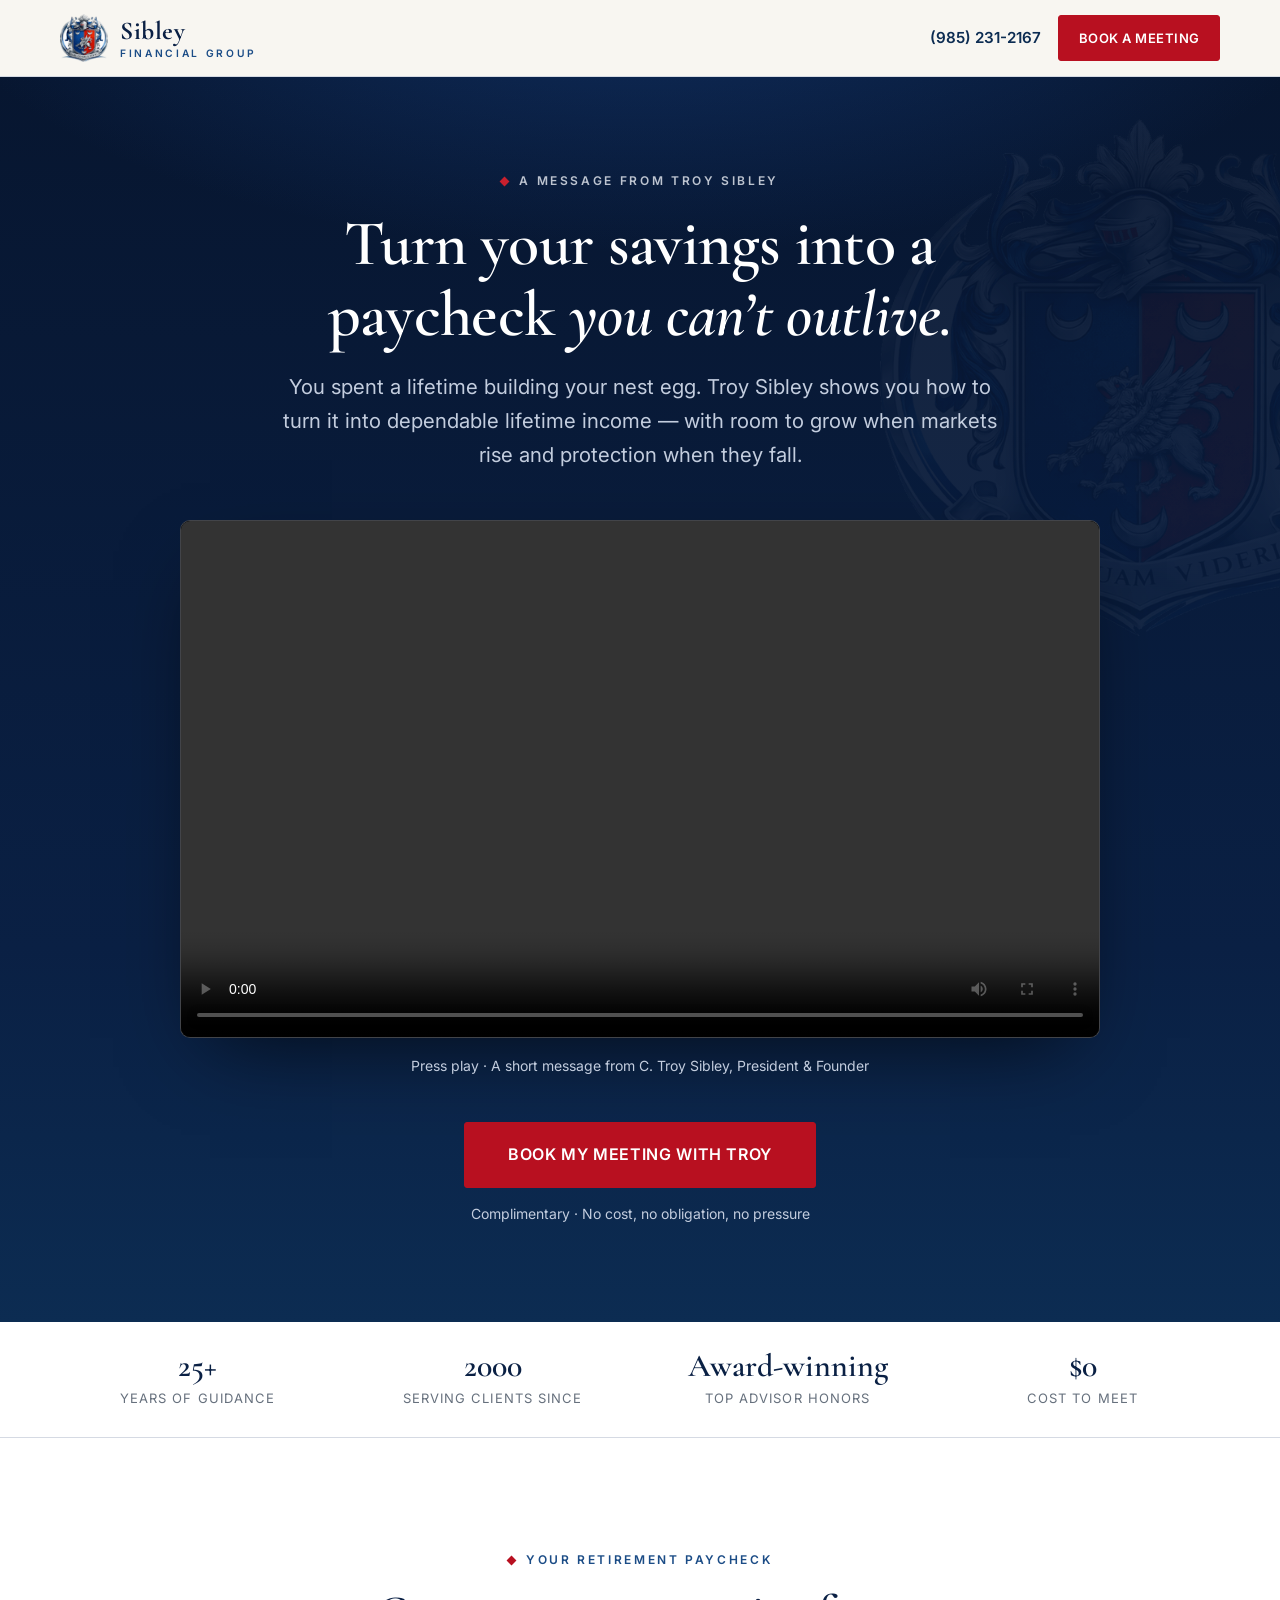
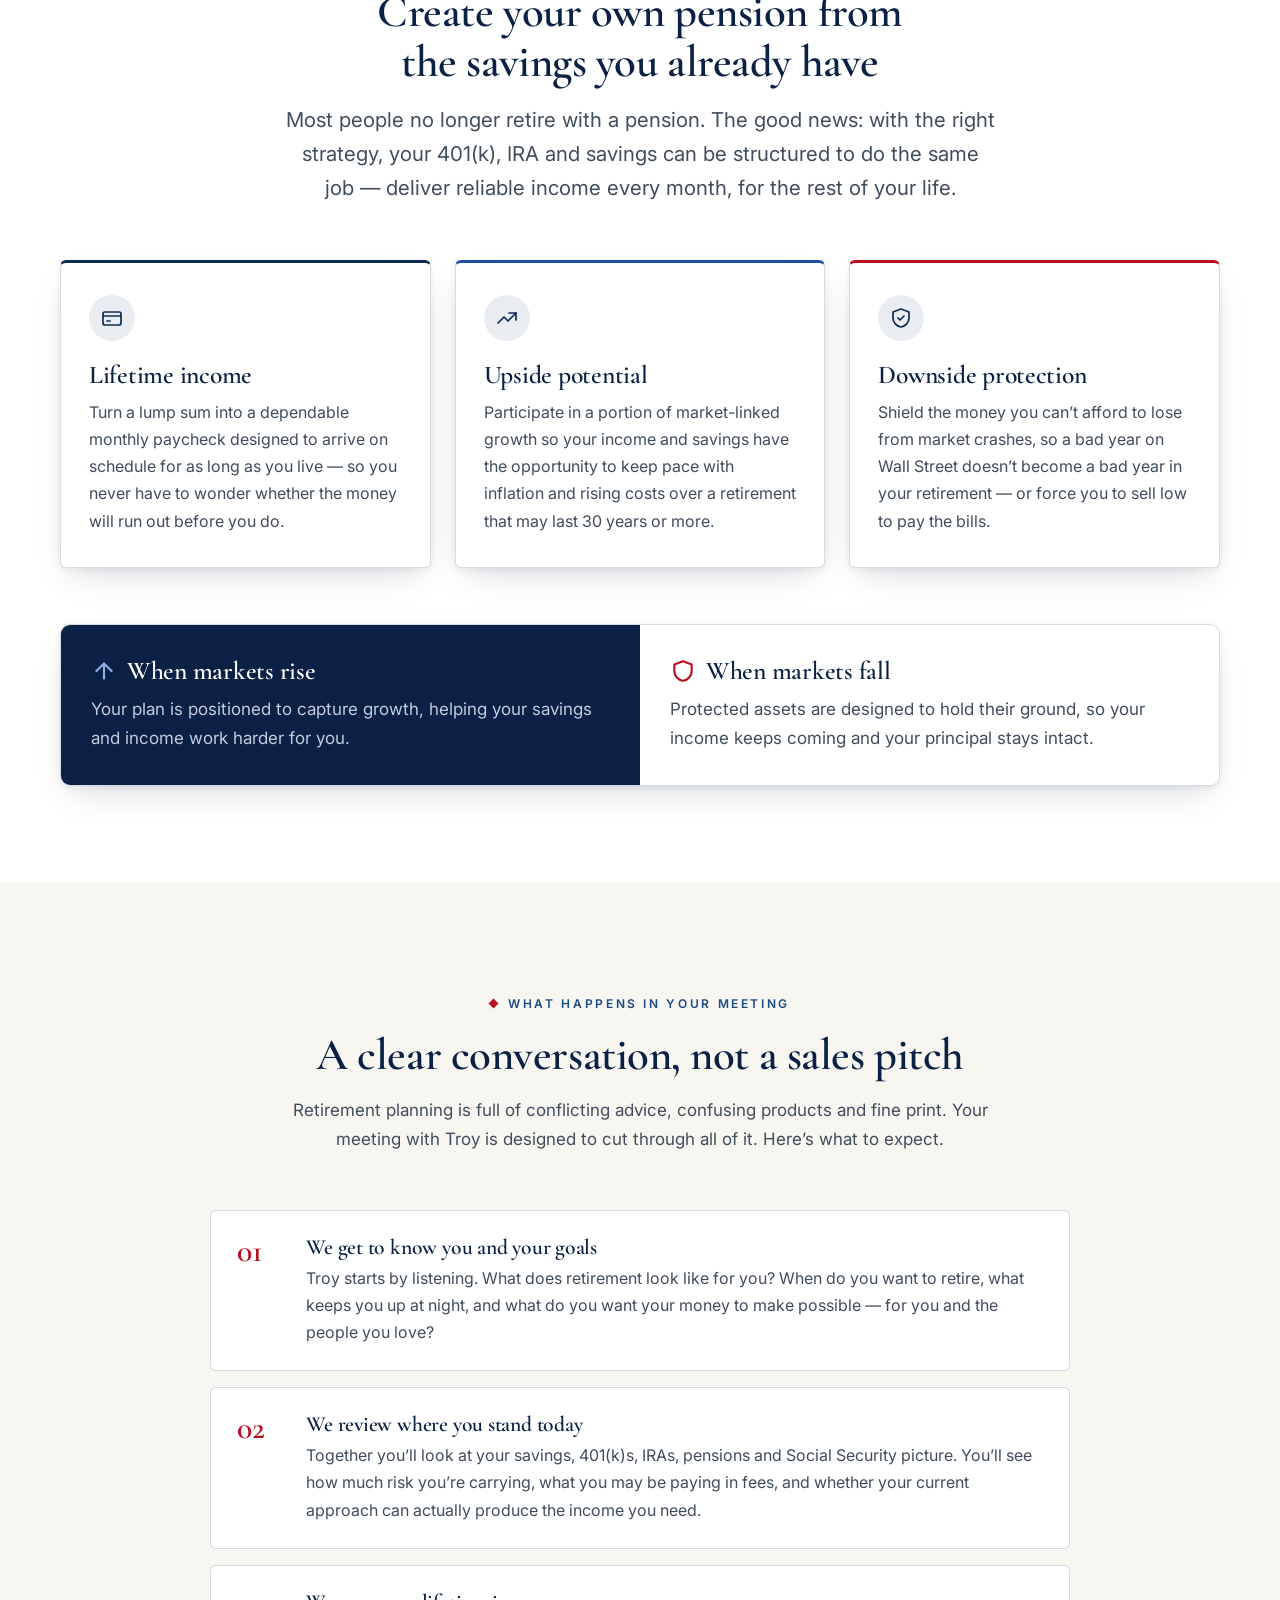
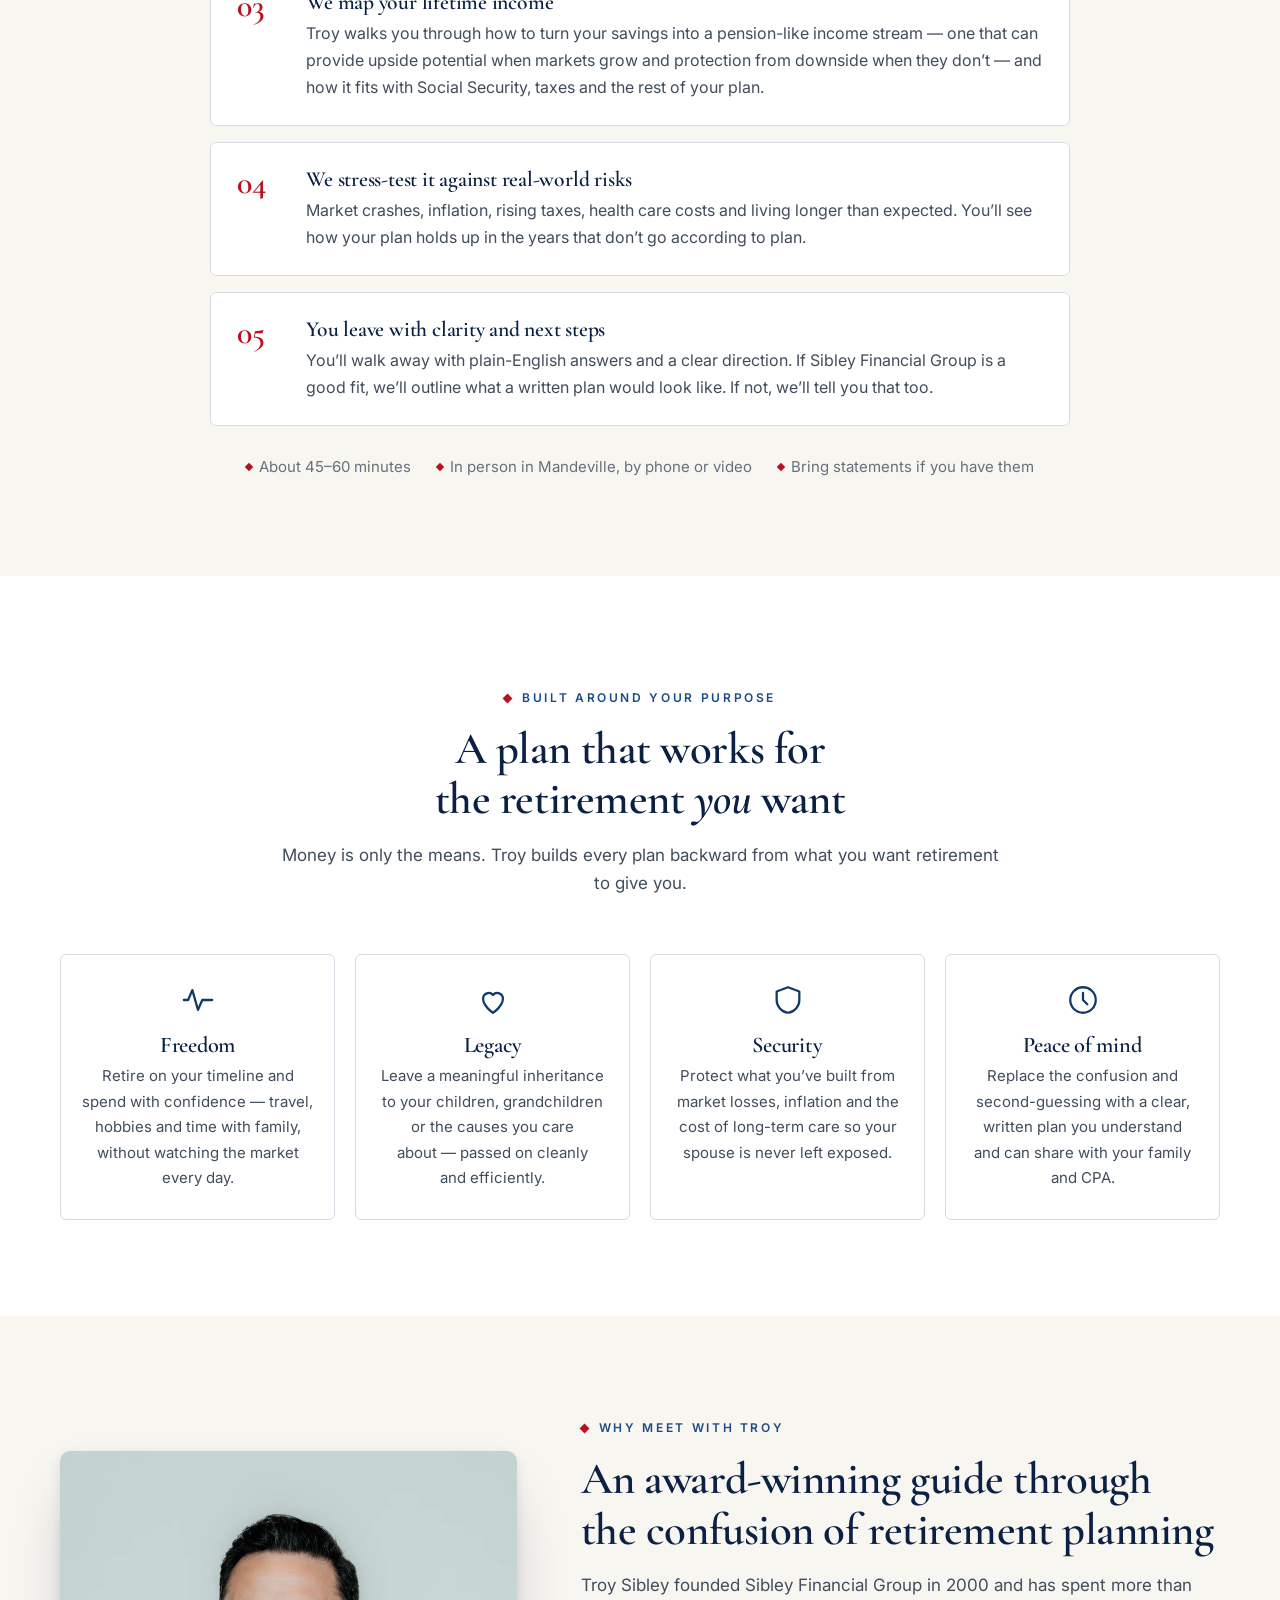
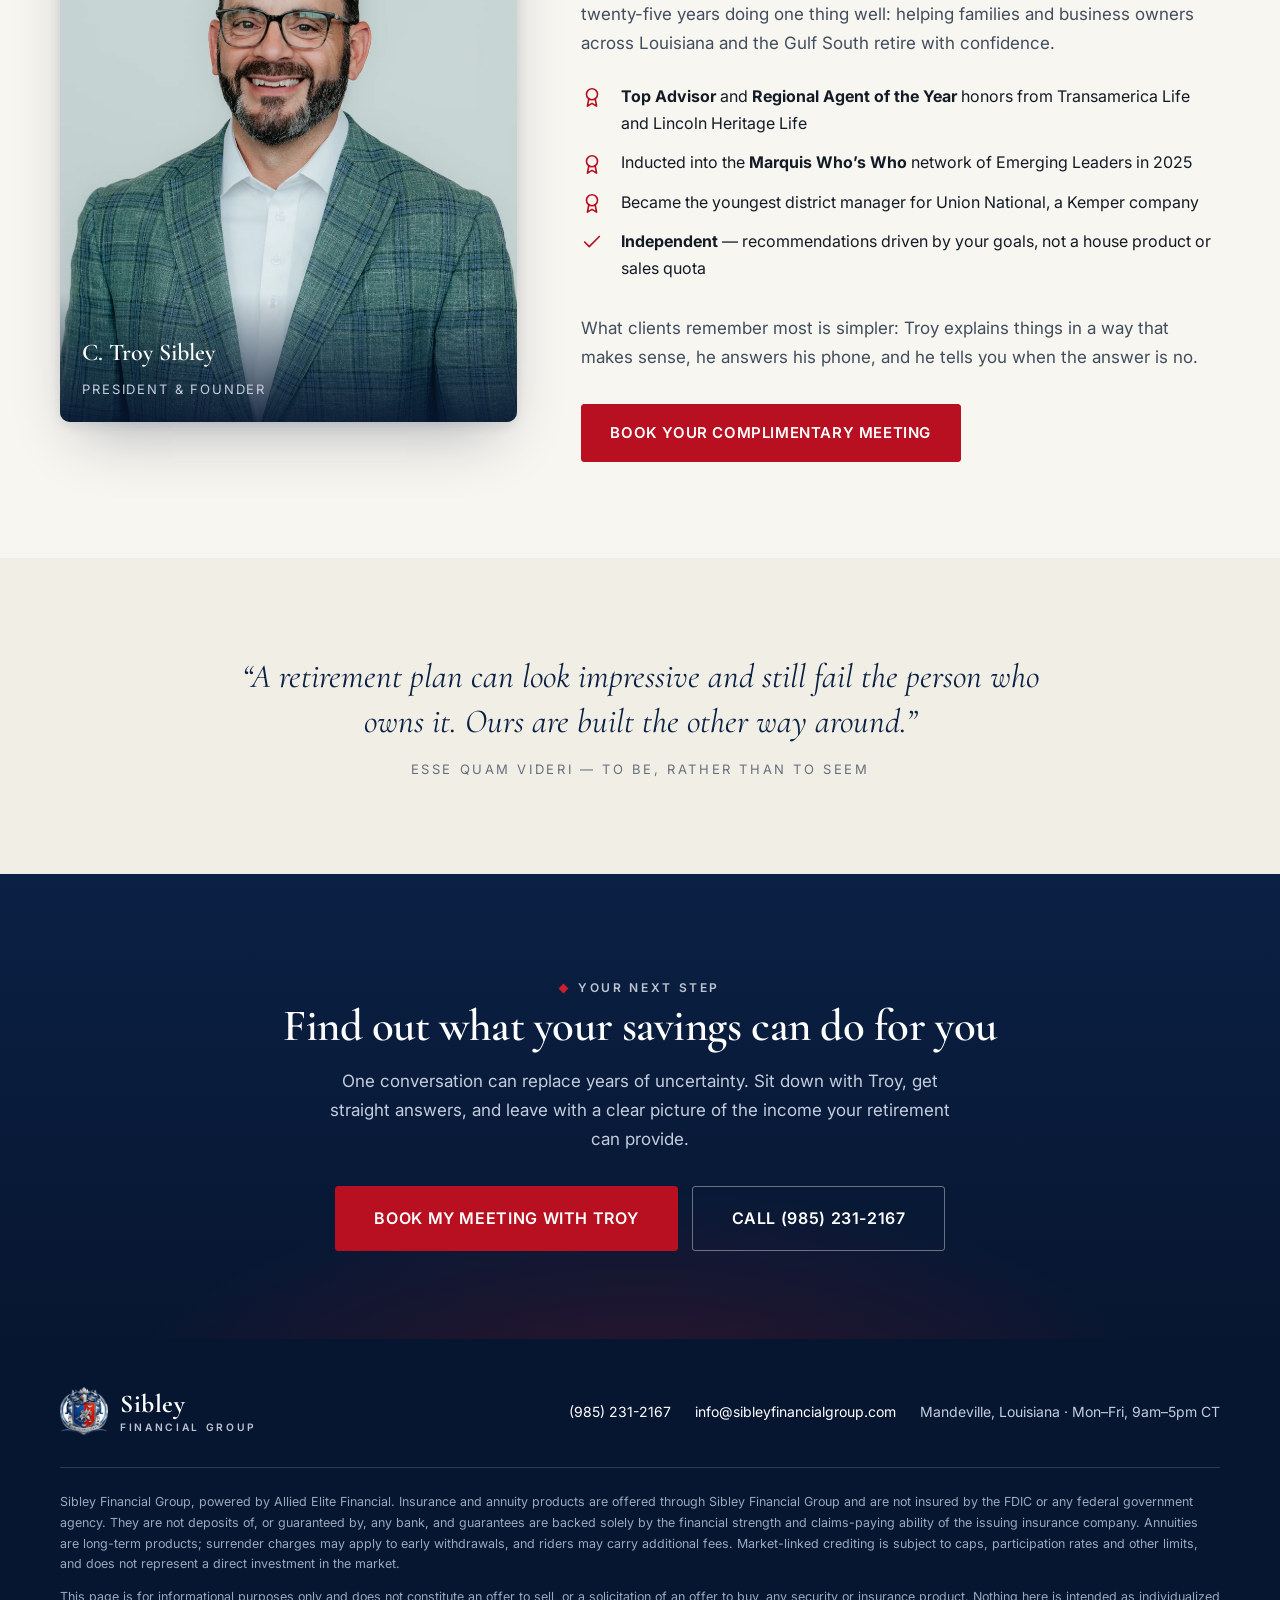
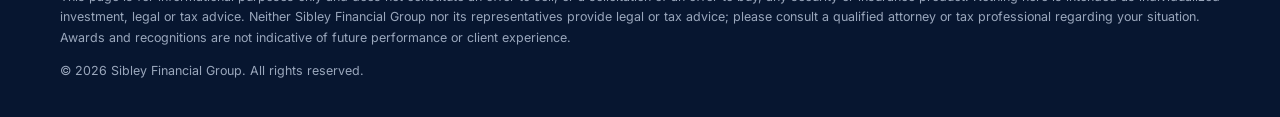
==== index.html @ b709d6d7 "Add Troy Sibley video landing page with booking form Co-Authored-By: Claude Opus 5.5 <noreply@anthro" ====
<!doctype html>
<html lang="en">
<head>
<meta charset="utf-8">
<meta name="viewport" content="width=device-width, initial-scale=1">
<title>Turn Your Savings Into Lifetime Income | Meet Troy Sibley | Sibley Financial Group</title>
<meta name="description" content="Watch Troy Sibley explain how to turn retirement savings into a pension-like lifetime income with upside potential and downside protection. Book a complimentary meeting with an award-winning retirement income specialist.">
<meta name="theme-color" content="#0A2044">

<meta property="og:type" content="website">
<meta property="og:title" content="Turn Your Savings Into Income You Can't Outlive — Meet Troy Sibley">
<meta property="og:description" content="A complimentary, no-obligation meeting with award-winning retirement planner Troy Sibley of Sibley Financial Group.">
<meta property="og:image" content="assets/img/troy-sibley-headshot.jpg">

<link rel="icon" type="image/png" sizes="32x32" href="assets/img/icon-32.png">
<link rel="apple-touch-icon" href="assets/img/icon-180.png">

<link rel="preconnect" href="https://fonts.googleapis.com">
<link rel="preconnect" href="https://fonts.gstatic.com" crossorigin>
<link rel="stylesheet" href="https://fonts.googleapis.com/css2?family=Cormorant+Garamond:ital,wght@0,500;0,600;0,700;1,500;1,600&amp;family=Inter:wght@400;500;600;700&amp;display=swap">
<link rel="stylesheet" href="assets/css/landing.css">
</head>
<body>

<header class="site-header">
  <div class="shell">
    <a class="brand" href="https://www.sibleyfinancialgroup.com" aria-label="Sibley Financial Group home">
      <img src="assets/img/crest-sm.png" alt="Sibley Financial Group crest" class="brand__mark" width="48" height="48">
      <span class="brand__text">
        <span class="brand__name">Sibley</span>
        <span class="brand__sub">Financial Group</span>
      </span>
    </a>
    <div class="header-actions">
      <a class="header-phone" href="tel:+19852312167">(985) 231-2167</a>
      <a class="btn btn--crimson" href="book.html">Book a Meeting</a>
    </div>
  </div>
</header>

<main>

  <!-- ============================================================ HERO -->
  <section class="hero" aria-labelledby="hero-title">
    <div class="shell center">
      <p class="eyebrow eyebrow--invert">A message from Troy Sibley</p>
      <h1 id="hero-title">Turn your savings into a paycheck <em>you can&rsquo;t outlive.</em></h1>
      <p class="lede">You spent a lifetime building your nest egg. Troy Sibley shows you how to turn it into dependable lifetime income&nbsp;&mdash; with room to grow when markets rise and protection when they fall.</p>

      <div class="video-frame" id="video-frame">
        <!--
          Video sources, tried in order:
          1. A local MP4 in assets/video/ (recommended — fastest, plays everywhere).
          2. The original .mov streamed straight from Dropbox.
          To switch fully to a local file, export the video as H.264 MP4,
          save it as assets/video/troy-sibley-promo.mp4, and you're done.
        -->
        <video id="promo" controls playsinline preload="metadata">
          <source src="assets/video/troy-sibley-promo.mp4" type="video/mp4">
          <source src="https://www.dropbox.com/scl/fi/6zywh6109q8tns0opj50p/IMG_8980.mov?rlkey=fy4plbswgu524y6ew5y5ojv3n&amp;raw=1">
          Your browser can&rsquo;t play this video. <a href="book.html">Book your meeting with Troy</a> instead.
        </video>
      </div>
      <p class="video-caption">Press play &middot; A short message from C. Troy Sibley, President &amp; Founder</p>

      <div class="hero-cta">
        <a class="btn btn--crimson btn--lg" href="book.html">Book My Meeting With Troy</a>
        <p class="btn-note btn-note--invert">Complimentary &middot; No cost, no obligation, no pressure</p>
      </div>
    </div>
  </section>

  <!-- ====================================================== TRUST BAND -->
  <section class="trust" aria-label="At a glance">
    <div class="shell">
      <ul>
        <li><strong>25+</strong><span>Years of guidance</span></li>
        <li><strong>2000</strong><span>Serving clients since</span></li>
        <li><strong>Award&#8209;winning</strong><span>Top Advisor honors</span></li>
        <li><strong>$0</strong><span>Cost to meet</span></li>
      </ul>
    </div>
  </section>

  <!-- ================================================ LIFETIME INCOME -->
  <section class="section section--paper" aria-labelledby="income-title">
    <div class="shell">
      <div class="section-head reveal">
        <p class="eyebrow">Your retirement paycheck</p>
        <h2 id="income-title">Create your own pension from the savings you already have</h2>
        <p class="lede">Most people no longer retire with a pension. The good news: with the right strategy, your 401(k), IRA and savings can be structured to do the same job&nbsp;&mdash; deliver reliable income every month, for the rest of your life.</p>
      </div>

      <div class="pillars">
        <article class="pillar reveal">
          <div class="pillar__icon" aria-hidden="true">
            <svg viewBox="0 0 24 24" fill="none" stroke="currentColor" stroke-width="1.7" stroke-linecap="round" stroke-linejoin="round"><rect x="3" y="6" width="18" height="13" rx="2"/><path d="M3 10h18M7 15h3"/></svg>
          </div>
          <h3>Lifetime income</h3>
          <p>Turn a lump sum into a dependable monthly paycheck designed to arrive on schedule for as long as you live&nbsp;&mdash; so you never have to wonder whether the money will run out before you do.</p>
        </article>
        <article class="pillar reveal">
          <div class="pillar__icon" aria-hidden="true">
            <svg viewBox="0 0 24 24" fill="none" stroke="currentColor" stroke-width="1.7" stroke-linecap="round" stroke-linejoin="round"><path d="M3 17l6-6 4 4 8-8"/><path d="M14 7h7v7"/></svg>
          </div>
          <h3>Upside potential</h3>
          <p>Participate in a portion of market-linked growth so your income and savings have the opportunity to keep pace with inflation and rising costs over a retirement that may last 30 years or more.</p>
        </article>
        <article class="pillar reveal">
          <div class="pillar__icon" aria-hidden="true">
            <svg viewBox="0 0 24 24" fill="none" stroke="currentColor" stroke-width="1.7" stroke-linecap="round" stroke-linejoin="round"><path d="M12 3l8 3v6c0 4.5-3.4 8.3-8 9-4.6-.7-8-4.5-8-9V6l8-3z"/><path d="M9 12l2 2 4-4"/></svg>
          </div>
          <h3>Downside protection</h3>
          <p>Shield the money you can&rsquo;t afford to lose from market crashes, so a bad year on Wall Street doesn&rsquo;t become a bad year in your retirement&nbsp;&mdash; or force you to sell low to pay the bills.</p>
        </article>
      </div>

      <div class="balance reveal">
        <div class="balance__up">
          <h3><svg viewBox="0 0 24 24" fill="none" stroke="currentColor" stroke-width="2" stroke-linecap="round" stroke-linejoin="round" aria-hidden="true"><path d="M12 19V5M5 12l7-7 7 7"/></svg>When markets rise</h3>
          <p>Your plan is positioned to capture growth, helping your savings and income work harder for you.</p>
        </div>
        <div class="balance__down">
          <h3><svg viewBox="0 0 24 24" fill="none" stroke="currentColor" stroke-width="2" stroke-linecap="round" stroke-linejoin="round" aria-hidden="true"><path d="M12 3l8 3v6c0 4.5-3.4 8.3-8 9-4.6-.7-8-4.5-8-9V6l8-3z"/></svg>When markets fall</h3>
          <p>Protected assets are designed to hold their ground, so your income keeps coming and your principal stays intact.</p>
        </div>
      </div>
    </div>
  </section>

  <!-- ===================================================== THE MEETING -->
  <section class="section" aria-labelledby="meeting-title">
    <div class="shell--narrow">
      <div class="section-head reveal">
        <p class="eyebrow">What happens in your meeting</p>
        <h2 id="meeting-title">A clear conversation, not a sales pitch</h2>
        <p>Retirement planning is full of conflicting advice, confusing products and fine print. Your meeting with Troy is designed to cut through all of it. Here&rsquo;s what to expect.</p>
      </div>

      <ol class="agenda">
        <li class="reveal">
          <div>
            <h3>We get to know you and your goals</h3>
            <p>Troy starts by listening. What does retirement look like for you? When do you want to retire, what keeps you up at night, and what do you want your money to make possible&nbsp;&mdash; for you and the people you love?</p>
          </div>
        </li>
        <li class="reveal">
          <div>
            <h3>We review where you stand today</h3>
            <p>Together you&rsquo;ll look at your savings, 401(k)s, IRAs, pensions and Social Security picture. You&rsquo;ll see how much risk you&rsquo;re carrying, what you may be paying in fees, and whether your current approach can actually produce the income you need.</p>
          </div>
        </li>
        <li class="reveal">
          <div>
            <h3>We map your lifetime income</h3>
            <p>Troy walks you through how to turn your savings into a pension-like income stream&nbsp;&mdash; one that can provide upside potential when markets grow and protection from downside when they don&rsquo;t&nbsp;&mdash; and how it fits with Social Security, taxes and the rest of your plan.</p>
          </div>
        </li>
        <li class="reveal">
          <div>
            <h3>We stress-test it against real-world risks</h3>
            <p>Market crashes, inflation, rising taxes, health care costs and living longer than expected. You&rsquo;ll see how your plan holds up in the years that don&rsquo;t go according to plan.</p>
          </div>
        </li>
        <li class="reveal">
          <div>
            <h3>You leave with clarity and next steps</h3>
            <p>You&rsquo;ll walk away with plain-English answers and a clear direction. If Sibley Financial Group is a good fit, we&rsquo;ll outline what a written plan would look like. If not, we&rsquo;ll tell you that too.</p>
          </div>
        </li>
      </ol>

      <div class="agenda-foot">
        <span>About 45&ndash;60 minutes</span>
        <span>In person in Mandeville, by phone or video</span>
        <span>Bring statements if you have them</span>
      </div>
    </div>
  </section>

  <!-- =========================================================== GOALS -->
  <section class="section section--paper" aria-labelledby="goals-title">
    <div class="shell">
      <div class="section-head reveal">
        <p class="eyebrow">Built around your purpose</p>
        <h2 id="goals-title">A plan that works for the retirement <em>you</em> want</h2>
        <p>Money is only the means. Troy builds every plan backward from what you want retirement to give you.</p>
      </div>
      <div class="goals">
        <div class="goal reveal">
          <svg viewBox="0 0 24 24" fill="none" stroke="currentColor" stroke-width="1.6" stroke-linecap="round" stroke-linejoin="round" aria-hidden="true"><path d="M2 12h3l3-7 4 14 3-7h7"/></svg>
          <h3>Freedom</h3>
          <p>Retire on your timeline and spend with confidence&nbsp;&mdash; travel, hobbies and time with family, without watching the market every day.</p>
        </div>
        <div class="goal reveal">
          <svg viewBox="0 0 24 24" fill="none" stroke="currentColor" stroke-width="1.6" stroke-linecap="round" stroke-linejoin="round" aria-hidden="true"><path d="M12 21s-7-4.5-7-10a4 4 0 0 1 7-2.6A4 4 0 0 1 19 11c0 5.5-7 10-7 10z"/></svg>
          <h3>Legacy</h3>
          <p>Leave a meaningful inheritance to your children, grandchildren or the causes you care about&nbsp;&mdash; passed on cleanly and efficiently.</p>
        </div>
        <div class="goal reveal">
          <svg viewBox="0 0 24 24" fill="none" stroke="currentColor" stroke-width="1.6" stroke-linecap="round" stroke-linejoin="round" aria-hidden="true"><path d="M12 3l8 3v6c0 4.5-3.4 8.3-8 9-4.6-.7-8-4.5-8-9V6l8-3z"/></svg>
          <h3>Security</h3>
          <p>Protect what you&rsquo;ve built from market losses, inflation and the cost of long-term care so your spouse is never left exposed.</p>
        </div>
        <div class="goal reveal">
          <svg viewBox="0 0 24 24" fill="none" stroke="currentColor" stroke-width="1.6" stroke-linecap="round" stroke-linejoin="round" aria-hidden="true"><circle cx="12" cy="12" r="9"/><path d="M12 7v5l3 3"/></svg>
          <h3>Peace of mind</h3>
          <p>Replace the confusion and second-guessing with a clear, written plan you understand and can share with your family and CPA.</p>
        </div>
      </div>
    </div>
  </section>

  <!-- ========================================================= ADVISOR -->
  <section class="section" aria-labelledby="advisor-title">
    <div class="shell advisor">
      <figure class="advisor__photo reveal">
        <img src="assets/img/troy-sibley-headshot.jpg" alt="C. Troy Sibley, President and Founder of Sibley Financial Group" width="900" height="1125" loading="lazy">
        <figcaption><strong>C. Troy Sibley</strong><span>President &amp; Founder</span></figcaption>
      </figure>
      <div class="reveal">
        <p class="eyebrow">Why meet with Troy</p>
        <h2 id="advisor-title">An award-winning guide through the confusion of retirement planning</h2>
        <p>Troy Sibley founded Sibley Financial Group in 2000 and has spent more than twenty-five years doing one thing well: helping families and business owners across Louisiana and the Gulf South retire with confidence.</p>
        <ul class="honors">
          <li><svg viewBox="0 0 24 24" fill="none" stroke="currentColor" stroke-width="1.8" stroke-linecap="round" stroke-linejoin="round" aria-hidden="true"><circle cx="12" cy="9" r="6"/><path d="M8.5 14L7 22l5-3 5 3-1.5-8"/></svg><span><strong>Top Advisor</strong> and <strong>Regional Agent of the Year</strong> honors from Transamerica Life and Lincoln Heritage Life</span></li>
          <li><svg viewBox="0 0 24 24" fill="none" stroke="currentColor" stroke-width="1.8" stroke-linecap="round" stroke-linejoin="round" aria-hidden="true"><circle cx="12" cy="9" r="6"/><path d="M8.5 14L7 22l5-3 5 3-1.5-8"/></svg><span>Inducted into the <strong>Marquis Who&rsquo;s Who</strong> network of Emerging Leaders in 2025</span></li>
          <li><svg viewBox="0 0 24 24" fill="none" stroke="currentColor" stroke-width="1.8" stroke-linecap="round" stroke-linejoin="round" aria-hidden="true"><circle cx="12" cy="9" r="6"/><path d="M8.5 14L7 22l5-3 5 3-1.5-8"/></svg><span>Became the youngest district manager for Union National, a Kemper company</span></li>
          <li><svg viewBox="0 0 24 24" fill="none" stroke="currentColor" stroke-width="1.8" stroke-linecap="round" stroke-linejoin="round" aria-hidden="true"><path d="M20 6L9 17l-5-5"/></svg><span><strong>Independent</strong> &mdash; recommendations driven by your goals, not a house product or sales quota</span></li>
        </ul>
        <p>What clients remember most is simpler: Troy explains things in a way that makes sense, he answers his phone, and he tells you when the answer is no.</p>
        <div style="margin-top:2rem">
          <a class="btn btn--crimson" href="book.html">Book Your Complimentary Meeting</a>
        </div>
      </div>
    </div>
  </section>

  <!-- =========================================================== MOTTO -->
  <section class="section section--deep" aria-label="Our standard">
    <div class="shell--narrow reveal">
      <blockquote class="motto">
        &ldquo;A retirement plan can look impressive and still fail the person who owns it. Ours are built the other way around.&rdquo;
        <cite>Esse Quam Videri &mdash; To be, rather than to seem</cite>
      </blockquote>
    </div>
  </section>

  <!-- ===================================================== FINAL CTA -->
  <section class="cta-band" aria-labelledby="cta-title">
    <div class="shell--narrow">
      <p class="eyebrow eyebrow--invert">Your next step</p>
      <h2 id="cta-title">Find out what your savings can do for you</h2>
      <p>One conversation can replace years of uncertainty. Sit down with Troy, get straight answers, and leave with a clear picture of the income your retirement can provide.</p>
      <div class="btn-row">
        <a class="btn btn--crimson btn--lg" href="book.html">Book My Meeting With Troy</a>
        <a class="btn btn--ghost-invert btn--lg" href="tel:+19852312167">Call (985) 231-2167</a>
      </div>
    </div>
  </section>

</main>

<footer class="site-footer">
  <div class="shell">
    <div class="footer-top">
      <a class="brand" href="https://www.sibleyfinancialgroup.com">
        <img src="assets/img/crest-sm.png" alt="" class="brand__mark" width="48" height="48" loading="lazy">
        <span class="brand__text"><span class="brand__name">Sibley</span><span class="brand__sub">Financial Group</span></span>
      </a>
      <div class="footer-contact">
        <a href="tel:+19852312167">(985) 231-2167</a>
        <a href="mailto:info@sibleyfinancialgroup.com">info@sibleyfinancialgroup.com</a>
        <span>Mandeville, Louisiana &middot; Mon&ndash;Fri, 9am&ndash;5pm CT</span>
      </div>
    </div>
    <div class="disclosure">
      <p>Sibley Financial Group, powered by Allied Elite Financial. Insurance and annuity products are offered through Sibley Financial Group and are not insured by the FDIC or any federal government agency. They are not deposits of, or guaranteed by, any bank, and guarantees are backed solely by the financial strength and claims-paying ability of the issuing insurance company. Annuities are long-term products; surrender charges may apply to early withdrawals, and riders may carry additional fees. Market-linked crediting is subject to caps, participation rates and other limits, and does not represent a direct investment in the market.</p>
      <p>This page is for informational purposes only and does not constitute an offer to sell, or a solicitation of an offer to buy, any security or insurance product. Nothing here is intended as individualized investment, legal or tax advice. Neither Sibley Financial Group nor its representatives provide legal or tax advice; please consult a qualified attorney or tax professional regarding your situation. Awards and recognitions are not indicative of future performance or client experience.</p>
      <p>&copy; 2026 Sibley Financial Group. All rights reserved.</p>
    </div>
  </div>
</footer>

<script src="assets/js/landing.js" defer></script>
</body>
</html>
---- assets/css/landing.css ----
/* ==========================================================================
   Sibley Financial Group — retirement income landing page
   Tokens mirror the brand stylesheet on sibleyfinancialgroup.com
   (heraldic navy, royal blue, crimson, silver, ivory; Cormorant + Inter).
   ========================================================================== */

:root {
  --navy-900: #071630;
  --navy-800: #0A2044;
  --navy-700: #0C2C52;
  --navy-600: #123A69;
  --navy-500: #1B4C86;
  --royal-500: #1B4FA0;
  --crimson-700: #9C0D18;
  --crimson-600: #B81020;
  --crimson-500: #C8202E;
  --silver-100: #E9ECF1;
  --silver-200: #D5DAE3;
  --silver-300: #BDC4D0;
  --ivory: #F8F6F1;
  --ivory-deep: #F1EEE6;
  --paper: #FFFFFF;
  --ink: #131B26;
  --ink-soft: #414D5C;
  --ink-mute: #66707D;
  --ink-invert: #F6F7FA;
  --ink-invert-soft: #C3CDDE;

  --font-display: 'Cormorant Garamond', 'Hoefler Text', 'Times New Roman', Georgia, serif;
  --font-body: 'Inter', -apple-system, BlinkMacSystemFont, 'Segoe UI', Roboto, Helvetica, Arial, sans-serif;

  --shell: 1160px;
  --narrow: 860px;
  --gutter: clamp(1rem, 5vw, 3rem);
  --radius-sm: 3px;
  --radius: 6px;
  --radius-lg: 10px;
  --shadow: 0 2px 6px rgba(7,22,48,.07), 0 14px 34px -12px rgba(7,22,48,.18);
  --shadow-lg: 0 4px 12px rgba(7,22,48,.09), 0 28px 60px -20px rgba(7,22,48,.30);
  --ease: cubic-bezier(.22,.61,.36,1);
}

*, *::before, *::after { box-sizing: border-box; }
* { margin: 0; }
html { -webkit-text-size-adjust: 100%; scroll-behavior: smooth; }
body {
  font-family: var(--font-body);
  font-size: 1.0625rem;
  line-height: 1.7;
  color: var(--ink-soft);
  background: var(--ivory);
  -webkit-font-smoothing: antialiased;
  overflow-x: hidden;
}
img, video, svg { display: block; max-width: 100%; height: auto; }
button, input, select, textarea { font: inherit; color: inherit; }
a { color: var(--navy-600); text-underline-offset: 3px; }
a:hover { color: var(--crimson-600); }
:focus-visible { outline: 2px solid var(--royal-500); outline-offset: 3px; border-radius: 2px; }

h1, h2, h3 {
  font-family: var(--font-display);
  color: var(--navy-800);
  font-weight: 600;
  line-height: 1.12;
  letter-spacing: -.01em;
  text-wrap: balance;
}
h1 { font-size: clamp(2.4rem, 6vw, 4rem); }
h2 { font-size: clamp(1.9rem, 4.2vw, 2.8rem); }
h3 { font-size: clamp(1.3rem, 2.2vw, 1.6rem); }
p { text-wrap: pretty; }
p + p { margin-top: 1em; }

.shell { width: min(100% - 2 * var(--gutter), var(--shell)); margin-inline: auto; }
.shell--narrow { width: min(100% - 2 * var(--gutter), var(--narrow)); margin-inline: auto; }
.center { text-align: center; }

.eyebrow {
  display: inline-flex; align-items: center; gap: .7rem;
  font-size: .75rem; font-weight: 600; letter-spacing: .22em; text-transform: uppercase;
  color: var(--navy-500); margin-bottom: 1rem;
}
.eyebrow::before {
  content: ""; width: 7px; height: 7px; flex: none;
  background: var(--crimson-600); transform: rotate(45deg);
}
.eyebrow--invert { color: var(--silver-300); }
.eyebrow--invert::before { background: var(--crimson-500); }

.lede { font-size: clamp(1.1rem, 1.7vw, 1.28rem); line-height: 1.65; }

/* ------------------------------------------------------------- buttons - */
.btn {
  --btn-bg: var(--navy-700); --btn-fg: #fff; --btn-bd: var(--navy-700);
  display: inline-flex; align-items: center; justify-content: center; gap: .6rem;
  padding: .95rem 1.8rem;
  font-size: .9375rem; font-weight: 600; letter-spacing: .04em; text-transform: uppercase;
  text-decoration: none; text-align: center;
  color: var(--btn-fg); background: var(--btn-bg);
  border: 1px solid var(--btn-bd); border-radius: var(--radius-sm);
  cursor: pointer;
  transition: transform .2s var(--ease), box-shadow .25s var(--ease), background-color .2s var(--ease);
}
.btn:hover { color: var(--btn-fg); transform: translateY(-2px); box-shadow: 0 10px 22px -10px rgba(7,22,48,.55); }
.btn:active { transform: none; }
.btn--crimson { --btn-bg: var(--crimson-600); --btn-bd: var(--crimson-600); }
.btn--crimson:hover { --btn-bg: var(--crimson-700); --btn-bd: var(--crimson-700); }
.btn--ghost-invert { --btn-bg: transparent; --btn-bd: rgba(233,236,241,.42); }
.btn--ghost-invert:hover { --btn-bd: #fff; --btn-bg: rgba(255,255,255,.08); }
.btn--lg { padding: 1.15rem 2.4rem; font-size: 1rem; }
.btn--block { width: 100%; }
.btn-note { margin-top: .9rem; font-size: .875rem; color: var(--ink-mute); }
.btn-note--invert { color: var(--ink-invert-soft); }

/* -------------------------------------------------------------- header - */
.site-header {
  position: sticky; top: 0; z-index: 50;
  background: rgba(248,246,241,.94);
  backdrop-filter: saturate(1.2) blur(8px);
  border-bottom: 1px solid var(--silver-200);
}
.site-header .shell {
  display: flex; align-items: center; justify-content: space-between; gap: 1rem;
  min-height: 76px;
}
.brand { display: inline-flex; align-items: center; gap: .75rem; text-decoration: none; }
.brand__mark { width: 48px; height: 48px; }
.brand__text { display: flex; flex-direction: column; line-height: 1; }
.brand__name {
  font-family: var(--font-display); font-weight: 700; font-size: 1.6rem;
  color: var(--navy-800); letter-spacing: .02em;
}
.brand__sub {
  font-size: .64rem; font-weight: 600; letter-spacing: .26em; text-transform: uppercase;
  color: var(--navy-500); margin-top: .3rem;
}
.header-actions { display: flex; align-items: center; gap: 1.1rem; }
.header-phone {
  font-weight: 600; font-size: .95rem; color: var(--navy-700); text-decoration: none; white-space: nowrap;
}
.header-actions .btn { padding: .68rem 1.2rem; font-size: .8125rem; }
@media (max-width: 640px) {
  .header-phone { display: none; }
  .brand__mark { width: 40px; height: 40px; }
  .brand__name { font-size: 1.35rem; }
  .header-actions .btn { padding: .6rem .9rem; font-size: .75rem; letter-spacing: .02em; }
}

/* ---------------------------------------------------------------- hero - */
.hero {
  position: relative; isolation: isolate;
  background:
    radial-gradient(1200px 500px at 50% -10%, rgba(27,79,160,.45), transparent 60%),
    linear-gradient(180deg, var(--navy-900), var(--navy-800) 70%, var(--navy-700));
  color: var(--ink-invert);
  padding: clamp(3rem, 7vw, 5.5rem) 0 clamp(3.5rem, 8vw, 6rem);
  overflow: hidden;
}
.hero::after {
  content: ""; position: absolute; z-index: -1;
  right: -120px; top: 40px; width: 520px; height: 520px;
  background: url("../img/crest.png") center / contain no-repeat;
  opacity: .05; pointer-events: none;
}
.hero h1 { color: #fff; }
.hero .lede { color: var(--ink-invert-soft); max-width: 46rem; margin: 1.2rem auto 0; }
.hero h1 em { font-style: italic; color: #fff; }

.video-frame {
  margin: clamp(2rem, 5vw, 3rem) auto 0;
  max-width: 920px;
  background: #000;
  border-radius: var(--radius-lg);
  border: 1px solid rgba(189,196,208,.35);
  box-shadow: 0 30px 80px -30px rgba(0,0,0,.7);
  overflow: hidden;
}
.video-frame video {
  width: 100%;
  max-height: 78vh;
  aspect-ratio: 16 / 9;
  object-fit: contain;
  background: #000;
}
.video-frame.is-portrait { max-width: 440px; }
.video-frame.is-portrait video { aspect-ratio: 9 / 16; }
.video-caption {
  margin-top: 1rem; font-size: .875rem; color: var(--ink-invert-soft);
}

.hero-cta { margin-top: clamp(2rem, 4vw, 2.75rem); }
.hero-cta .btn { min-width: min(100%, 22rem); }

/* -------------------------------------------------------- trust band - */
.trust {
  background: var(--paper);
  border-bottom: 1px solid var(--silver-200);
}
.trust ul {
  list-style: none; padding: 1.6rem 0;
  display: grid; grid-template-columns: repeat(4, 1fr); gap: 1.25rem;
  text-align: center;
}
.trust strong {
  display: block; font-family: var(--font-display); font-size: 2rem; font-weight: 600;
  color: var(--navy-800); line-height: 1.1;
}
.trust span { font-size: .8125rem; letter-spacing: .08em; text-transform: uppercase; color: var(--ink-mute); }
@media (max-width: 720px) { .trust ul { grid-template-columns: repeat(2, 1fr); } }

/* ------------------------------------------------------------ sections - */
.section { padding: clamp(3.5rem, 8vw, 6rem) 0; }
.section--paper { background: var(--paper); }
.section--deep { background: var(--ivory-deep); }
.section-head { max-width: 46rem; margin: 0 auto clamp(2.25rem, 5vw, 3.5rem); text-align: center; }
.section-head p { margin-top: 1rem; }

/* Income pillars */
.pillars { display: grid; grid-template-columns: repeat(3, 1fr); gap: 1.5rem; }
.pillar {
  background: var(--paper);
  border: 1px solid var(--silver-200);
  border-top: 3px solid var(--navy-700);
  border-radius: var(--radius);
  padding: 2rem 1.75rem;
  box-shadow: var(--shadow);
}
.pillar:nth-child(2) { border-top-color: var(--royal-500); }
.pillar:nth-child(3) { border-top-color: var(--crimson-600); }
.pillar__icon {
  width: 46px; height: 46px; border-radius: 50%;
  display: grid; place-items: center;
  background: var(--silver-100); color: var(--navy-700);
  margin-bottom: 1.2rem;
}
.pillar__icon svg { width: 24px; height: 24px; }
.pillar h3 { margin-bottom: .6rem; }
.pillar p { font-size: 1rem; }
@media (max-width: 900px) { .pillars { grid-template-columns: 1fr; } }

/* Upside / downside illustration */
.balance {
  margin-top: clamp(2.5rem, 5vw, 3.5rem);
  display: grid; grid-template-columns: 1fr 1fr; gap: 0;
  border-radius: var(--radius-lg); overflow: hidden;
  border: 1px solid var(--silver-200);
  box-shadow: var(--shadow);
}
.balance > div { padding: 2rem 1.9rem; }
.balance__up { background: var(--navy-800); color: var(--ink-invert-soft); }
.balance__up h3 { color: #fff; }
.balance__down { background: var(--paper); }
.balance h3 { display: flex; align-items: center; gap: .6rem; margin-bottom: .6rem; }
.balance h3 svg { width: 26px; height: 26px; flex: none; }
.balance__up svg { color: #8FB0E6; }
.balance__down svg { color: var(--crimson-600); }
@media (max-width: 720px) { .balance { grid-template-columns: 1fr; } }

/* Meeting agenda */
.agenda { list-style: none; padding: 0; counter-reset: step; display: grid; gap: 1rem; }
.agenda li {
  counter-increment: step;
  display: grid; grid-template-columns: 3.25rem 1fr; gap: 1.1rem; align-items: start;
  background: var(--paper);
  border: 1px solid var(--silver-200);
  border-radius: var(--radius);
  padding: 1.5rem 1.6rem;
}
.agenda li::before {
  content: counter(step, decimal-leading-zero);
  font-family: var(--font-display); font-size: 2rem; font-weight: 600; line-height: 1;
  color: var(--crimson-600);
}
.agenda h3 { font-size: 1.35rem; margin-bottom: .35rem; }
.agenda p { font-size: 1rem; }
.agenda-foot {
  margin-top: 1.75rem; display: flex; flex-wrap: wrap; gap: .6rem 1.6rem; justify-content: center;
  font-size: .9375rem; color: var(--ink-mute);
}
.agenda-foot span { display: inline-flex; align-items: center; gap: .45rem; }
.agenda-foot span::before {
  content: ""; width: 6px; height: 6px; background: var(--crimson-600); transform: rotate(45deg);
}

/* Goals */
.goals { display: grid; grid-template-columns: repeat(4, 1fr); gap: 1.25rem; }
.goal {
  text-align: center; padding: 1.75rem 1.25rem;
  border: 1px solid var(--silver-200); border-radius: var(--radius); background: var(--paper);
}
.goal svg { width: 34px; height: 34px; margin: 0 auto .9rem; color: var(--navy-600); }
.goal h3 { font-size: 1.4rem; margin-bottom: .4rem; }
.goal p { font-size: .9375rem; }
@media (max-width: 900px) { .goals { grid-template-columns: repeat(2, 1fr); } }
@media (max-width: 520px) { .goals { grid-template-columns: 1fr; } }

/* Advisor */
.advisor { display: grid; grid-template-columns: minmax(0, 5fr) minmax(0, 7fr); gap: clamp(2rem, 5vw, 4rem); align-items: center; }
.advisor__photo {
  position: relative; border-radius: var(--radius-lg); overflow: hidden; box-shadow: var(--shadow-lg);
}
.advisor__photo img { width: 100%; aspect-ratio: 4 / 5; object-fit: cover; }
.advisor__photo figcaption {
  position: absolute; left: 0; right: 0; bottom: 0;
  padding: 2.5rem 1.4rem 1.2rem;
  background: linear-gradient(transparent, rgba(7,22,48,.88));
  color: #fff;
}
.advisor__photo figcaption strong { display: block; font-family: var(--font-display); font-size: 1.5rem; font-weight: 600; }
.advisor__photo figcaption span { font-size: .8125rem; letter-spacing: .14em; text-transform: uppercase; color: var(--ink-invert-soft); }
.honors { list-style: none; padding: 0; margin: 1.6rem 0 2rem; display: grid; gap: .75rem; }
.honors li {
  display: grid; grid-template-columns: 28px 1fr; gap: .8rem; align-items: start;
  font-size: 1rem; color: var(--ink);
}
.honors svg { width: 22px; height: 22px; color: var(--crimson-600); margin-top: .2rem; }
@media (max-width: 860px) {
  .advisor { grid-template-columns: 1fr; }
  .advisor__photo { max-width: 420px; margin-inline: auto; }
}

/* Quote / motto */
.motto {
  text-align: center;
  font-family: var(--font-display);
  font-size: clamp(1.5rem, 3vw, 2.1rem);
  font-style: italic; color: var(--navy-800); line-height: 1.35;
}
.motto cite { display: block; margin-top: 1rem; font-family: var(--font-body); font-style: normal; font-size: .8125rem; letter-spacing: .2em; text-transform: uppercase; color: var(--ink-mute); }

/* Final CTA */
.cta-band {
  background:
    radial-gradient(900px 400px at 50% 120%, rgba(184,16,32,.25), transparent 60%),
    linear-gradient(180deg, var(--navy-800), var(--navy-900));
  color: var(--ink-invert-soft);
  text-align: center;
  padding: clamp(3.5rem, 8vw, 5.5rem) 0;
}
.cta-band h2 { color: #fff; }
.cta-band p { max-width: 40rem; margin: 1rem auto 0; }
.cta-band .btn-row { display: flex; flex-wrap: wrap; justify-content: center; gap: .9rem; margin-top: 2rem; }

/* ---------------------------------------------------------------- form - */
.book-hero {
  background: linear-gradient(180deg, var(--navy-900), var(--navy-800));
  color: var(--ink-invert-soft);
  padding: clamp(2.75rem, 6vw, 4rem) 0 clamp(6rem, 12vw, 8rem);
  text-align: center;
}
.book-hero h1 { color: #fff; font-size: clamp(2.1rem, 5vw, 3.3rem); }
.book-hero p { max-width: 38rem; margin: 1rem auto 0; }
.book-layout {
  display: grid; grid-template-columns: minmax(0, 7fr) minmax(0, 4fr); gap: 2rem;
  margin-top: clamp(-5rem, -9vw, -4rem);
  padding-bottom: clamp(3.5rem, 8vw, 5.5rem);
  align-items: start;
}
@media (max-width: 900px) { .book-layout { grid-template-columns: 1fr; } }

.form-card {
  background: var(--paper);
  border: 1px solid var(--silver-200);
  border-radius: var(--radius-lg);
  box-shadow: var(--shadow-lg);
  padding: clamp(1.5rem, 4vw, 2.5rem);
}
.form-card h2 { font-size: 1.8rem; }
.form-card > p { margin-top: .4rem; font-size: .9375rem; }
.fieldset { border: 0; padding: 0; margin: 1.75rem 0 0; }
.fieldset legend {
  font-size: .75rem; font-weight: 600; letter-spacing: .18em; text-transform: uppercase;
  color: var(--navy-500); margin-bottom: 1rem; padding: 0;
}
.grid { display: grid; grid-template-columns: 1fr 1fr; gap: 1.1rem 1.25rem; }
.field--full { grid-column: 1 / -1; }
@media (max-width: 600px) { .grid { grid-template-columns: 1fr; } }

.field label { display: block; font-size: .875rem; font-weight: 600; color: var(--ink); margin-bottom: .4rem; }
.req { color: var(--crimson-600); }
.field input, .field select, .field textarea {
  width: 100%;
  padding: .8rem .95rem;
  font-size: 1rem;
  background: var(--paper);
  border: 1px solid var(--silver-300);
  border-radius: var(--radius-sm);
  transition: border-color .2s var(--ease), box-shadow .2s var(--ease);
}
.field select { appearance: none; background-image: url("data:image/svg+xml,%3Csvg xmlns='http://www.w3.org/2000/svg' width='12' height='8' viewBox='0 0 12 8'%3E%3Cpath d='M1 1l5 5 5-5' fill='none' stroke='%23414D5C' stroke-width='1.6'/%3E%3C/svg%3E"); background-repeat: no-repeat; background-position: right .95rem center; padding-right: 2.4rem; }
.field input:focus, .field select:focus, .field textarea:focus {
  outline: none; border-color: var(--royal-500); box-shadow: 0 0 0 3px rgba(27,79,160,.15);
}
.field [aria-invalid="true"] { border-color: var(--crimson-600); }
.field__hint { font-size: .8125rem; color: var(--ink-mute); margin-top: .4rem; }
.field__error { font-size: .8125rem; color: var(--crimson-600); margin-top: .35rem; min-height: 0; }
.field__error:empty { display: none; }

.choices { display: flex; flex-wrap: wrap; gap: .6rem; }
.choice { position: relative; }
.choice input { position: absolute; opacity: 0; inset: 0; cursor: pointer; }
.choice span {
  display: inline-block; padding: .55rem 1rem;
  border: 1px solid var(--silver-300); border-radius: 999px;
  font-size: .9rem; color: var(--ink-soft); background: var(--paper);
  transition: all .15s var(--ease);
}
.choice input:checked + span { background: var(--navy-700); border-color: var(--navy-700); color: #fff; }
.choice input:focus-visible + span { outline: 2px solid var(--royal-500); outline-offset: 2px; }

.consent { display: grid; grid-template-columns: 20px 1fr; gap: .75rem; font-size: .875rem; color: var(--ink-soft); cursor: pointer; }
.consent input { width: 18px; height: 18px; margin-top: .2rem; accent-color: var(--navy-700); }

.visually-hidden {
  position: absolute !important; width: 1px; height: 1px; padding: 0; margin: -1px;
  overflow: hidden; clip: rect(0 0 0 0); white-space: nowrap; border: 0;
}

.aside-card {
  background: var(--paper);
  border: 1px solid var(--silver-200);
  border-radius: var(--radius-lg);
  box-shadow: var(--shadow);
  overflow: hidden;
}
.aside-card img { width: 100%; aspect-ratio: 1 / 1; object-fit: cover; object-position: top; }
.aside-card__body { padding: 1.5rem 1.5rem 1.75rem; }
.aside-card h3 { font-size: 1.5rem; }
.aside-card .role { font-size: .75rem; letter-spacing: .16em; text-transform: uppercase; color: var(--ink-mute); }
.aside-card ul { list-style: none; padding: 0; margin-top: 1.1rem; display: grid; gap: .6rem; font-size: .9375rem; }
.aside-card li { display: grid; grid-template-columns: 18px 1fr; gap: .6rem; }
.aside-card li::before { content: ""; width: 7px; height: 7px; margin-top: .6rem; background: var(--crimson-600); transform: rotate(45deg); }
.aside-call { margin-top: 1.25rem; padding-top: 1.25rem; border-top: 1px solid var(--silver-200); font-size: .9375rem; }
.aside-call a { font-weight: 600; font-size: 1.15rem; text-decoration: none; display: block; color: var(--navy-700); }

/* Thank-you */
.thanks { text-align: center; padding: clamp(4rem, 10vw, 7rem) 0; }
.thanks img { width: 120px; margin: 0 auto 1.5rem; }
.thanks p { max-width: 36rem; margin: 1rem auto 0; }
.thanks .btn { margin-top: 2rem; }

/* -------------------------------------------------------------- footer - */
.site-footer {
  background: var(--navy-900); color: var(--ink-invert-soft);
  padding: 3rem 0 2.25rem; font-size: .875rem;
}
.site-footer .brand__name { color: #fff; }
.site-footer .brand__sub { color: var(--silver-300); }
.footer-top { display: flex; flex-wrap: wrap; justify-content: space-between; gap: 1.5rem; align-items: center; }
.footer-contact { display: flex; flex-wrap: wrap; gap: .4rem 1.5rem; }
.footer-contact a { color: #fff; text-decoration: none; }
.footer-contact a:hover { color: var(--silver-300); }
.disclosure {
  margin-top: 2rem; padding-top: 1.5rem; border-top: 1px solid rgba(189,196,208,.2);
  font-size: .78rem; line-height: 1.65; color: #9AA7BC;
}
.disclosure p + p { margin-top: .75rem; }

/* ----------------------------------------------------------- reveal - */
@media (prefers-reduced-motion: no-preference) {
  .reveal { opacity: 0; transform: translateY(14px); transition: opacity .7s var(--ease), transform .7s var(--ease); }
  .reveal.is-visible { opacity: 1; transform: none; }
}
@media (prefers-reduced-motion: reduce) {
  html { scroll-behavior: auto; }
  .btn { transition: none; }
}

/* Choice pills and consent rows live inside .field; keep their own layout */
.field .choice { display: inline-block; margin: 0; font-weight: 400; }
.field .consent { display: grid; font-weight: 400; margin: 0; }
.advisor h2 { margin-bottom: 1rem; }
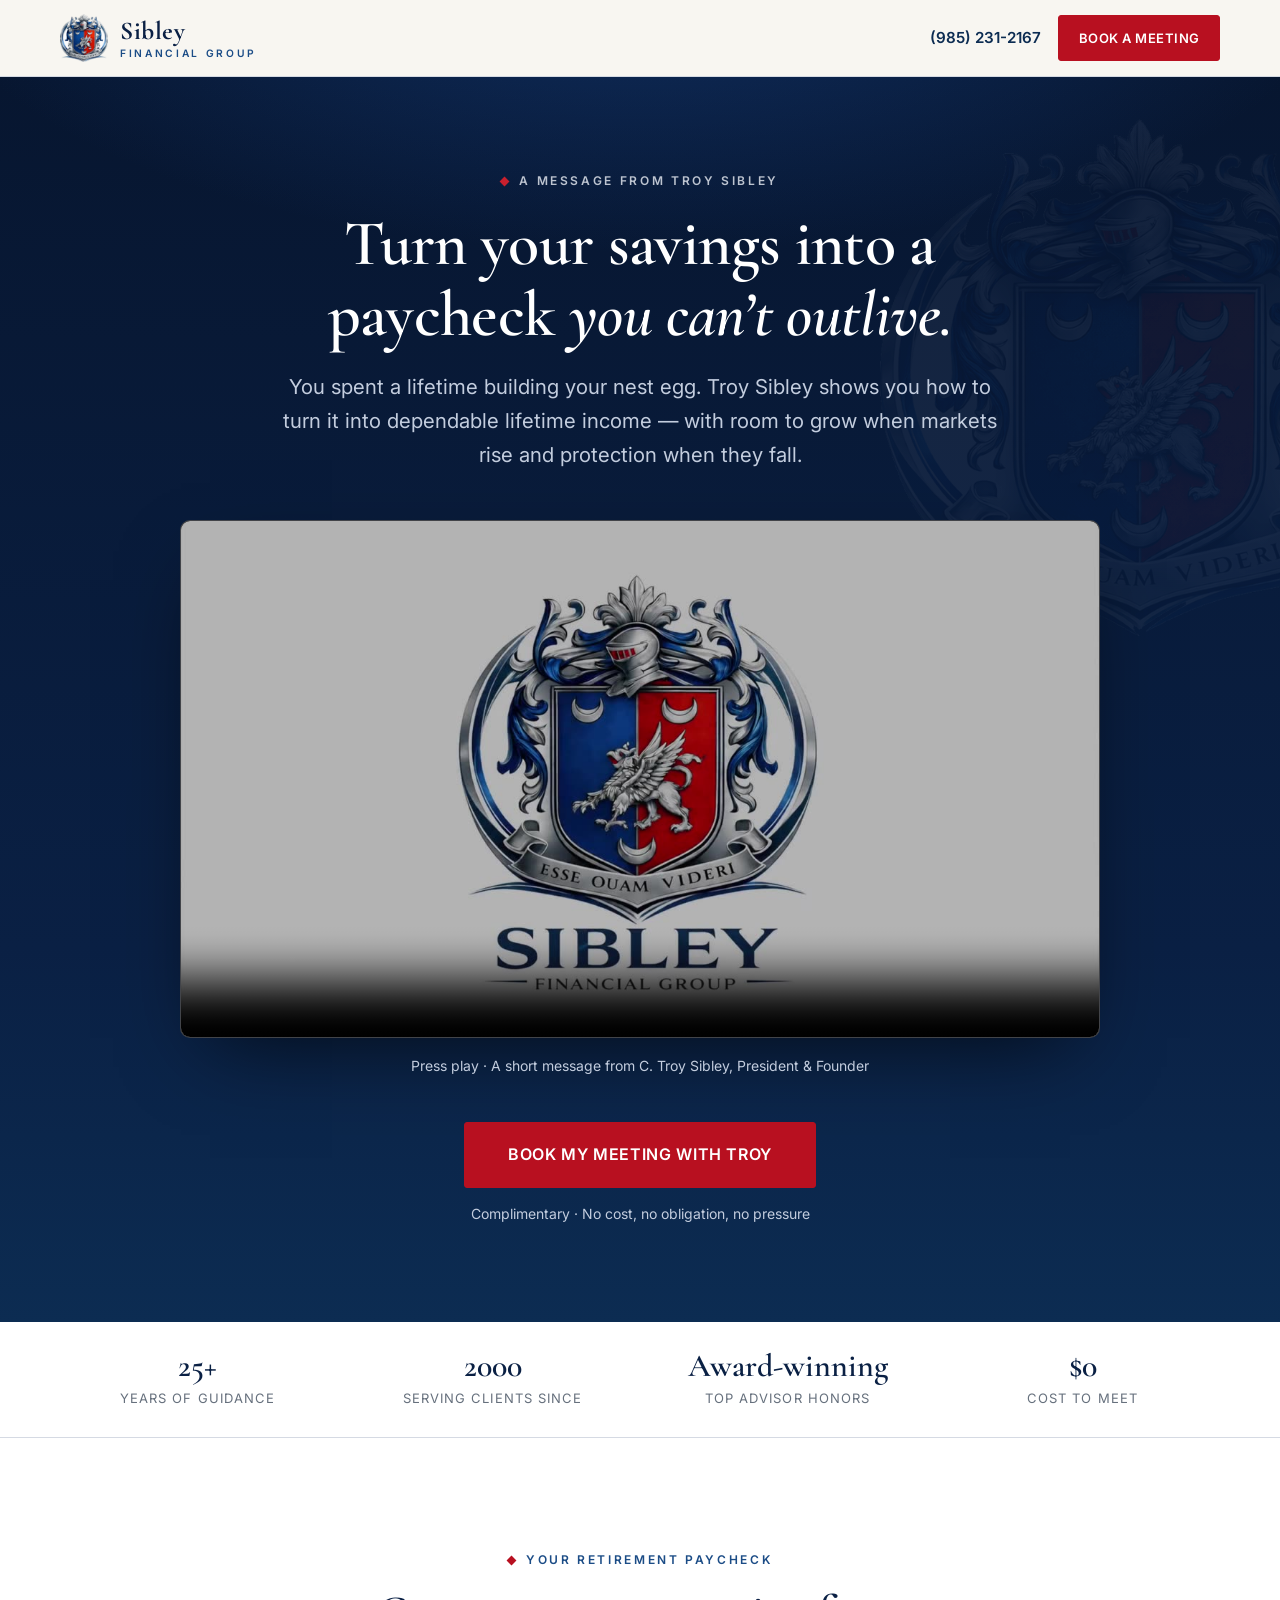
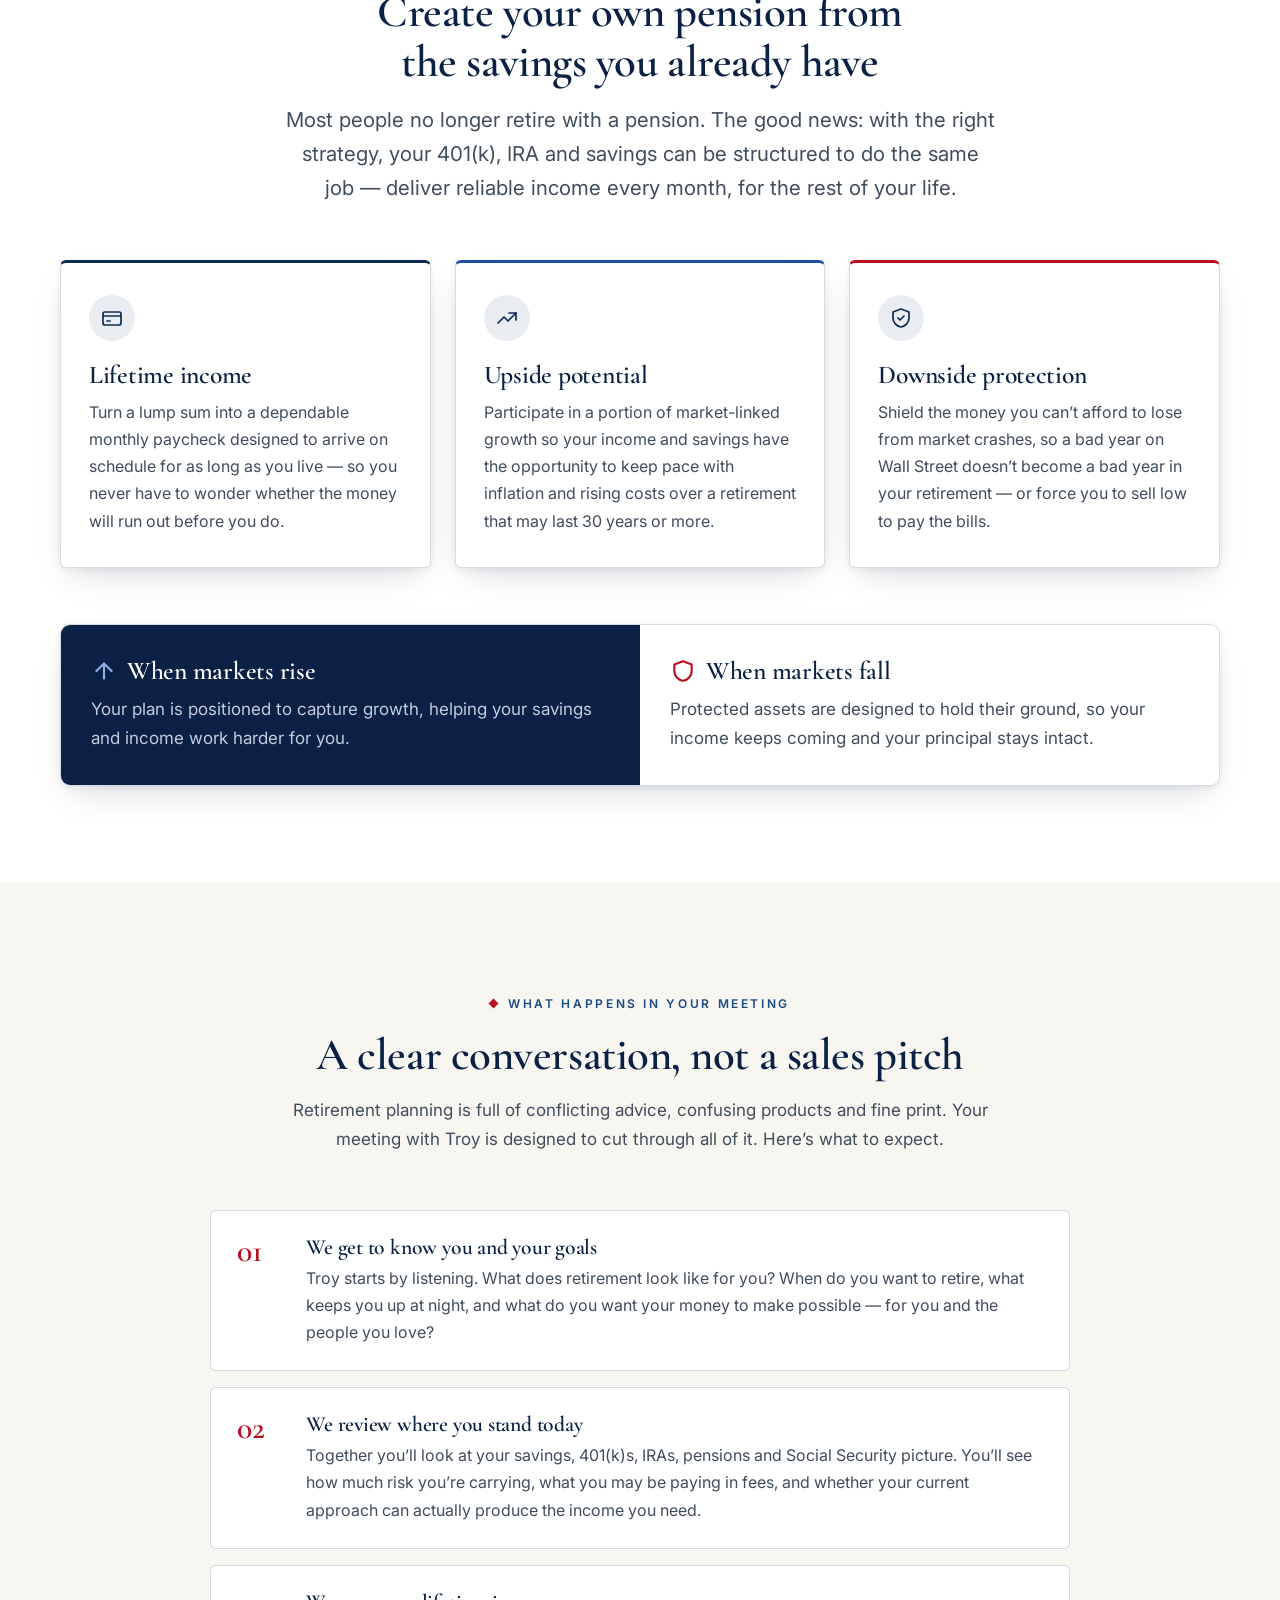
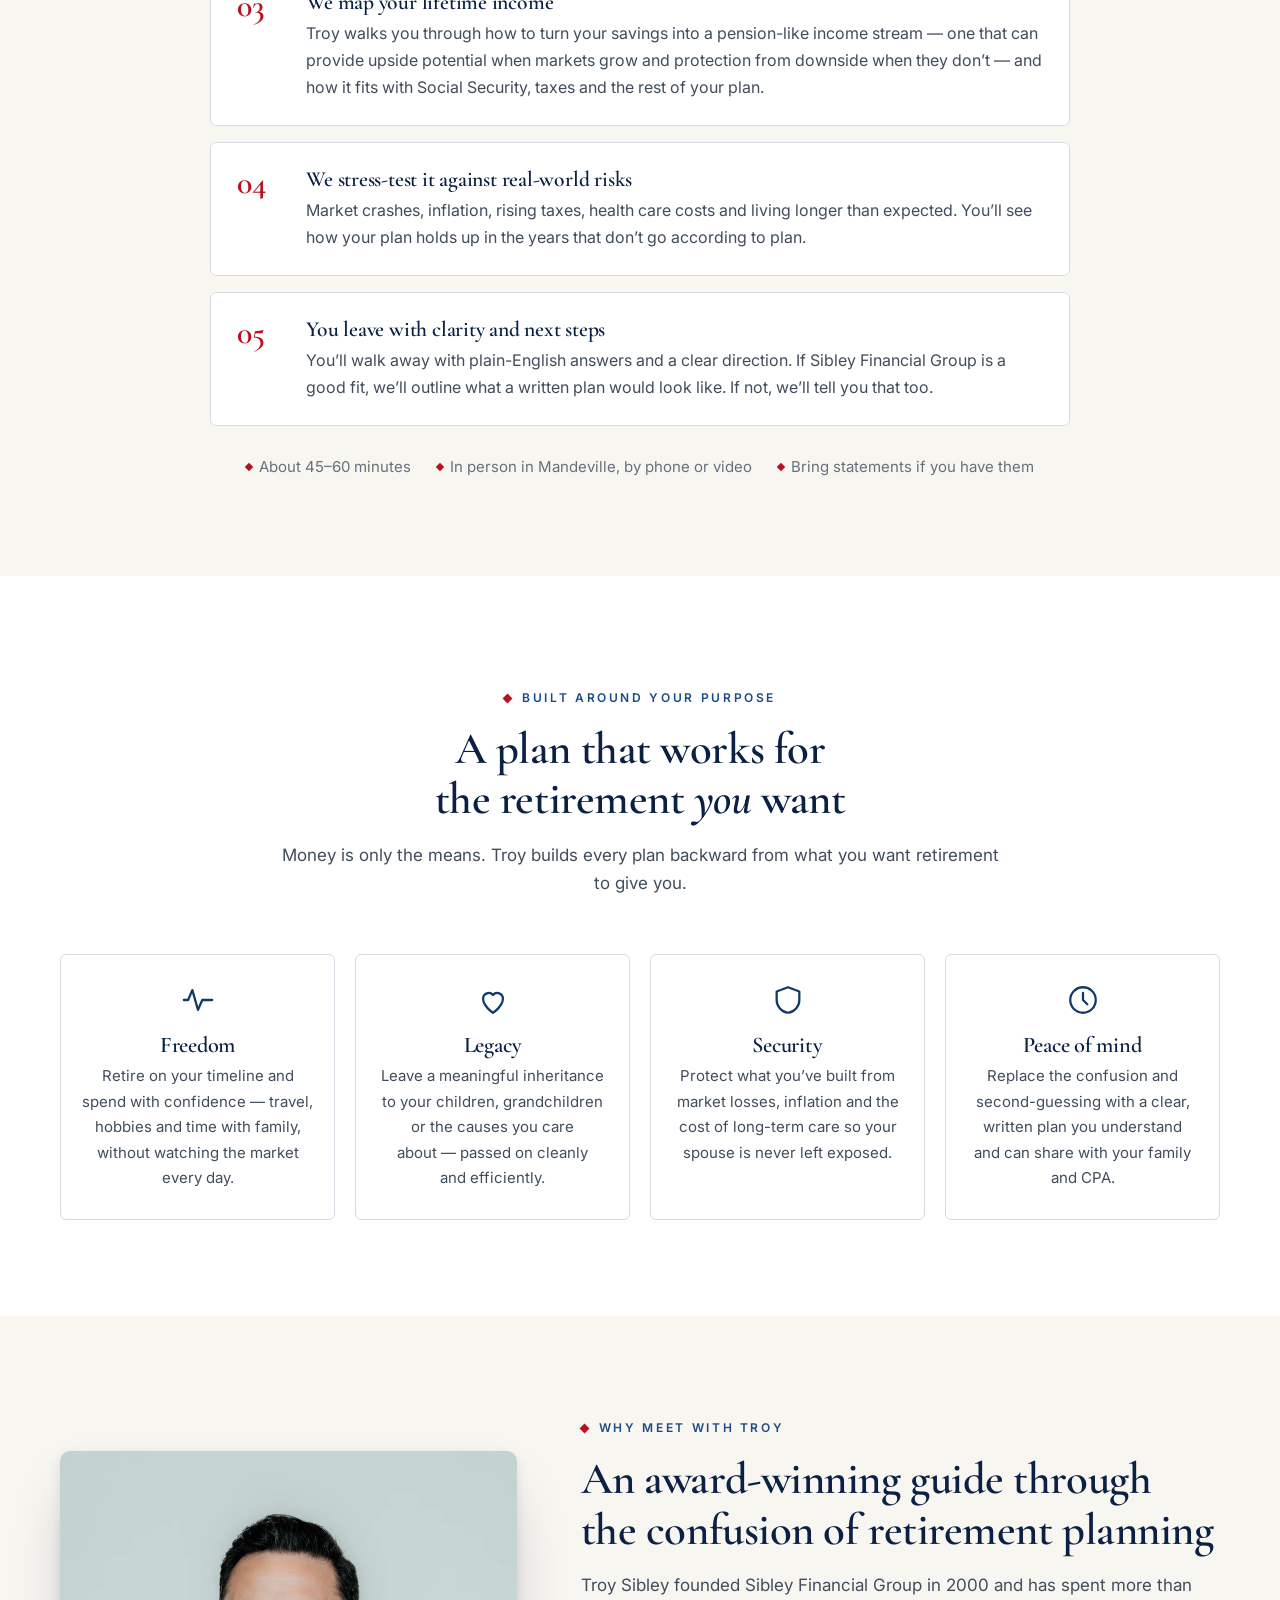
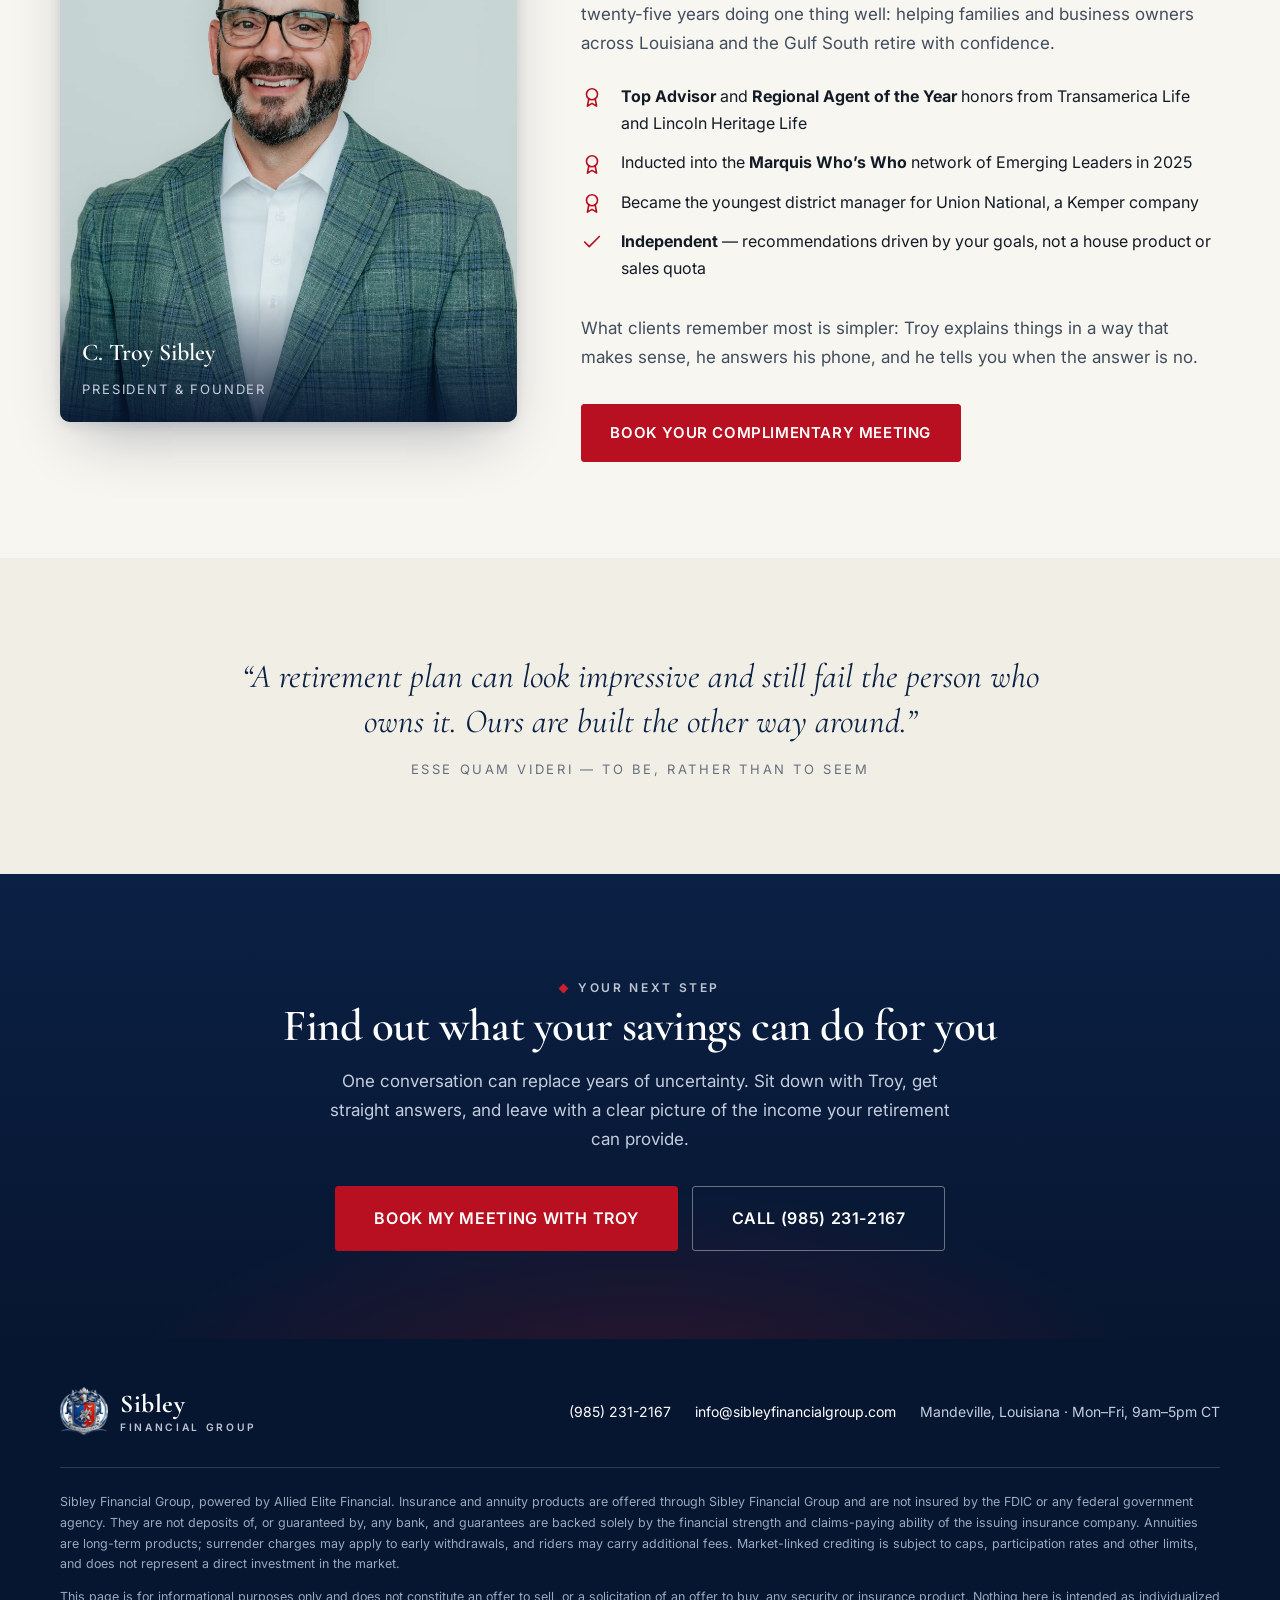
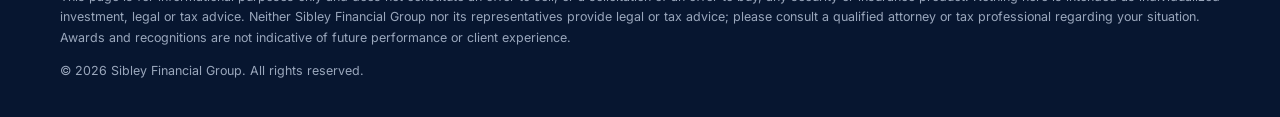
==== commit 12df4e2a: "Embed Troy Sibley promo video as web-optimized MP4 with poster Co-Authored-By: Claude Opus 5.5 <nore" ====
--- a/index.html
+++ b/index.html
@@ -48,16 +48,8 @@
       <p class="lede">You spent a lifetime building your nest egg. Troy Sibley shows you how to turn it into dependable lifetime income&nbsp;&mdash; with room to grow when markets rise and protection when they fall.</p>
 
       <div class="video-frame" id="video-frame">
-        <!--
-          Video sources, tried in order:
-          1. A local MP4 in assets/video/ (recommended — fastest, plays everywhere).
-          2. The original .mov streamed straight from Dropbox.
-          To switch fully to a local file, export the video as H.264 MP4,
-          save it as assets/video/troy-sibley-promo.mp4, and you're done.
-        -->
-        <video id="promo" controls playsinline preload="metadata">
+        <video id="promo" controls playsinline preload="metadata" poster="assets/img/video-poster.jpg" width="1920" height="1080">
           <source src="assets/video/troy-sibley-promo.mp4" type="video/mp4">
-          <source src="https://www.dropbox.com/scl/fi/6zywh6109q8tns0opj50p/IMG_8980.mov?rlkey=fy4plbswgu524y6ew5y5ojv3n&amp;raw=1">
           Your browser can&rsquo;t play this video. <a href="book.html">Book your meeting with Troy</a> instead.
         </video>
       </div>
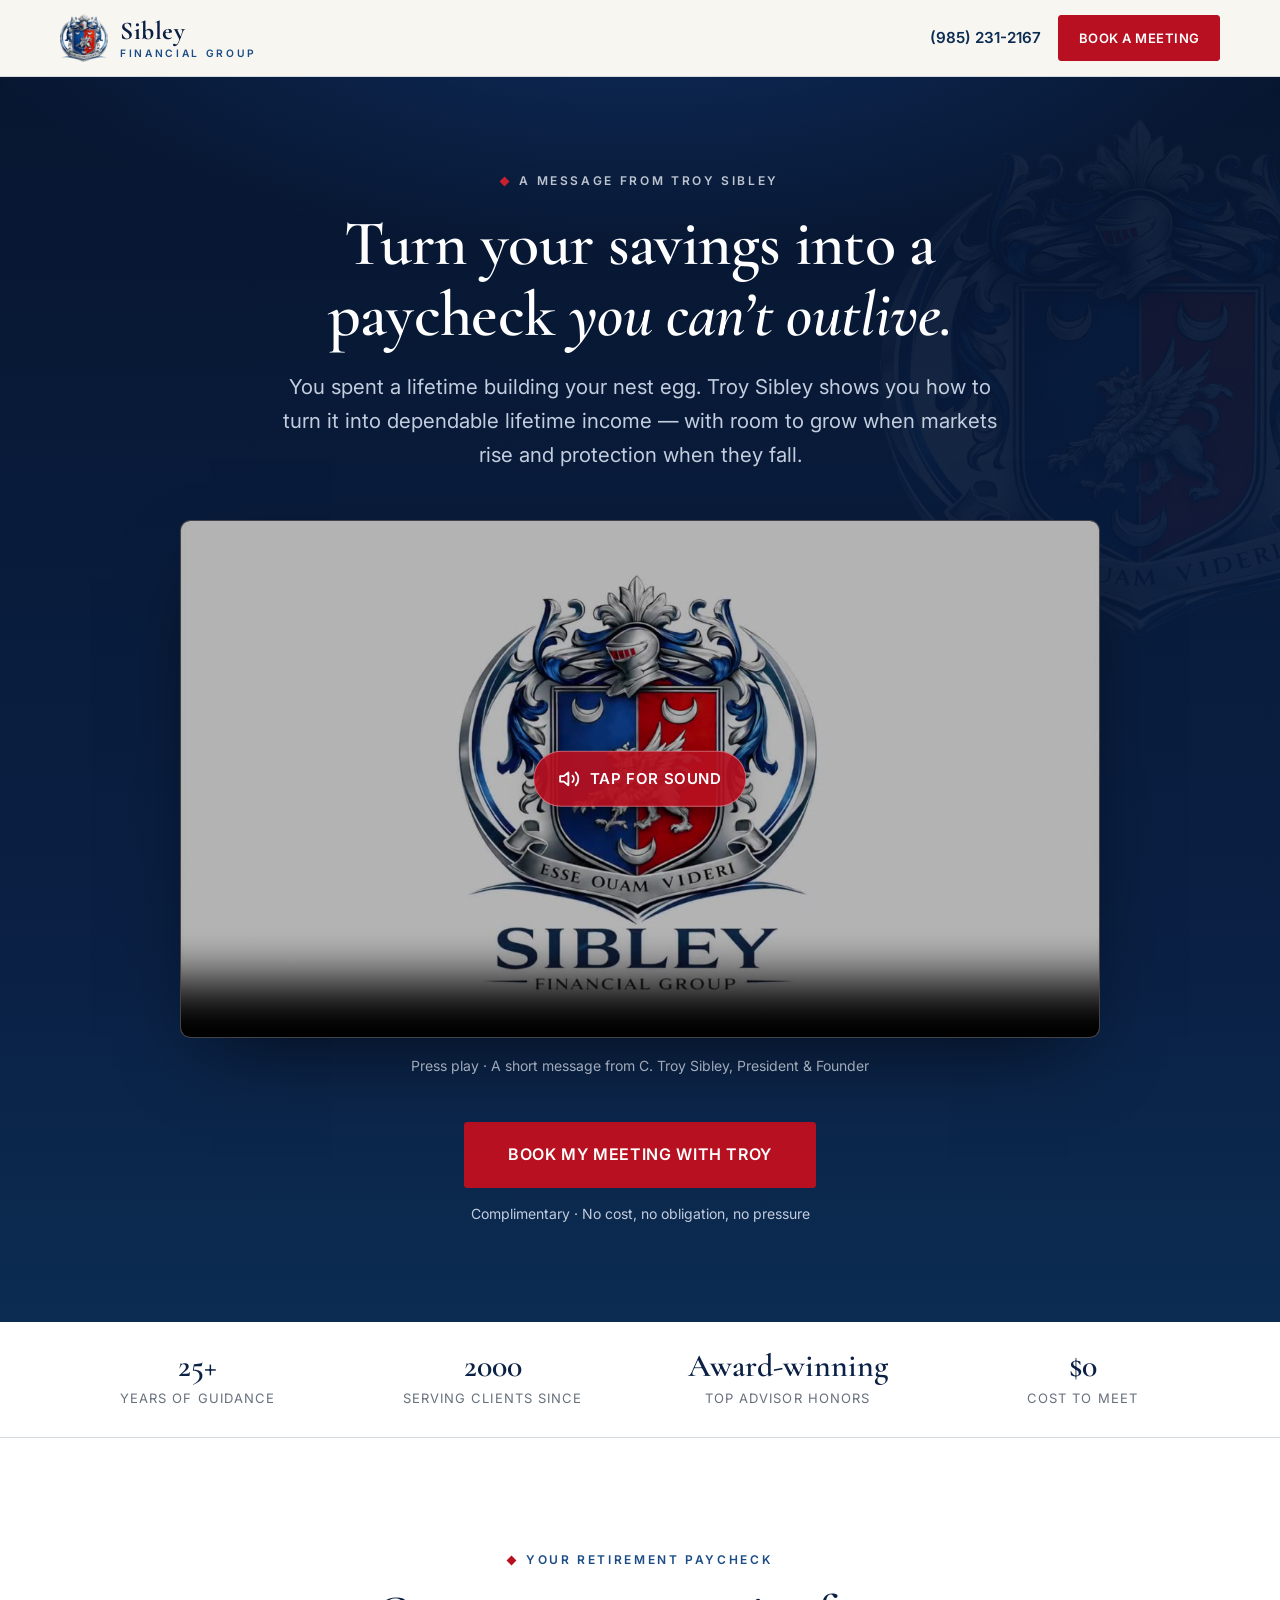
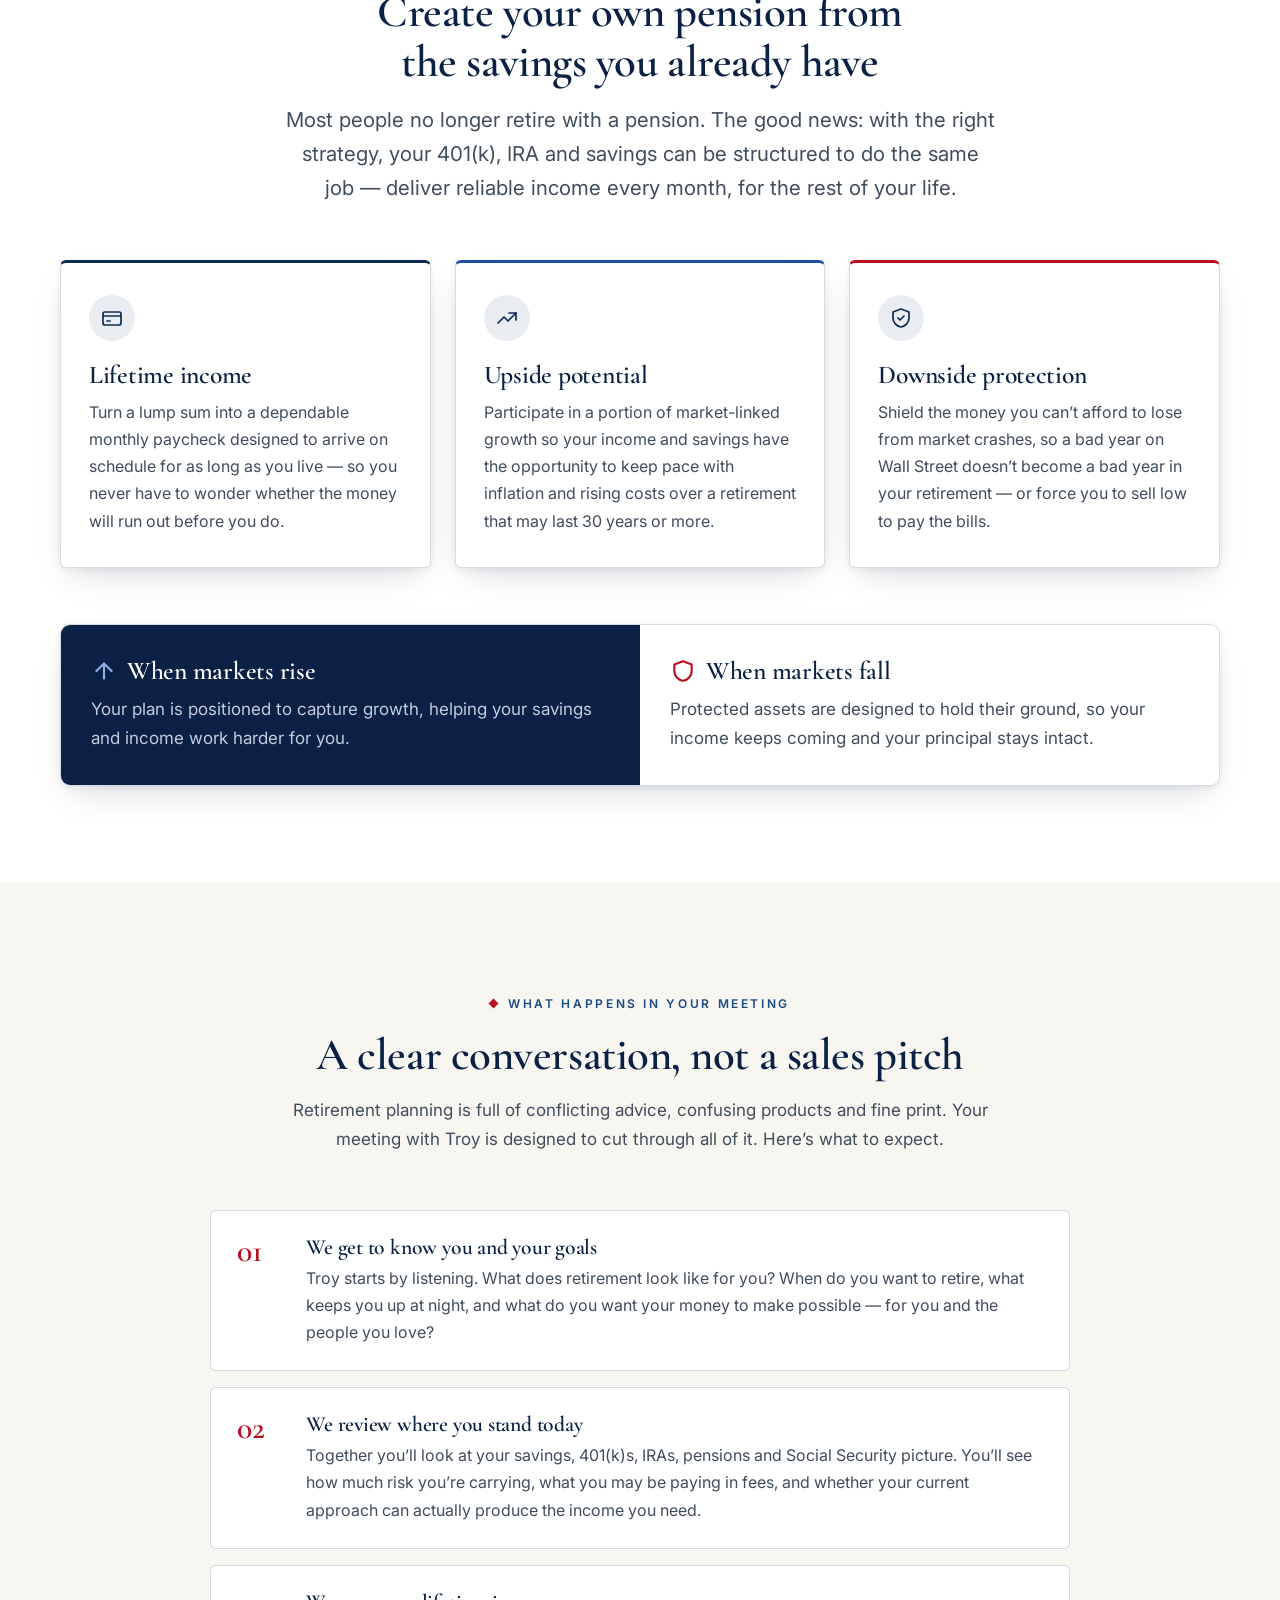
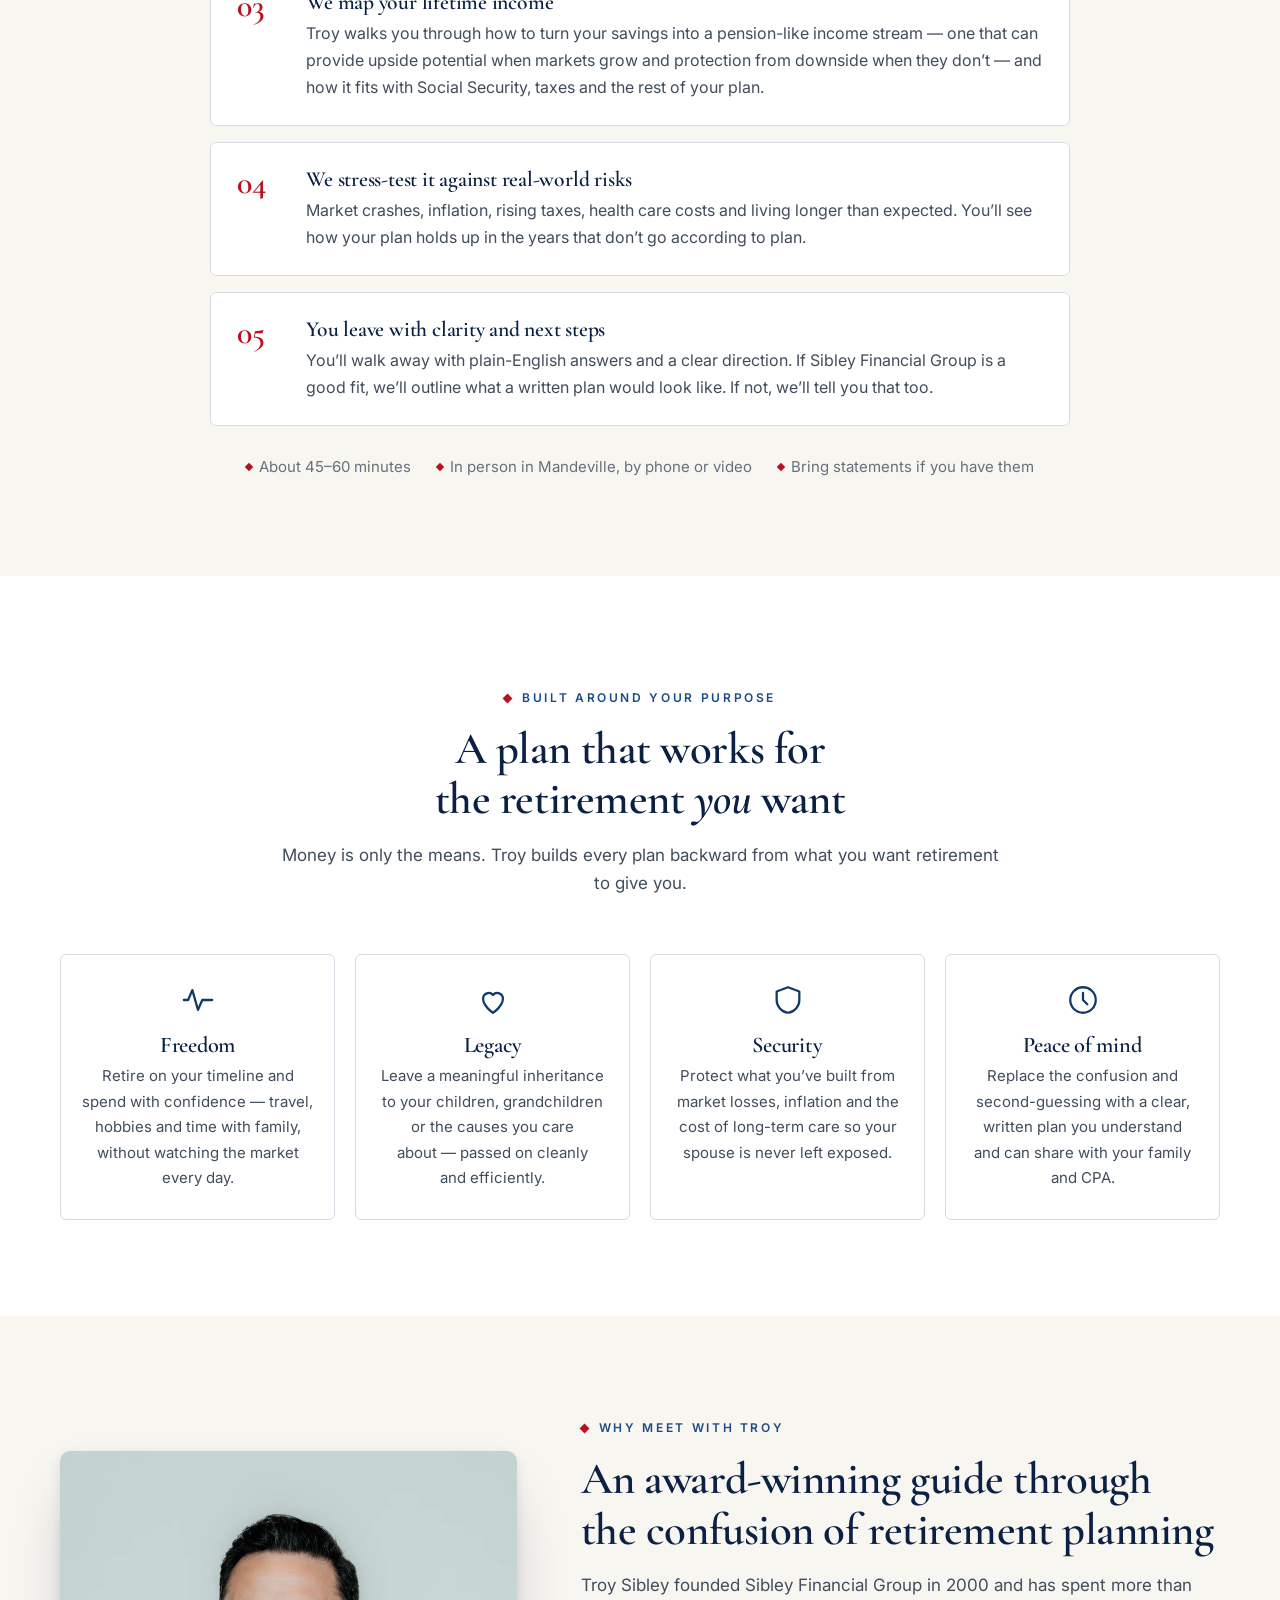
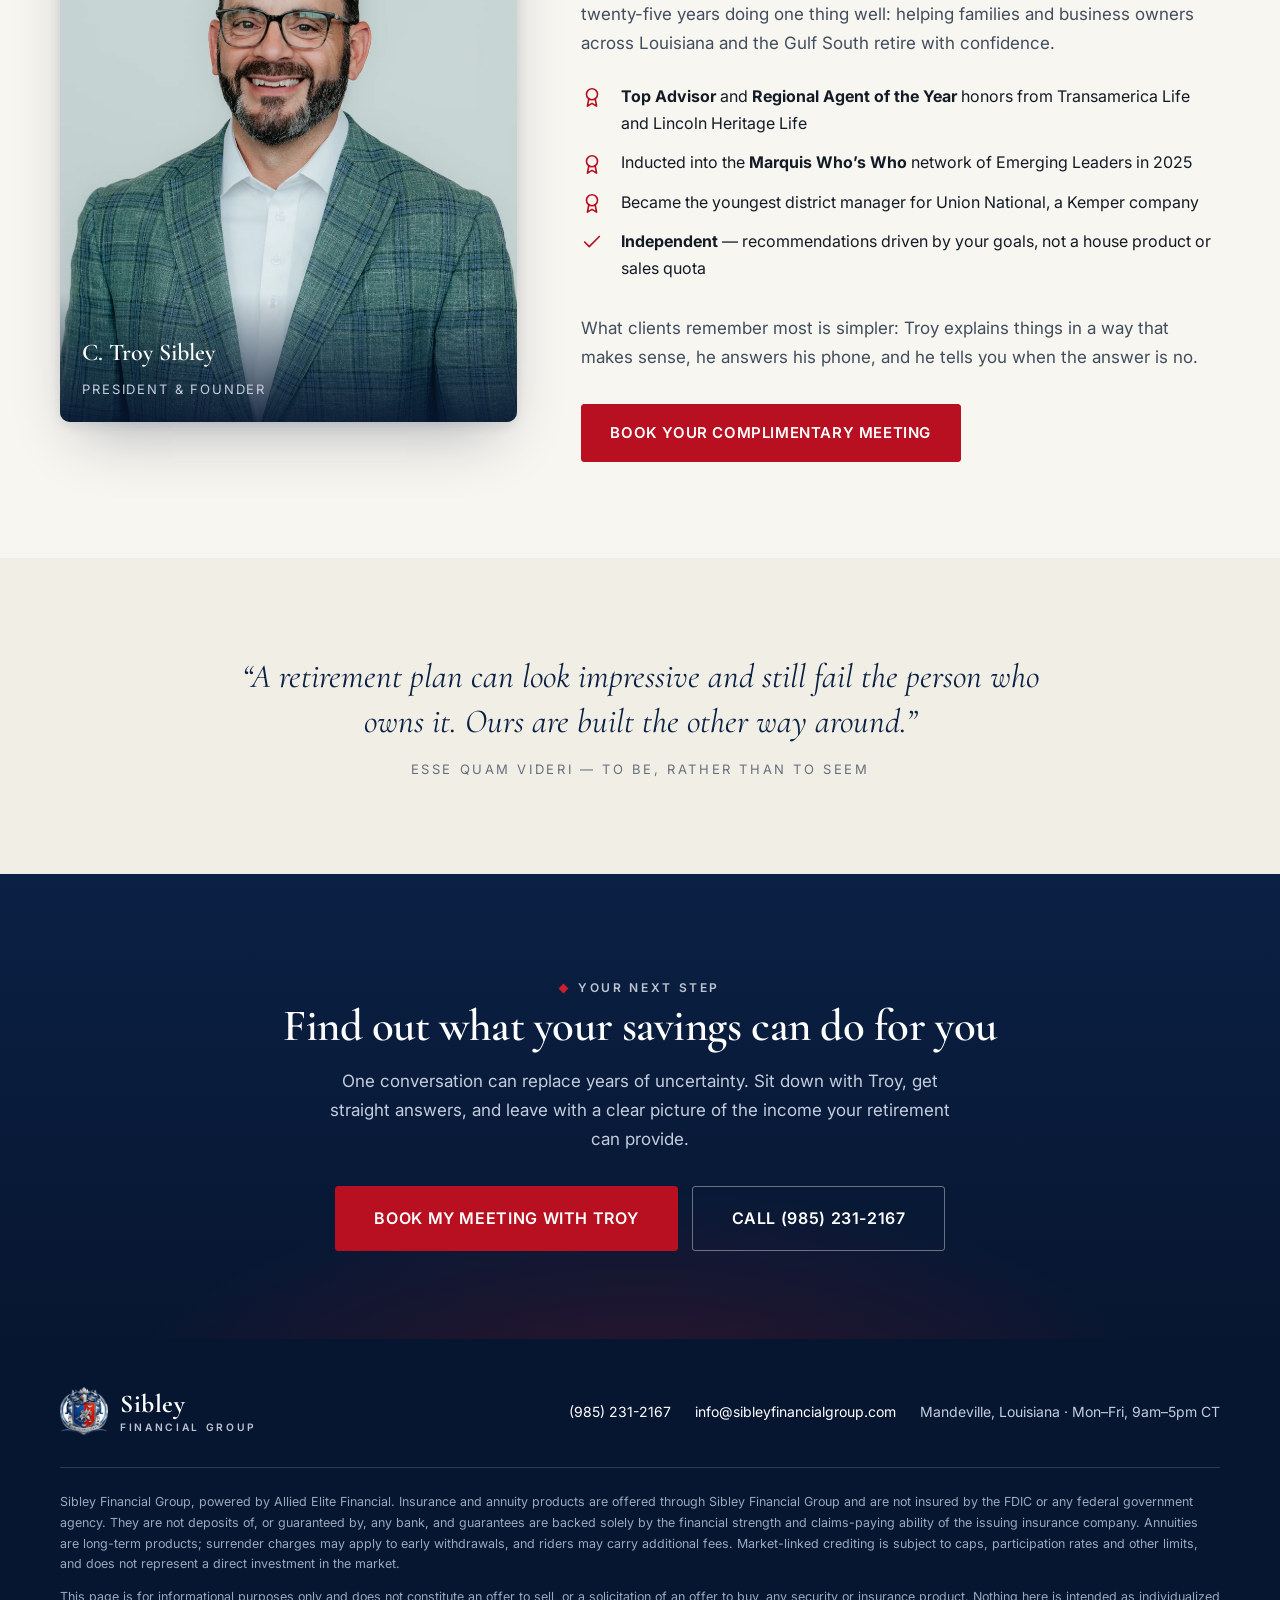
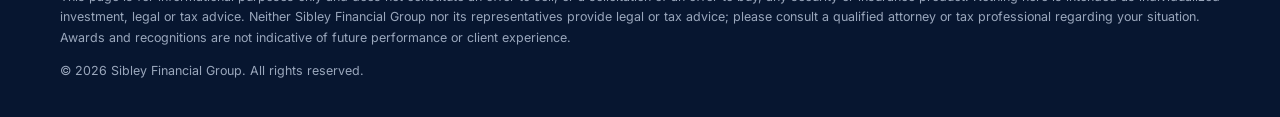
==== commit 3c0bde64: "Autoplay promo video muted with a tap-for-sound button Co-Authored-By: Claude Opus 5.5 <noreply@anth" ====
--- a/index.html
+++ b/index.html
@@ -48,10 +48,14 @@
       <p class="lede">You spent a lifetime building your nest egg. Troy Sibley shows you how to turn it into dependable lifetime income&nbsp;&mdash; with room to grow when markets rise and protection when they fall.</p>
 
       <div class="video-frame" id="video-frame">
-        <video id="promo" controls playsinline preload="metadata" poster="assets/img/video-poster.jpg" width="1920" height="1080">
+        <video id="promo" autoplay muted playsinline controls preload="auto" poster="assets/img/video-poster.jpg" width="1920" height="1080">
           <source src="assets/video/troy-sibley-promo.mp4" type="video/mp4">
           Your browser can&rsquo;t play this video. <a href="book.html">Book your meeting with Troy</a> instead.
         </video>
+        <button type="button" class="unmute" id="unmute" hidden>
+          <svg viewBox="0 0 24 24" fill="none" stroke="currentColor" stroke-width="2" stroke-linecap="round" stroke-linejoin="round" aria-hidden="true"><path d="M11 5L6 9H2v6h4l5 4V5z"/><path d="M15.5 8.5a5 5 0 0 1 0 7M19 5a10 10 0 0 1 0 14"/></svg>
+          Tap for sound
+        </button>
       </div>
       <p class="video-caption">Press play &middot; A short message from C. Troy Sibley, President &amp; Founder</p>
 
--- a/assets/css/landing.css
+++ b/assets/css/landing.css
@@ -183,7 +183,28 @@
   object-fit: contain;
   background: #000;
 }
+.video-frame { position: relative; }
 .video-frame.is-portrait { max-width: 440px; }
+.unmute {
+  position: absolute; left: 50%; top: 50%; transform: translate(-50%, -50%);
+  display: inline-flex; align-items: center; gap: .6rem;
+  padding: .9rem 1.5rem;
+  font-size: .9375rem; font-weight: 600; letter-spacing: .04em; text-transform: uppercase;
+  color: #fff; background: rgba(184,16,32,.92);
+  border: 1px solid rgba(255,255,255,.35); border-radius: 999px;
+  box-shadow: 0 12px 30px -10px rgba(0,0,0,.6);
+  cursor: pointer;
+  transition: background-color .2s var(--ease), transform .2s var(--ease);
+}
+.unmute:hover { background: var(--crimson-700); transform: translate(-50%, -50%) scale(1.04); }
+.unmute svg { width: 22px; height: 22px; }
+@media (prefers-reduced-motion: no-preference) {
+  .unmute { animation: unmute-pulse 2.4s var(--ease) infinite; }
+  @keyframes unmute-pulse {
+    0%, 100% { box-shadow: 0 12px 30px -10px rgba(0,0,0,.6), 0 0 0 0 rgba(200,32,46,.55); }
+    50% { box-shadow: 0 12px 30px -10px rgba(0,0,0,.6), 0 0 0 14px rgba(200,32,46,0); }
+  }
+}
 .video-frame.is-portrait video { aspect-ratio: 9 / 16; }
 .video-caption {
   margin-top: 1rem; font-size: .875rem; color: var(--ink-invert-soft);
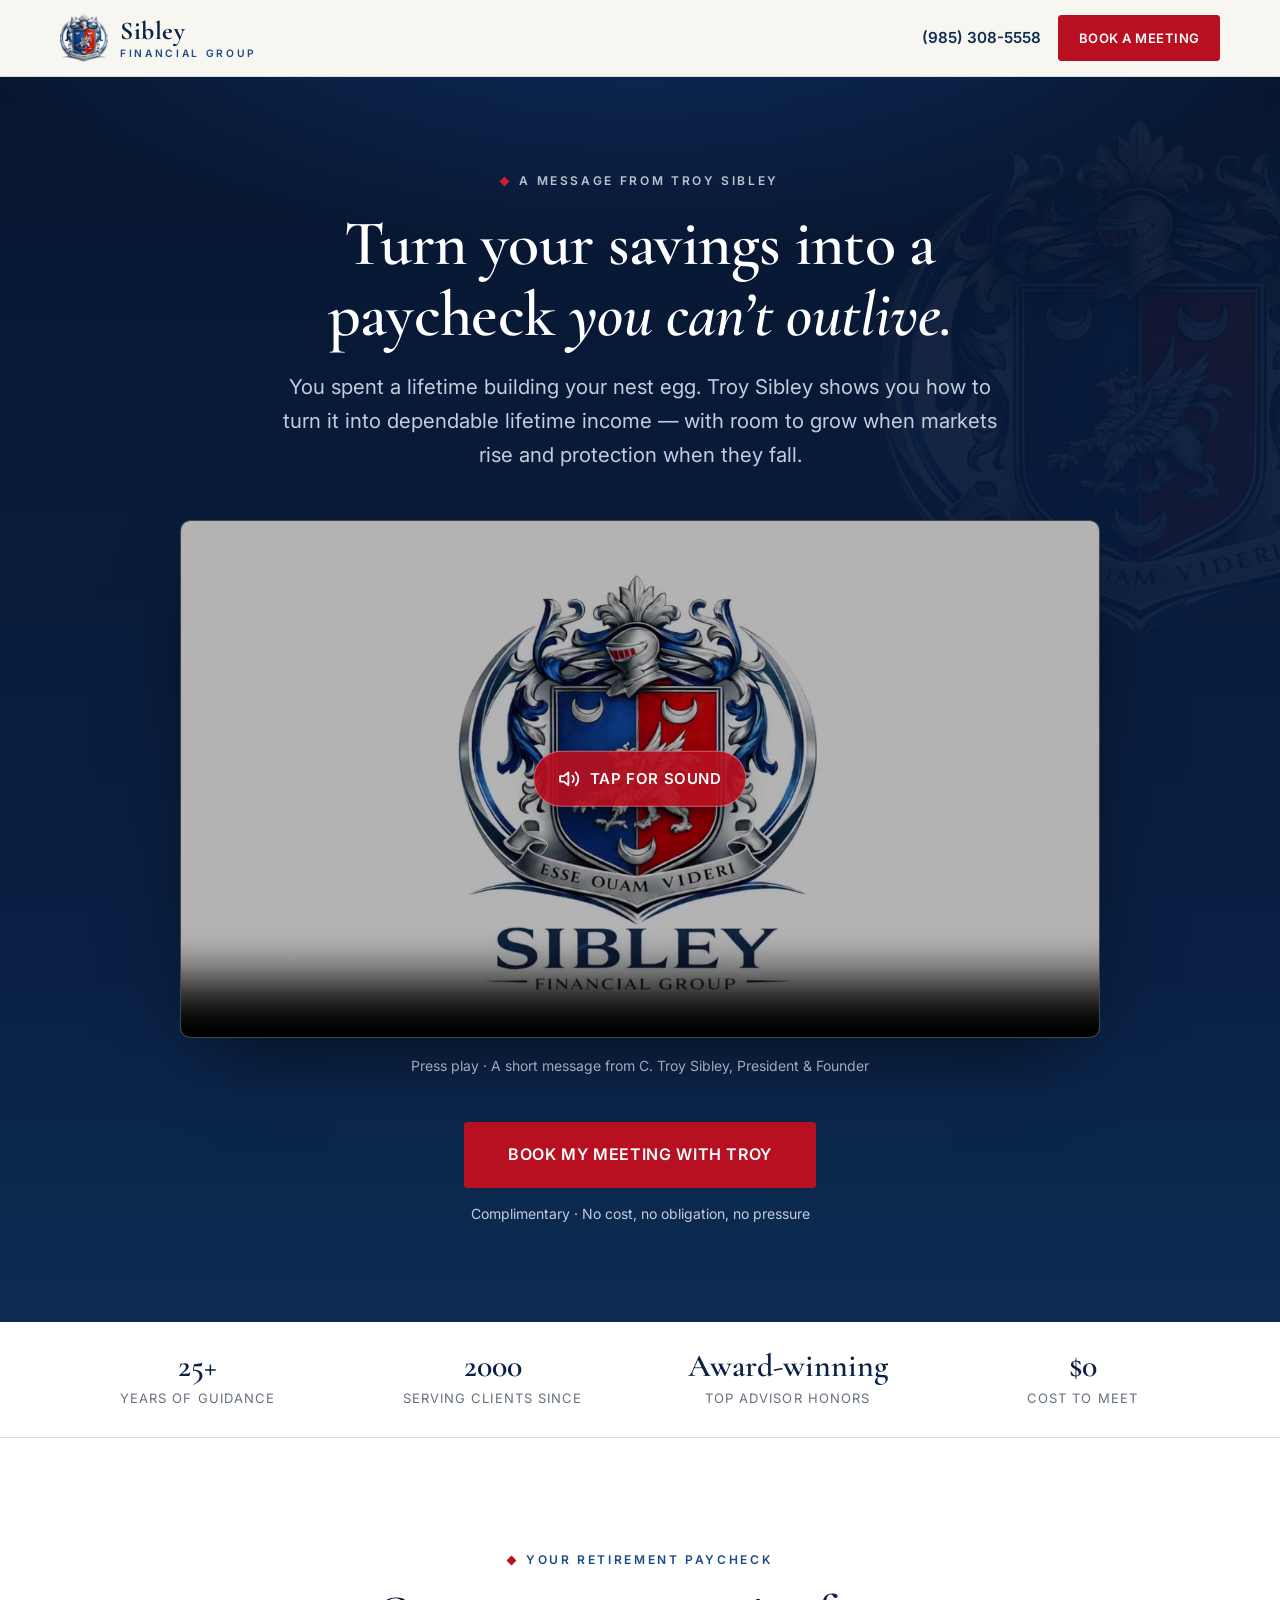
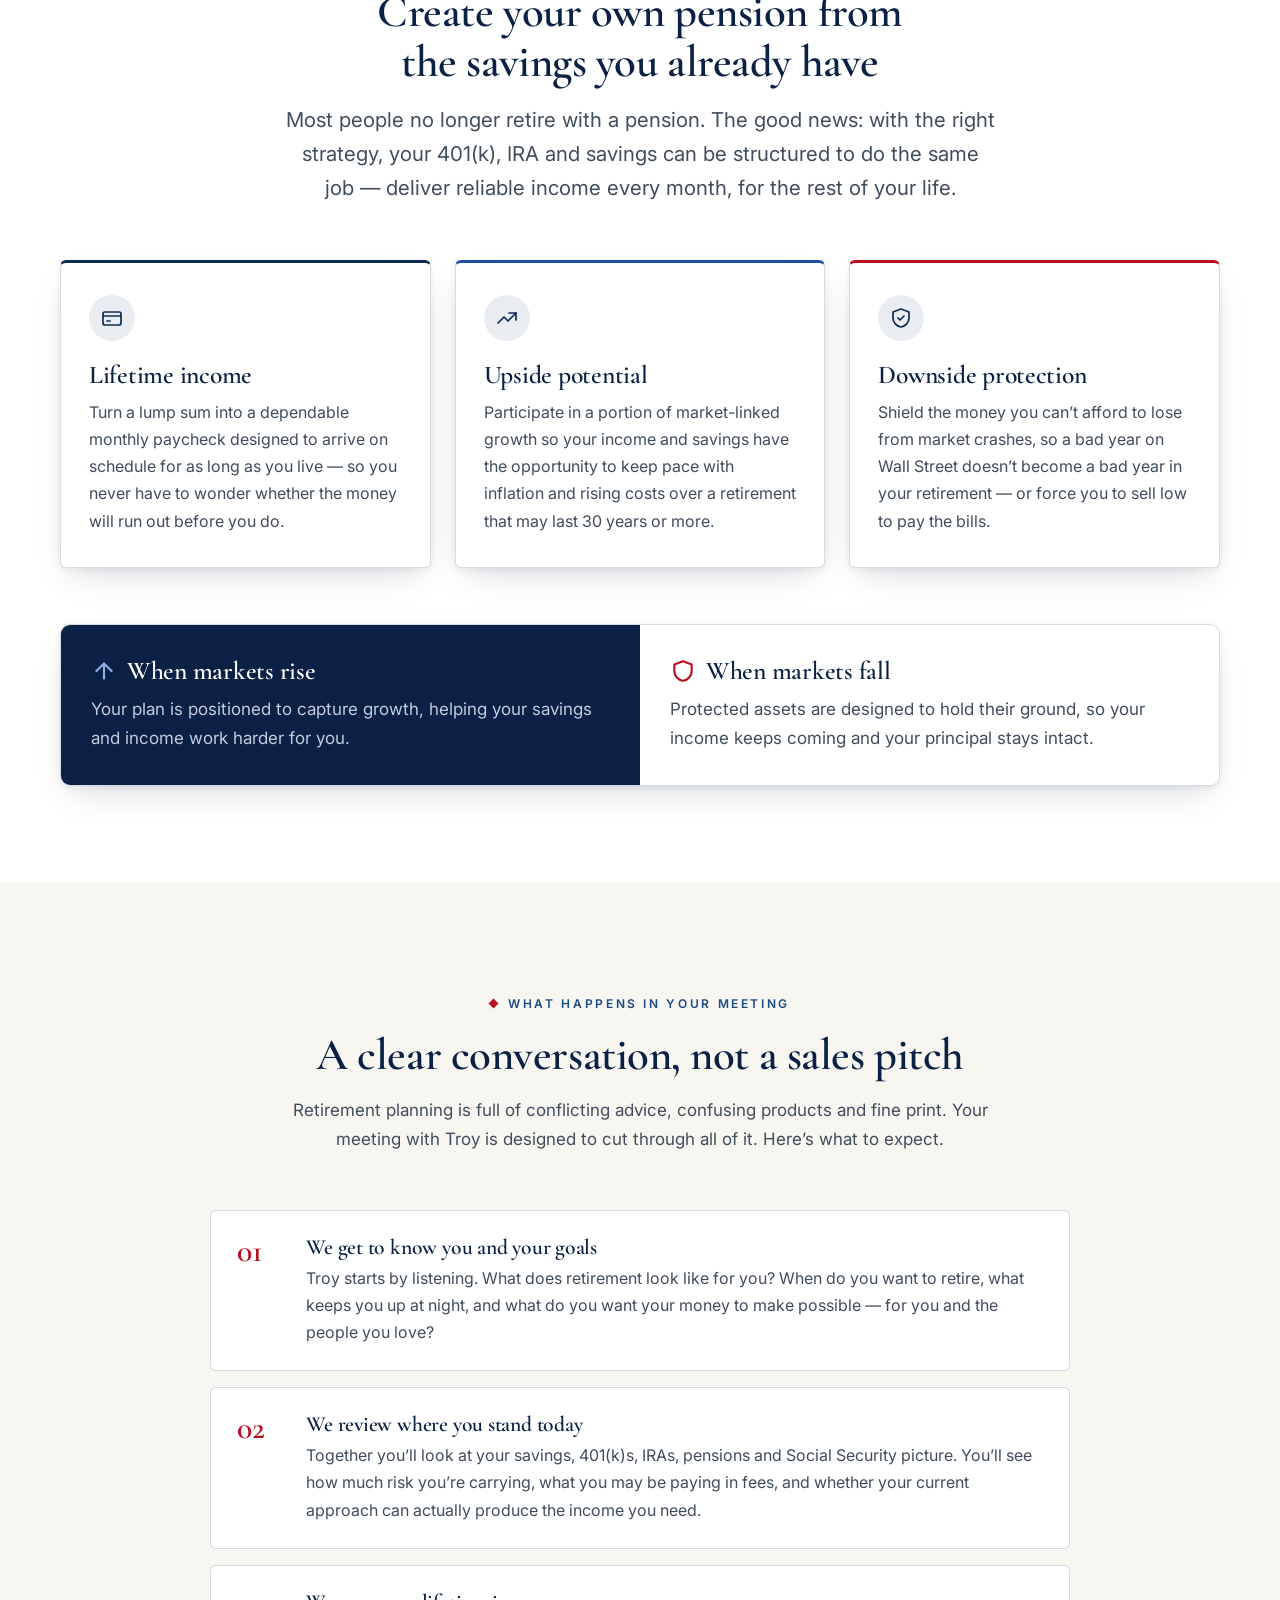
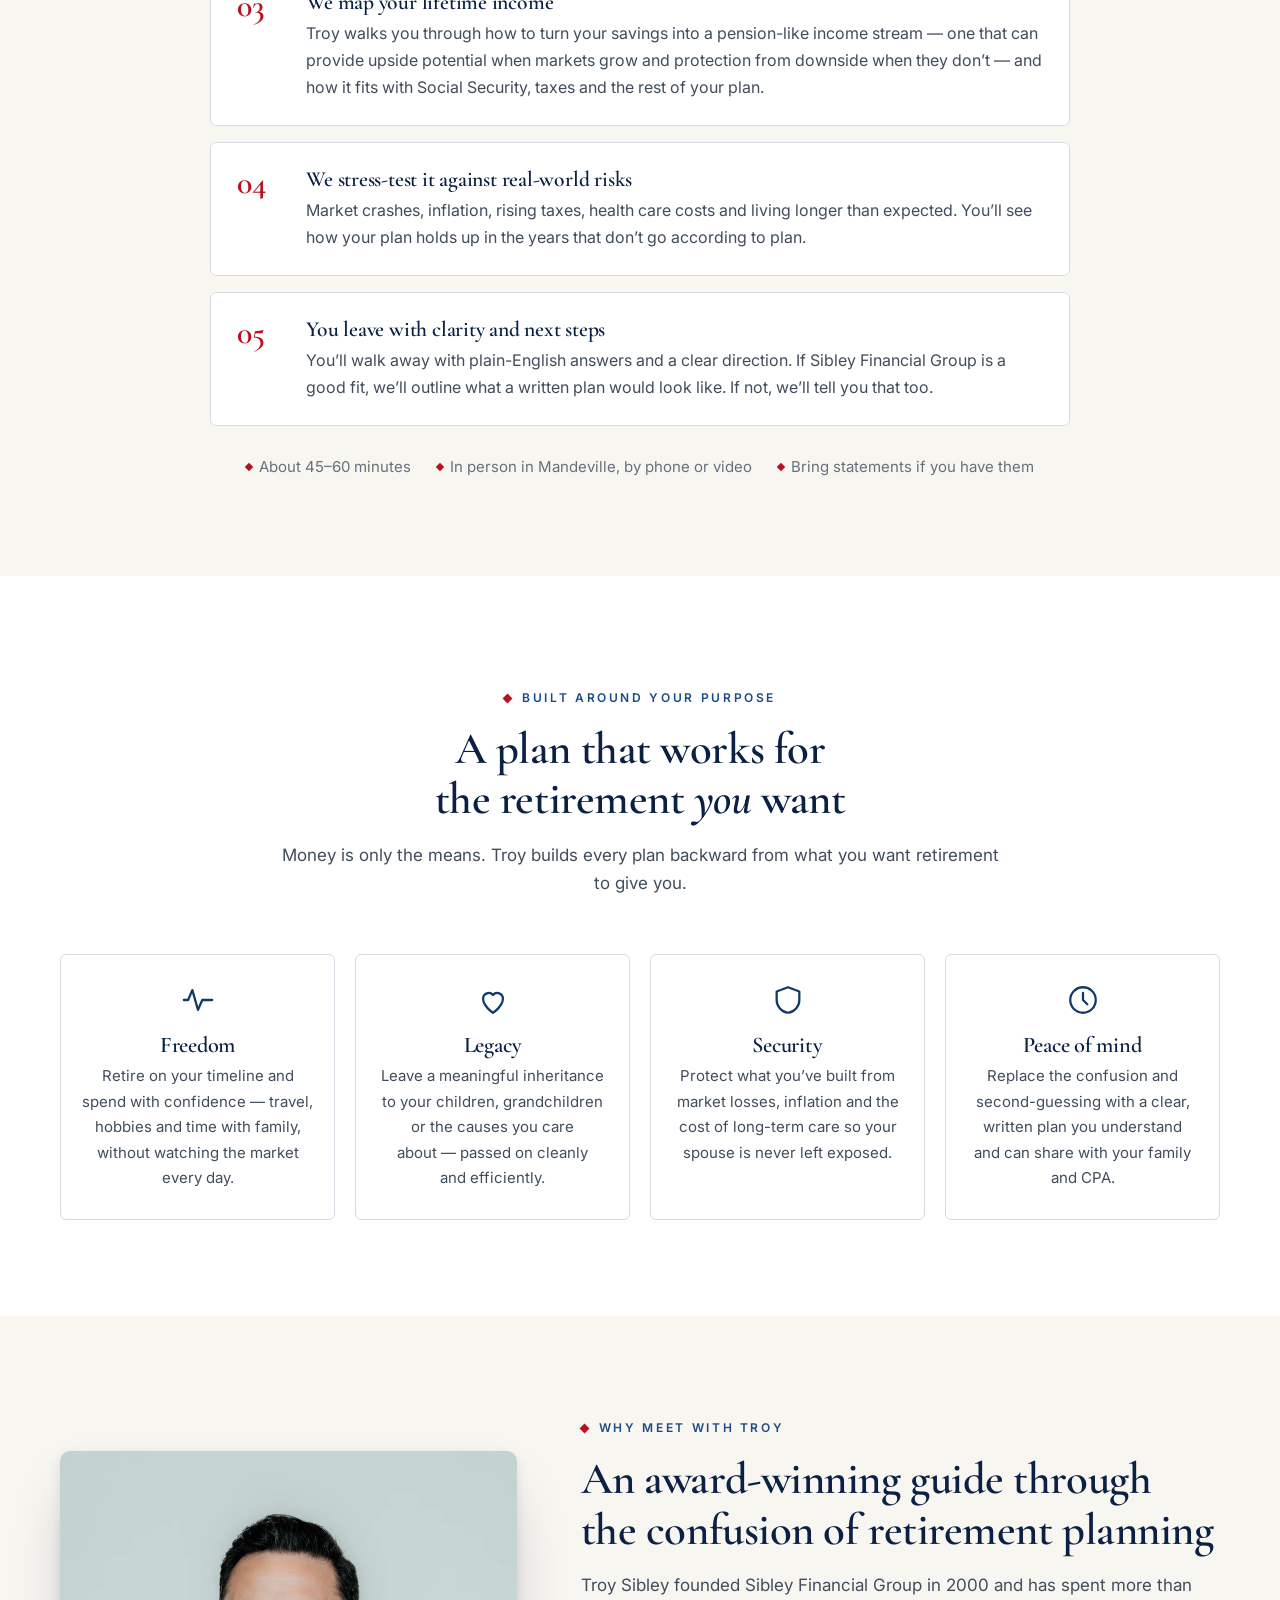
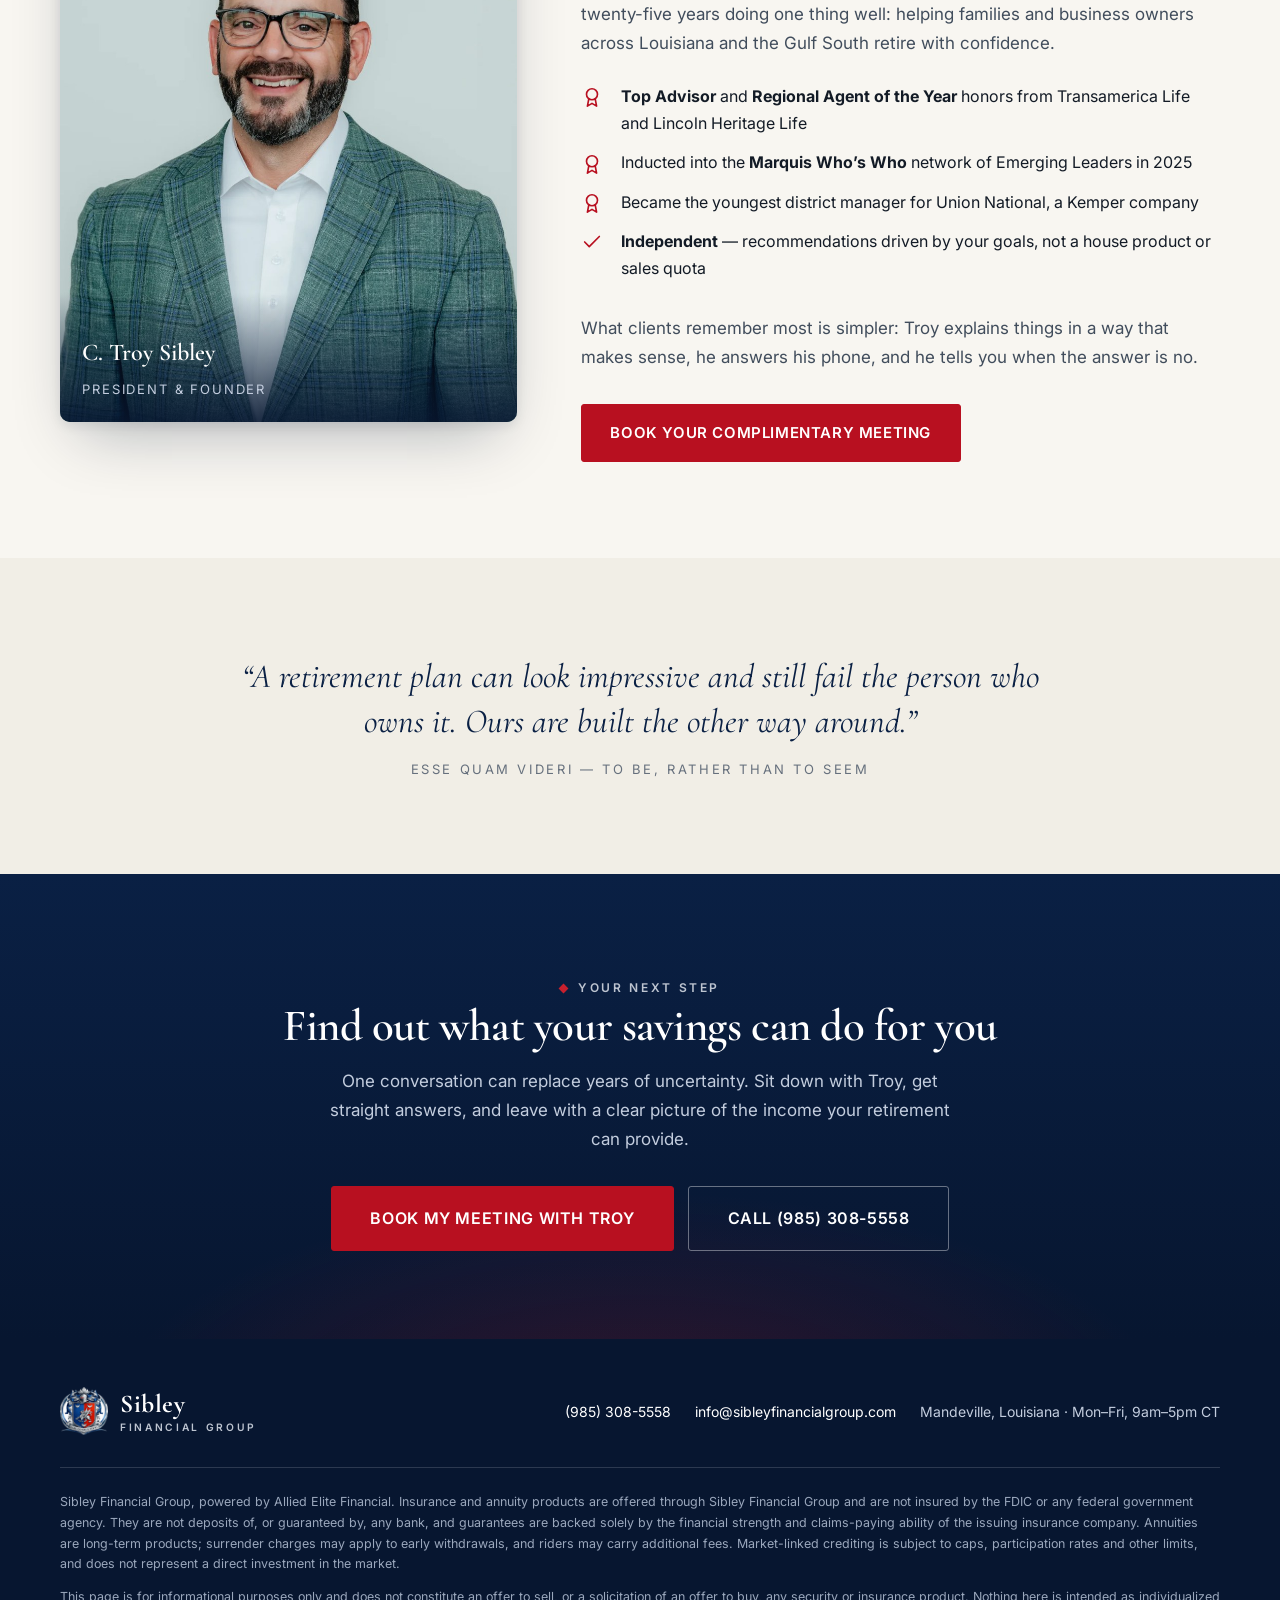
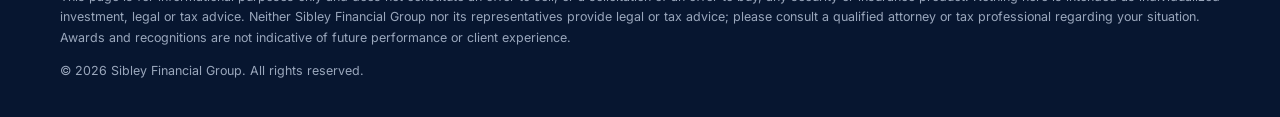
==== commit 02b1bcd8: "Update phone number to (985) 308-5558 Co-Authored-By: Claude Opus 5.5 <noreply@anthropic.com> Claude" ====
--- a/index.html
+++ b/index.html
@@ -32,7 +32,7 @@
       </span>
     </a>
     <div class="header-actions">
-      <a class="header-phone" href="tel:+19852312167">(985) 231-2167</a>
+      <a class="header-phone" href="tel:+19853085558">(985) 308-5558</a>
       <a class="btn btn--crimson" href="book.html">Book a Meeting</a>
     </div>
   </div>
@@ -250,7 +250,7 @@
       <p>One conversation can replace years of uncertainty. Sit down with Troy, get straight answers, and leave with a clear picture of the income your retirement can provide.</p>
       <div class="btn-row">
         <a class="btn btn--crimson btn--lg" href="book.html">Book My Meeting With Troy</a>
-        <a class="btn btn--ghost-invert btn--lg" href="tel:+19852312167">Call (985) 231-2167</a>
+        <a class="btn btn--ghost-invert btn--lg" href="tel:+19853085558">Call (985) 308-5558</a>
       </div>
     </div>
   </section>
@@ -265,7 +265,7 @@
         <span class="brand__text"><span class="brand__name">Sibley</span><span class="brand__sub">Financial Group</span></span>
       </a>
       <div class="footer-contact">
-        <a href="tel:+19852312167">(985) 231-2167</a>
+        <a href="tel:+19853085558">(985) 308-5558</a>
         <a href="mailto:info@sibleyfinancialgroup.com">info@sibleyfinancialgroup.com</a>
         <span>Mandeville, Louisiana &middot; Mon&ndash;Fri, 9am&ndash;5pm CT</span>
       </div>
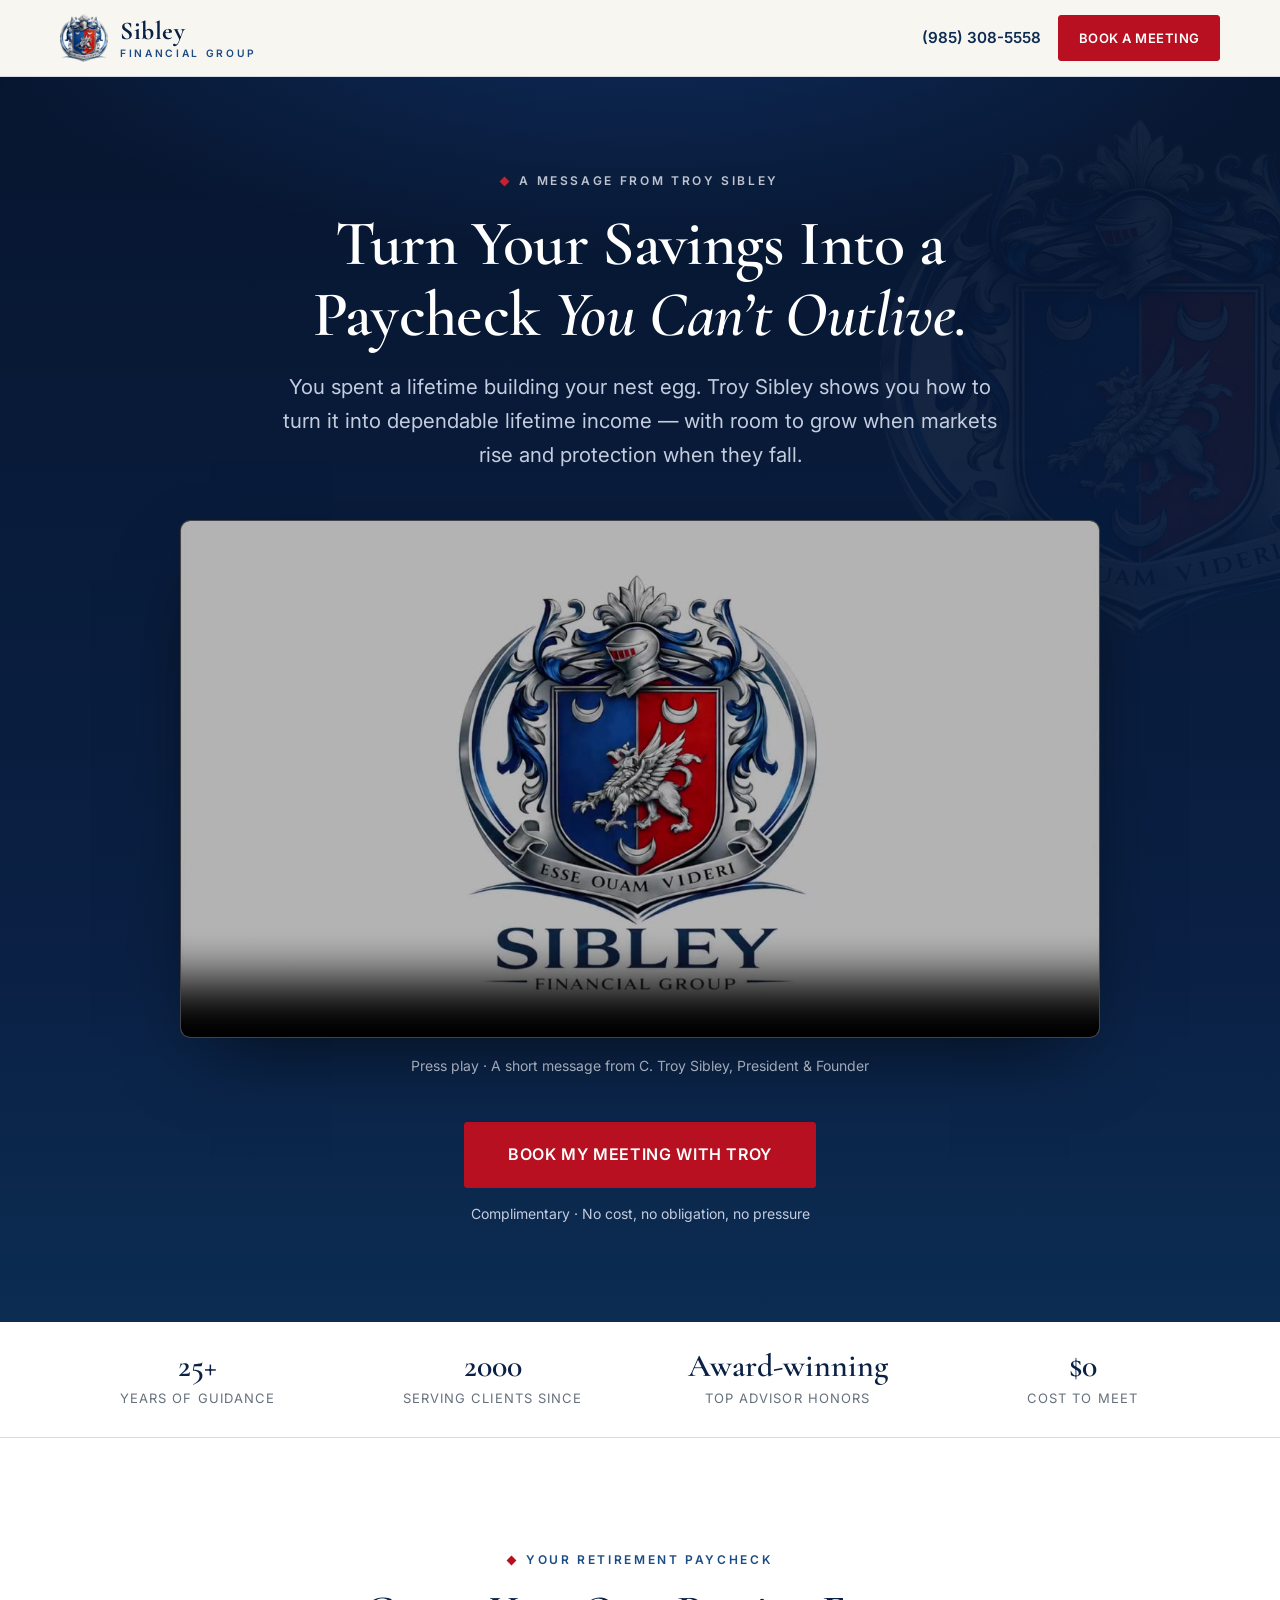
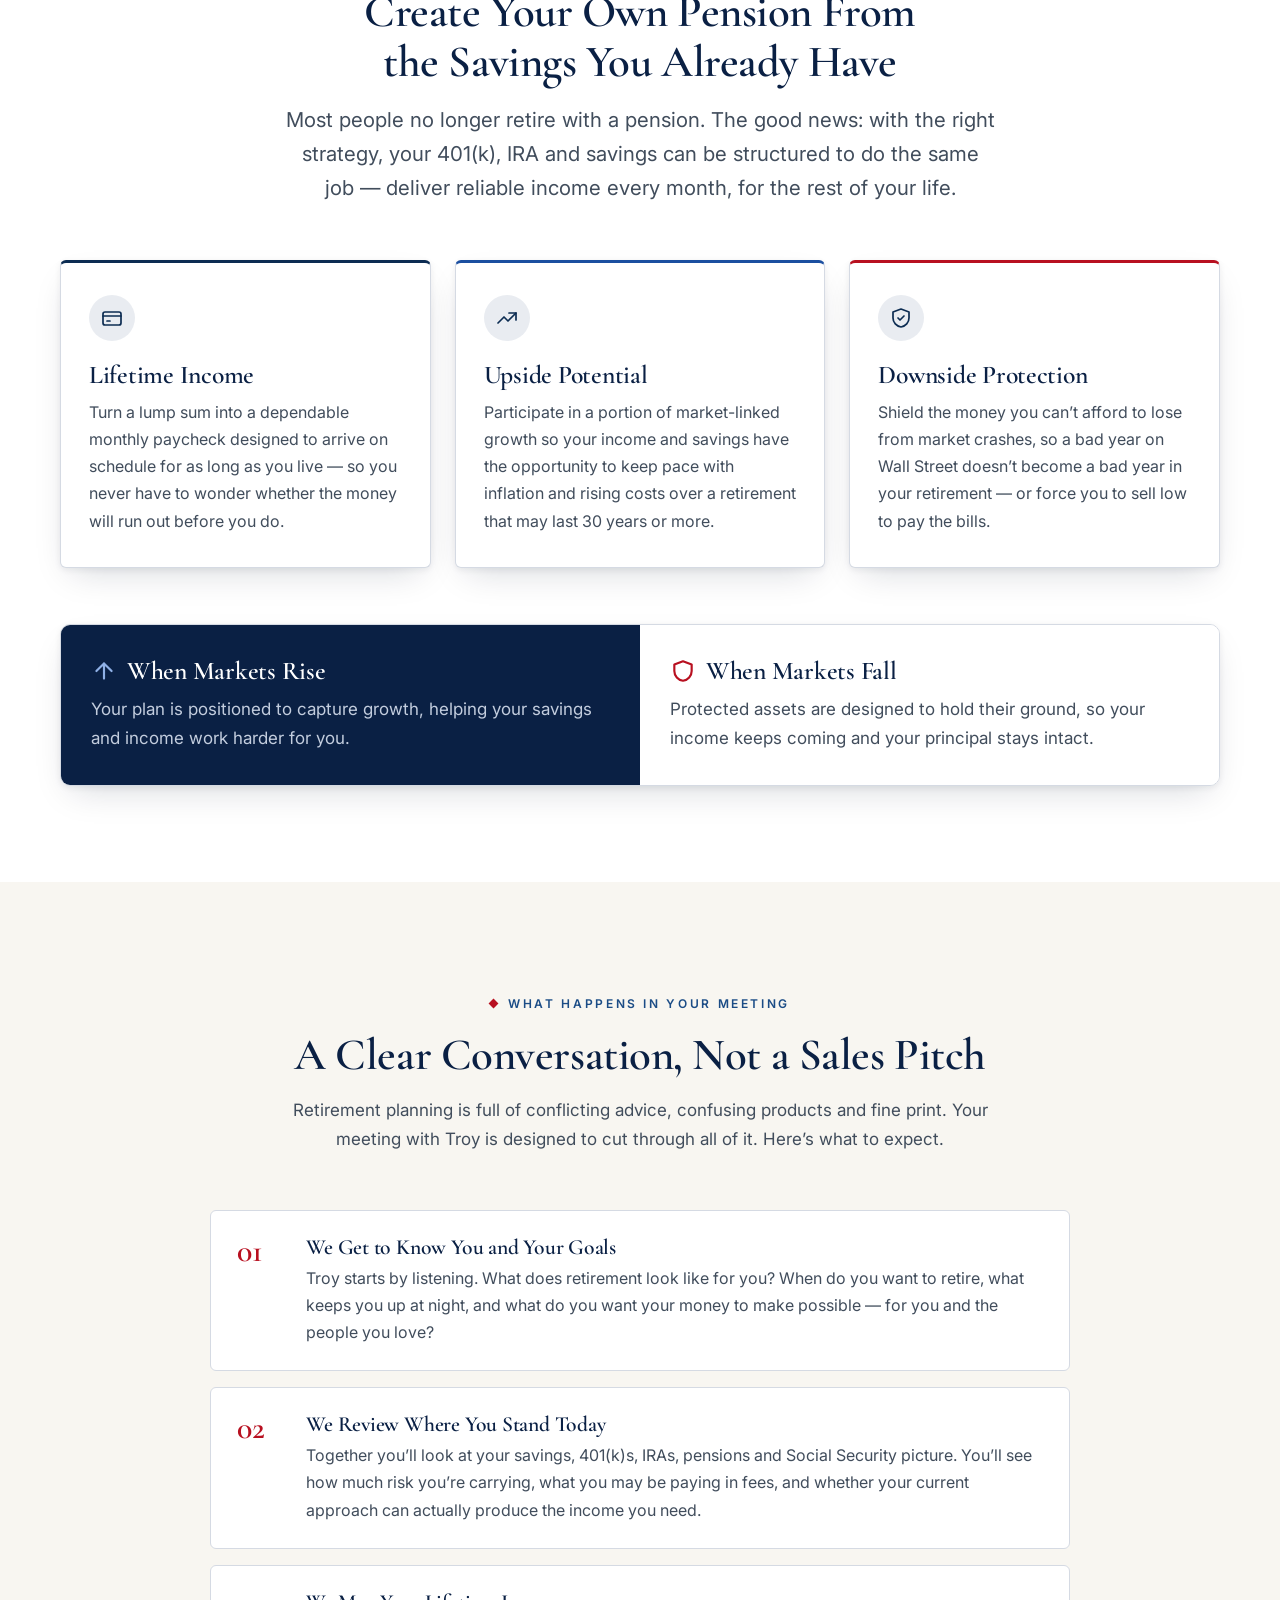
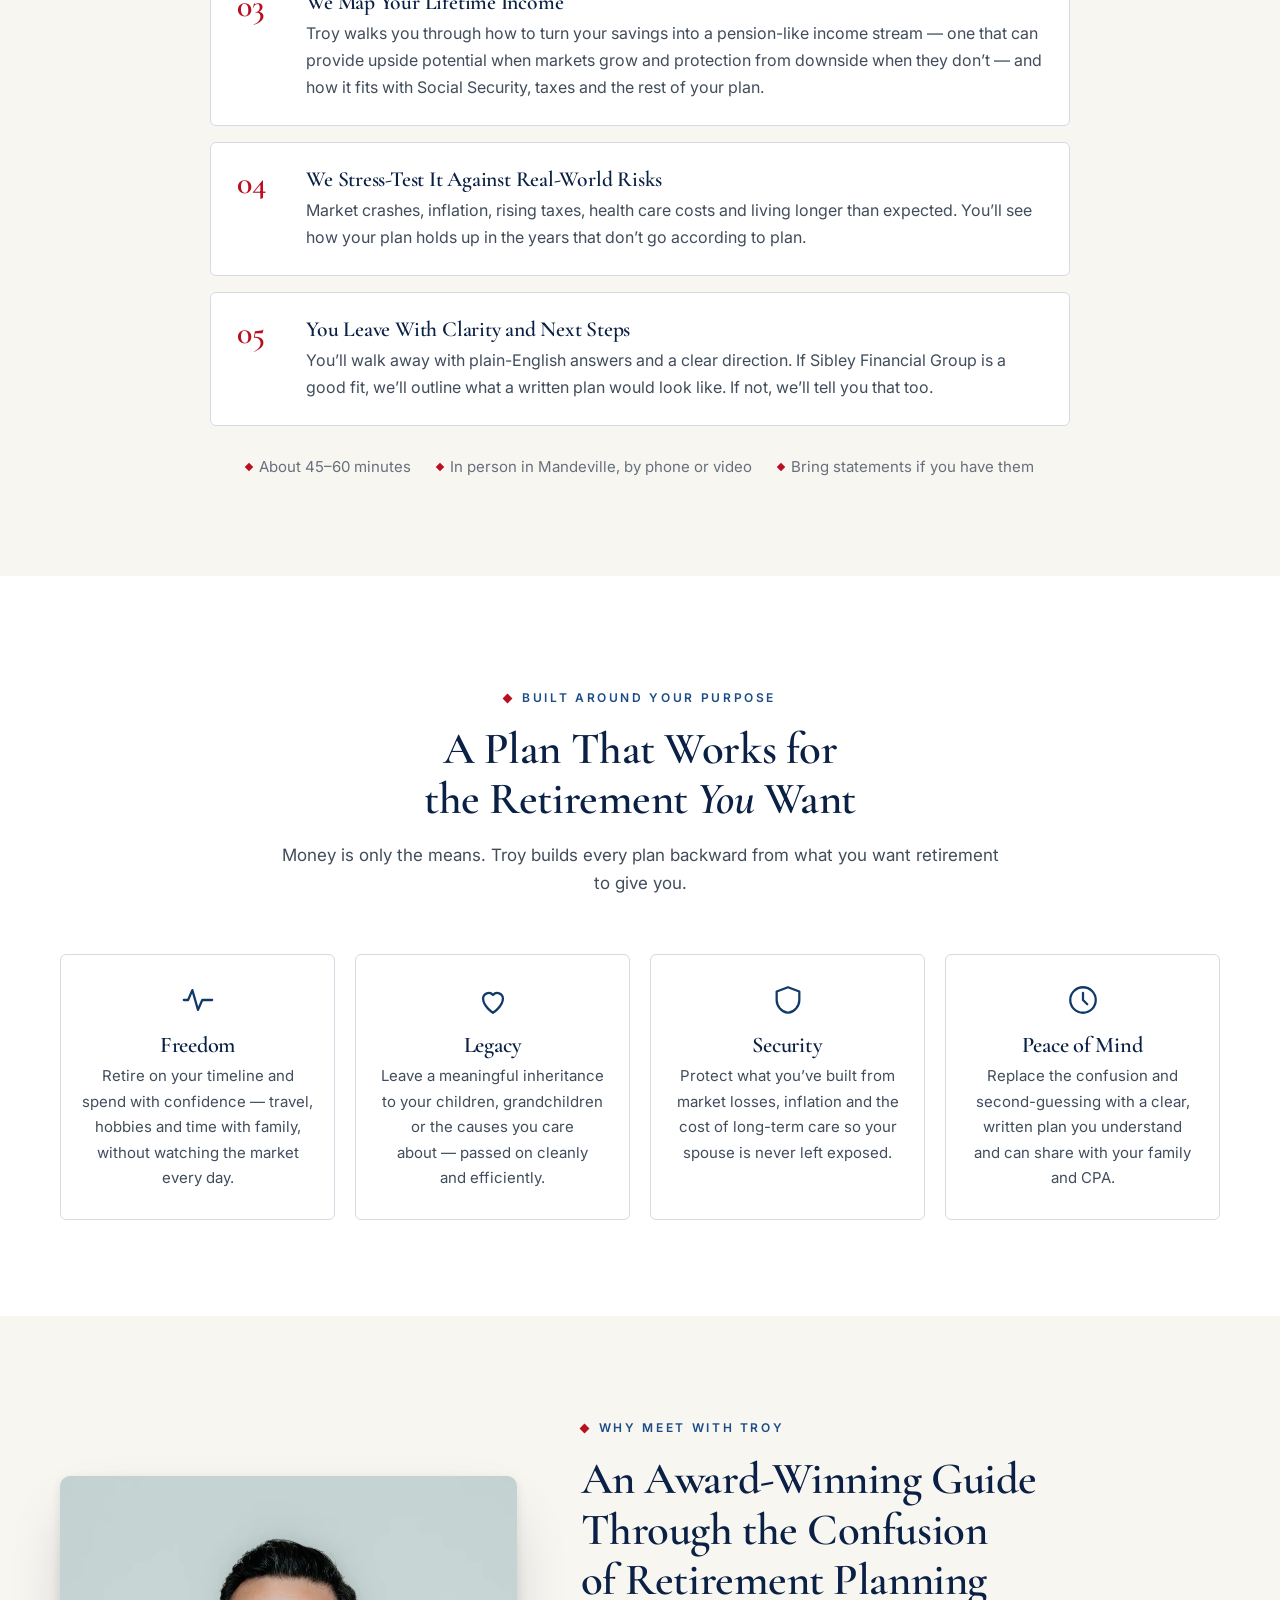
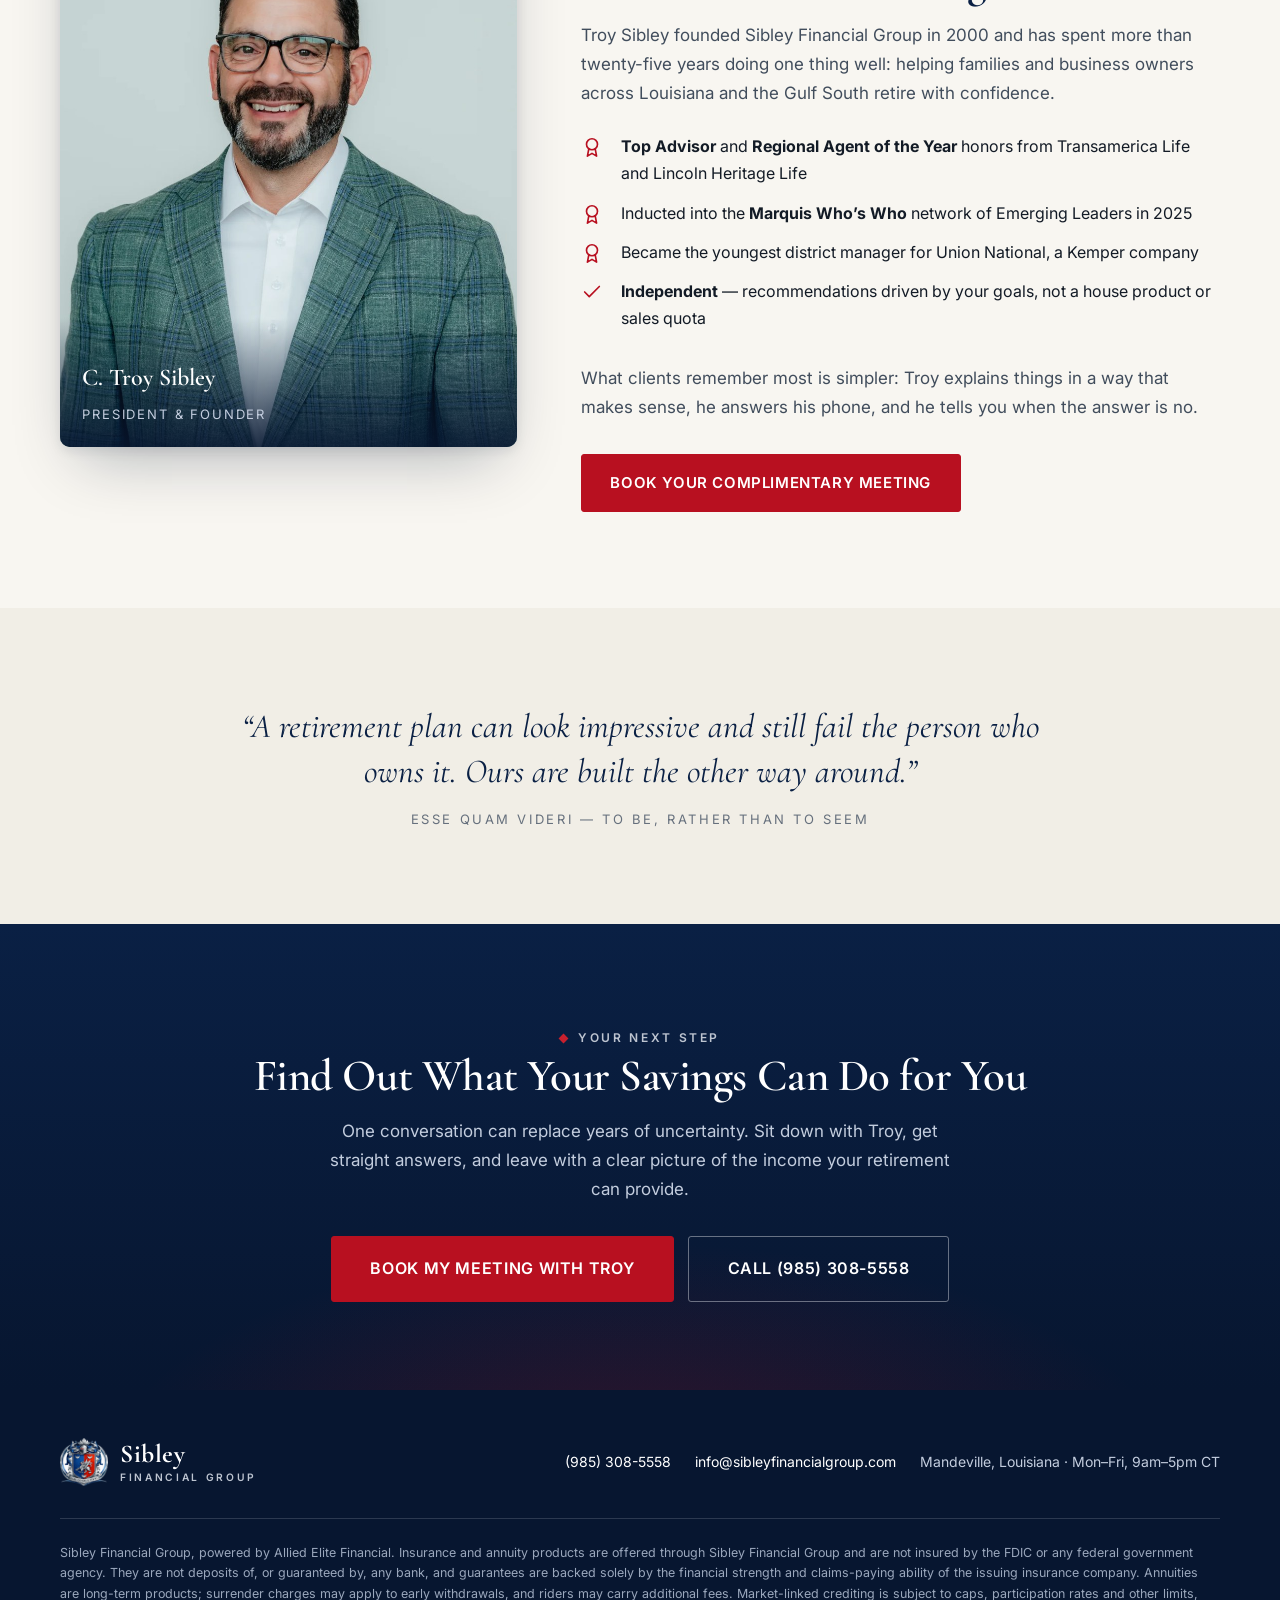
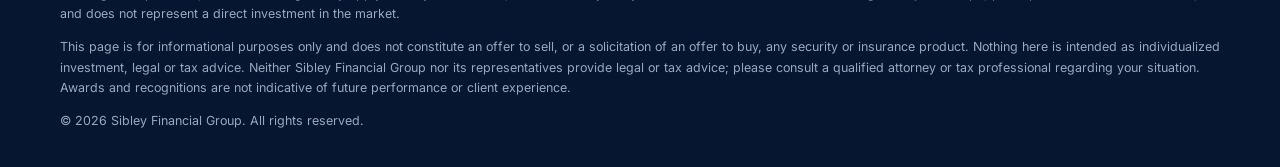
==== commit e88281e5: "Title Case all headlines Co-Authored-By: Claude Opus 5.5 <noreply@anthropic.com> Claude-Session: htt" ====
--- a/index.html
+++ b/index.html
@@ -44,7 +44,7 @@
   <section class="hero" aria-labelledby="hero-title">
     <div class="shell center">
       <p class="eyebrow eyebrow--invert">A message from Troy Sibley</p>
-      <h1 id="hero-title">Turn your savings into a paycheck <em>you can&rsquo;t outlive.</em></h1>
+      <h1 id="hero-title">Turn Your Savings Into a Paycheck <em>You Can&rsquo;t Outlive.</em></h1>
       <p class="lede">You spent a lifetime building your nest egg. Troy Sibley shows you how to turn it into dependable lifetime income&nbsp;&mdash; with room to grow when markets rise and protection when they fall.</p>
 
       <div class="video-frame" id="video-frame">
@@ -83,7 +83,7 @@
     <div class="shell">
       <div class="section-head reveal">
         <p class="eyebrow">Your retirement paycheck</p>
-        <h2 id="income-title">Create your own pension from the savings you already have</h2>
+        <h2 id="income-title">Create Your Own Pension From the Savings You Already Have</h2>
         <p class="lede">Most people no longer retire with a pension. The good news: with the right strategy, your 401(k), IRA and savings can be structured to do the same job&nbsp;&mdash; deliver reliable income every month, for the rest of your life.</p>
       </div>
 
@@ -92,32 +92,32 @@
           <div class="pillar__icon" aria-hidden="true">
             <svg viewBox="0 0 24 24" fill="none" stroke="currentColor" stroke-width="1.7" stroke-linecap="round" stroke-linejoin="round"><rect x="3" y="6" width="18" height="13" rx="2"/><path d="M3 10h18M7 15h3"/></svg>
           </div>
-          <h3>Lifetime income</h3>
+          <h3>Lifetime Income</h3>
           <p>Turn a lump sum into a dependable monthly paycheck designed to arrive on schedule for as long as you live&nbsp;&mdash; so you never have to wonder whether the money will run out before you do.</p>
         </article>
         <article class="pillar reveal">
           <div class="pillar__icon" aria-hidden="true">
             <svg viewBox="0 0 24 24" fill="none" stroke="currentColor" stroke-width="1.7" stroke-linecap="round" stroke-linejoin="round"><path d="M3 17l6-6 4 4 8-8"/><path d="M14 7h7v7"/></svg>
           </div>
-          <h3>Upside potential</h3>
+          <h3>Upside Potential</h3>
           <p>Participate in a portion of market-linked growth so your income and savings have the opportunity to keep pace with inflation and rising costs over a retirement that may last 30 years or more.</p>
         </article>
         <article class="pillar reveal">
           <div class="pillar__icon" aria-hidden="true">
             <svg viewBox="0 0 24 24" fill="none" stroke="currentColor" stroke-width="1.7" stroke-linecap="round" stroke-linejoin="round"><path d="M12 3l8 3v6c0 4.5-3.4 8.3-8 9-4.6-.7-8-4.5-8-9V6l8-3z"/><path d="M9 12l2 2 4-4"/></svg>
           </div>
-          <h3>Downside protection</h3>
+          <h3>Downside Protection</h3>
           <p>Shield the money you can&rsquo;t afford to lose from market crashes, so a bad year on Wall Street doesn&rsquo;t become a bad year in your retirement&nbsp;&mdash; or force you to sell low to pay the bills.</p>
         </article>
       </div>
 
       <div class="balance reveal">
         <div class="balance__up">
-          <h3><svg viewBox="0 0 24 24" fill="none" stroke="currentColor" stroke-width="2" stroke-linecap="round" stroke-linejoin="round" aria-hidden="true"><path d="M12 19V5M5 12l7-7 7 7"/></svg>When markets rise</h3>
+          <h3><svg viewBox="0 0 24 24" fill="none" stroke="currentColor" stroke-width="2" stroke-linecap="round" stroke-linejoin="round" aria-hidden="true"><path d="M12 19V5M5 12l7-7 7 7"/></svg>When Markets Rise</h3>
           <p>Your plan is positioned to capture growth, helping your savings and income work harder for you.</p>
         </div>
         <div class="balance__down">
-          <h3><svg viewBox="0 0 24 24" fill="none" stroke="currentColor" stroke-width="2" stroke-linecap="round" stroke-linejoin="round" aria-hidden="true"><path d="M12 3l8 3v6c0 4.5-3.4 8.3-8 9-4.6-.7-8-4.5-8-9V6l8-3z"/></svg>When markets fall</h3>
+          <h3><svg viewBox="0 0 24 24" fill="none" stroke="currentColor" stroke-width="2" stroke-linecap="round" stroke-linejoin="round" aria-hidden="true"><path d="M12 3l8 3v6c0 4.5-3.4 8.3-8 9-4.6-.7-8-4.5-8-9V6l8-3z"/></svg>When Markets Fall</h3>
           <p>Protected assets are designed to hold their ground, so your income keeps coming and your principal stays intact.</p>
         </div>
       </div>
@@ -129,38 +129,38 @@
     <div class="shell--narrow">
       <div class="section-head reveal">
         <p class="eyebrow">What happens in your meeting</p>
-        <h2 id="meeting-title">A clear conversation, not a sales pitch</h2>
+        <h2 id="meeting-title">A Clear Conversation, Not a Sales Pitch</h2>
         <p>Retirement planning is full of conflicting advice, confusing products and fine print. Your meeting with Troy is designed to cut through all of it. Here&rsquo;s what to expect.</p>
       </div>
 
       <ol class="agenda">
         <li class="reveal">
           <div>
-            <h3>We get to know you and your goals</h3>
+            <h3>We Get to Know You and Your Goals</h3>
             <p>Troy starts by listening. What does retirement look like for you? When do you want to retire, what keeps you up at night, and what do you want your money to make possible&nbsp;&mdash; for you and the people you love?</p>
           </div>
         </li>
         <li class="reveal">
           <div>
-            <h3>We review where you stand today</h3>
+            <h3>We Review Where You Stand Today</h3>
             <p>Together you&rsquo;ll look at your savings, 401(k)s, IRAs, pensions and Social Security picture. You&rsquo;ll see how much risk you&rsquo;re carrying, what you may be paying in fees, and whether your current approach can actually produce the income you need.</p>
           </div>
         </li>
         <li class="reveal">
           <div>
-            <h3>We map your lifetime income</h3>
+            <h3>We Map Your Lifetime Income</h3>
             <p>Troy walks you through how to turn your savings into a pension-like income stream&nbsp;&mdash; one that can provide upside potential when markets grow and protection from downside when they don&rsquo;t&nbsp;&mdash; and how it fits with Social Security, taxes and the rest of your plan.</p>
           </div>
         </li>
         <li class="reveal">
           <div>
-            <h3>We stress-test it against real-world risks</h3>
+            <h3>We Stress-Test It Against Real-World Risks</h3>
             <p>Market crashes, inflation, rising taxes, health care costs and living longer than expected. You&rsquo;ll see how your plan holds up in the years that don&rsquo;t go according to plan.</p>
           </div>
         </li>
         <li class="reveal">
           <div>
-            <h3>You leave with clarity and next steps</h3>
+            <h3>You Leave With Clarity and Next Steps</h3>
             <p>You&rsquo;ll walk away with plain-English answers and a clear direction. If Sibley Financial Group is a good fit, we&rsquo;ll outline what a written plan would look like. If not, we&rsquo;ll tell you that too.</p>
           </div>
         </li>
@@ -179,7 +179,7 @@
     <div class="shell">
       <div class="section-head reveal">
         <p class="eyebrow">Built around your purpose</p>
-        <h2 id="goals-title">A plan that works for the retirement <em>you</em> want</h2>
+        <h2 id="goals-title">A Plan That Works for the Retirement <em>You</em> Want</h2>
         <p>Money is only the means. Troy builds every plan backward from what you want retirement to give you.</p>
       </div>
       <div class="goals">
@@ -200,7 +200,7 @@
         </div>
         <div class="goal reveal">
           <svg viewBox="0 0 24 24" fill="none" stroke="currentColor" stroke-width="1.6" stroke-linecap="round" stroke-linejoin="round" aria-hidden="true"><circle cx="12" cy="12" r="9"/><path d="M12 7v5l3 3"/></svg>
-          <h3>Peace of mind</h3>
+          <h3>Peace of Mind</h3>
           <p>Replace the confusion and second-guessing with a clear, written plan you understand and can share with your family and CPA.</p>
         </div>
       </div>
@@ -216,7 +216,7 @@
       </figure>
       <div class="reveal">
         <p class="eyebrow">Why meet with Troy</p>
-        <h2 id="advisor-title">An award-winning guide through the confusion of retirement planning</h2>
+        <h2 id="advisor-title">An Award-Winning Guide Through the Confusion of Retirement Planning</h2>
         <p>Troy Sibley founded Sibley Financial Group in 2000 and has spent more than twenty-five years doing one thing well: helping families and business owners across Louisiana and the Gulf South retire with confidence.</p>
         <ul class="honors">
           <li><svg viewBox="0 0 24 24" fill="none" stroke="currentColor" stroke-width="1.8" stroke-linecap="round" stroke-linejoin="round" aria-hidden="true"><circle cx="12" cy="9" r="6"/><path d="M8.5 14L7 22l5-3 5 3-1.5-8"/></svg><span><strong>Top Advisor</strong> and <strong>Regional Agent of the Year</strong> honors from Transamerica Life and Lincoln Heritage Life</span></li>
@@ -246,7 +246,7 @@
   <section class="cta-band" aria-labelledby="cta-title">
     <div class="shell--narrow">
       <p class="eyebrow eyebrow--invert">Your next step</p>
-      <h2 id="cta-title">Find out what your savings can do for you</h2>
+      <h2 id="cta-title">Find Out What Your Savings Can Do for You</h2>
       <p>One conversation can replace years of uncertainty. Sit down with Troy, get straight answers, and leave with a clear picture of the income your retirement can provide.</p>
       <div class="btn-row">
         <a class="btn btn--crimson btn--lg" href="book.html">Book My Meeting With Troy</a>
--- a/assets/css/landing.css
+++ b/assets/css/landing.css
@@ -196,6 +196,7 @@
   cursor: pointer;
   transition: background-color .2s var(--ease), transform .2s var(--ease);
 }
+.unmute[hidden] { display: none; }
 .unmute:hover { background: var(--crimson-700); transform: translate(-50%, -50%) scale(1.04); }
 .unmute svg { width: 22px; height: 22px; }
 @media (prefers-reduced-motion: no-preference) {
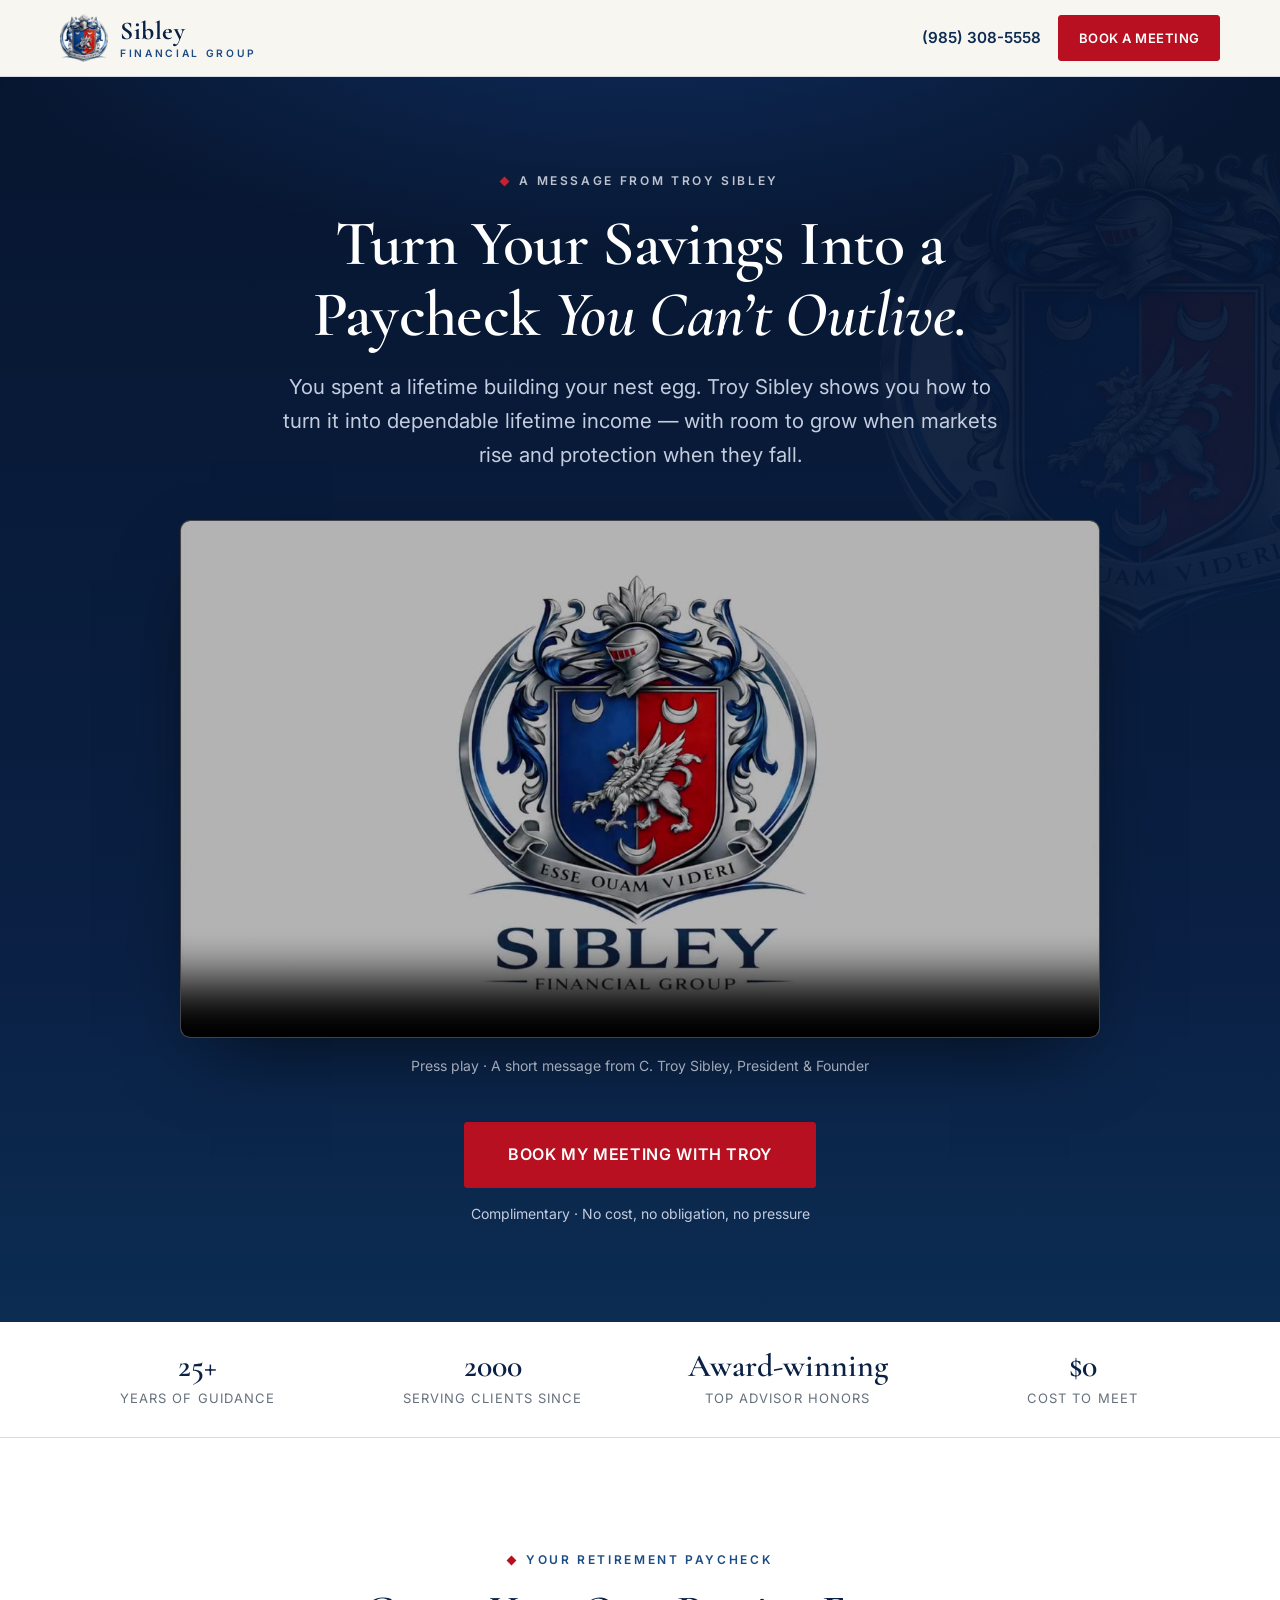
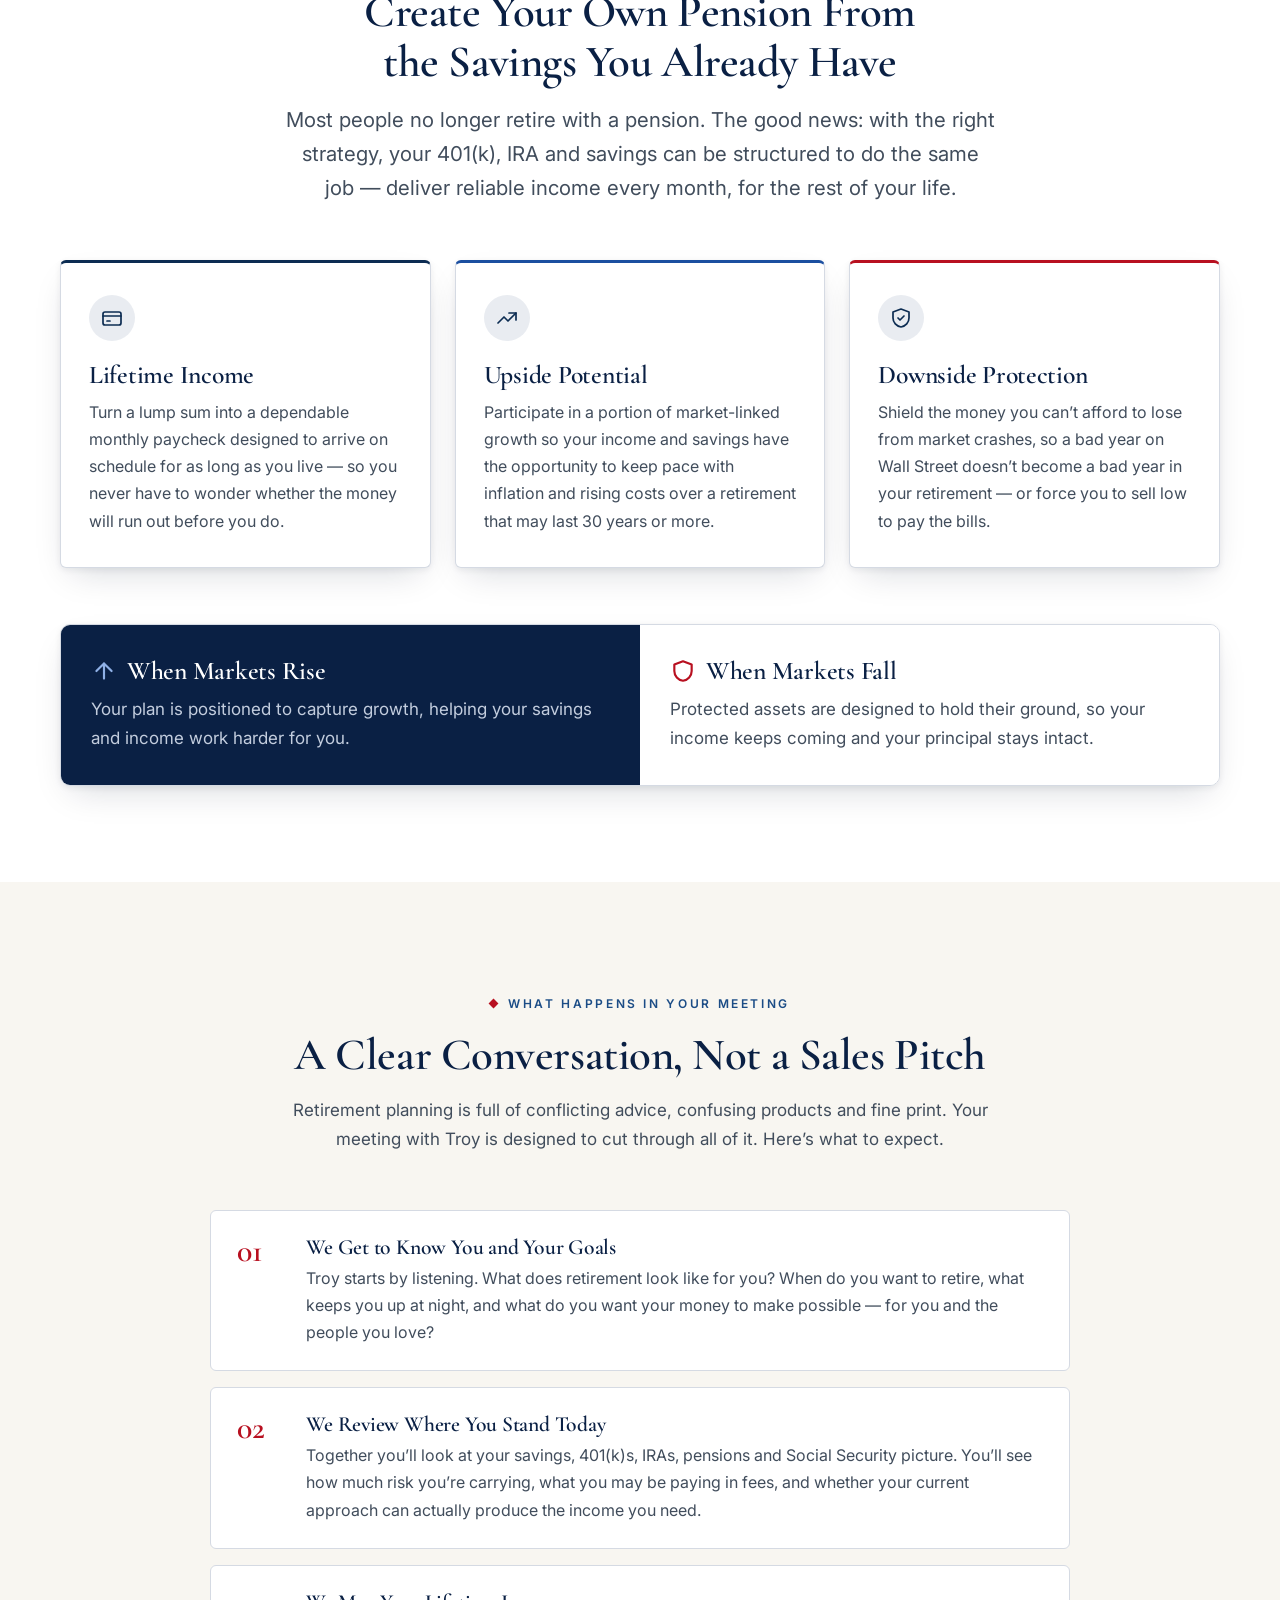
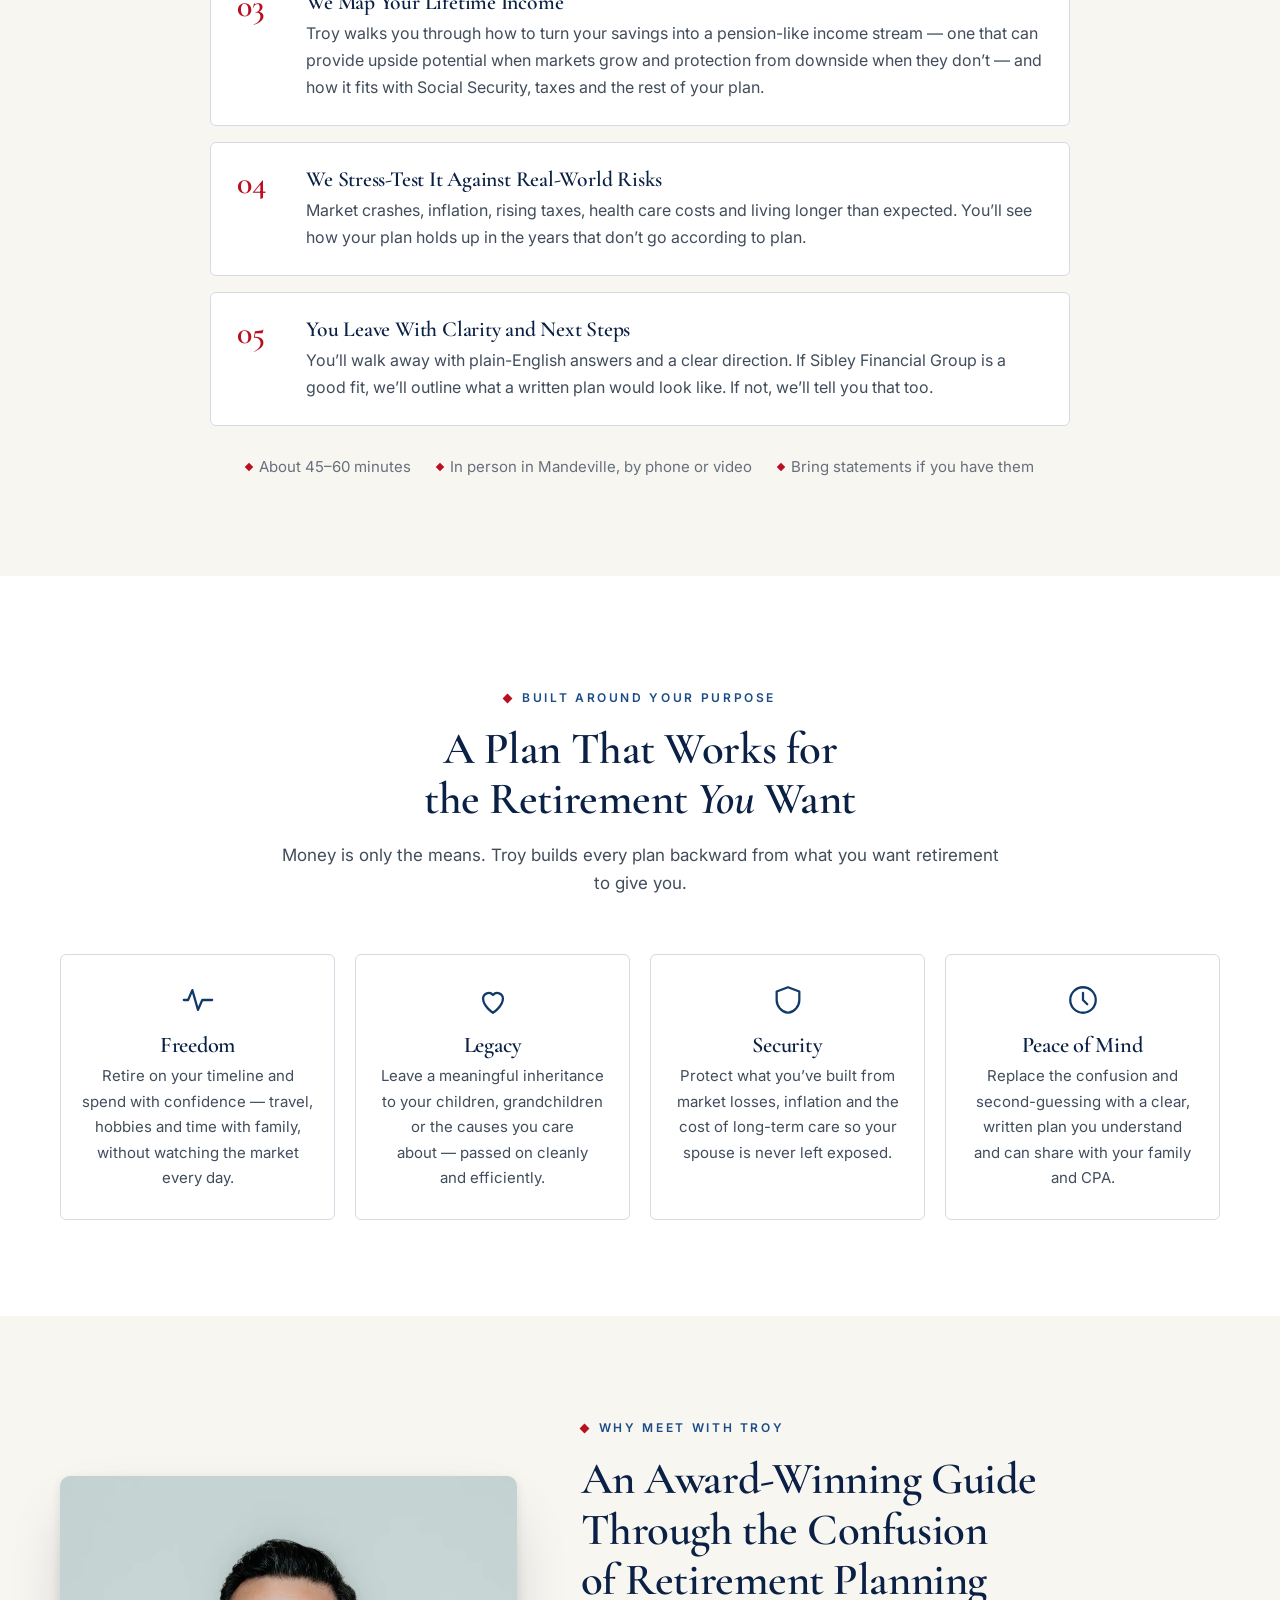
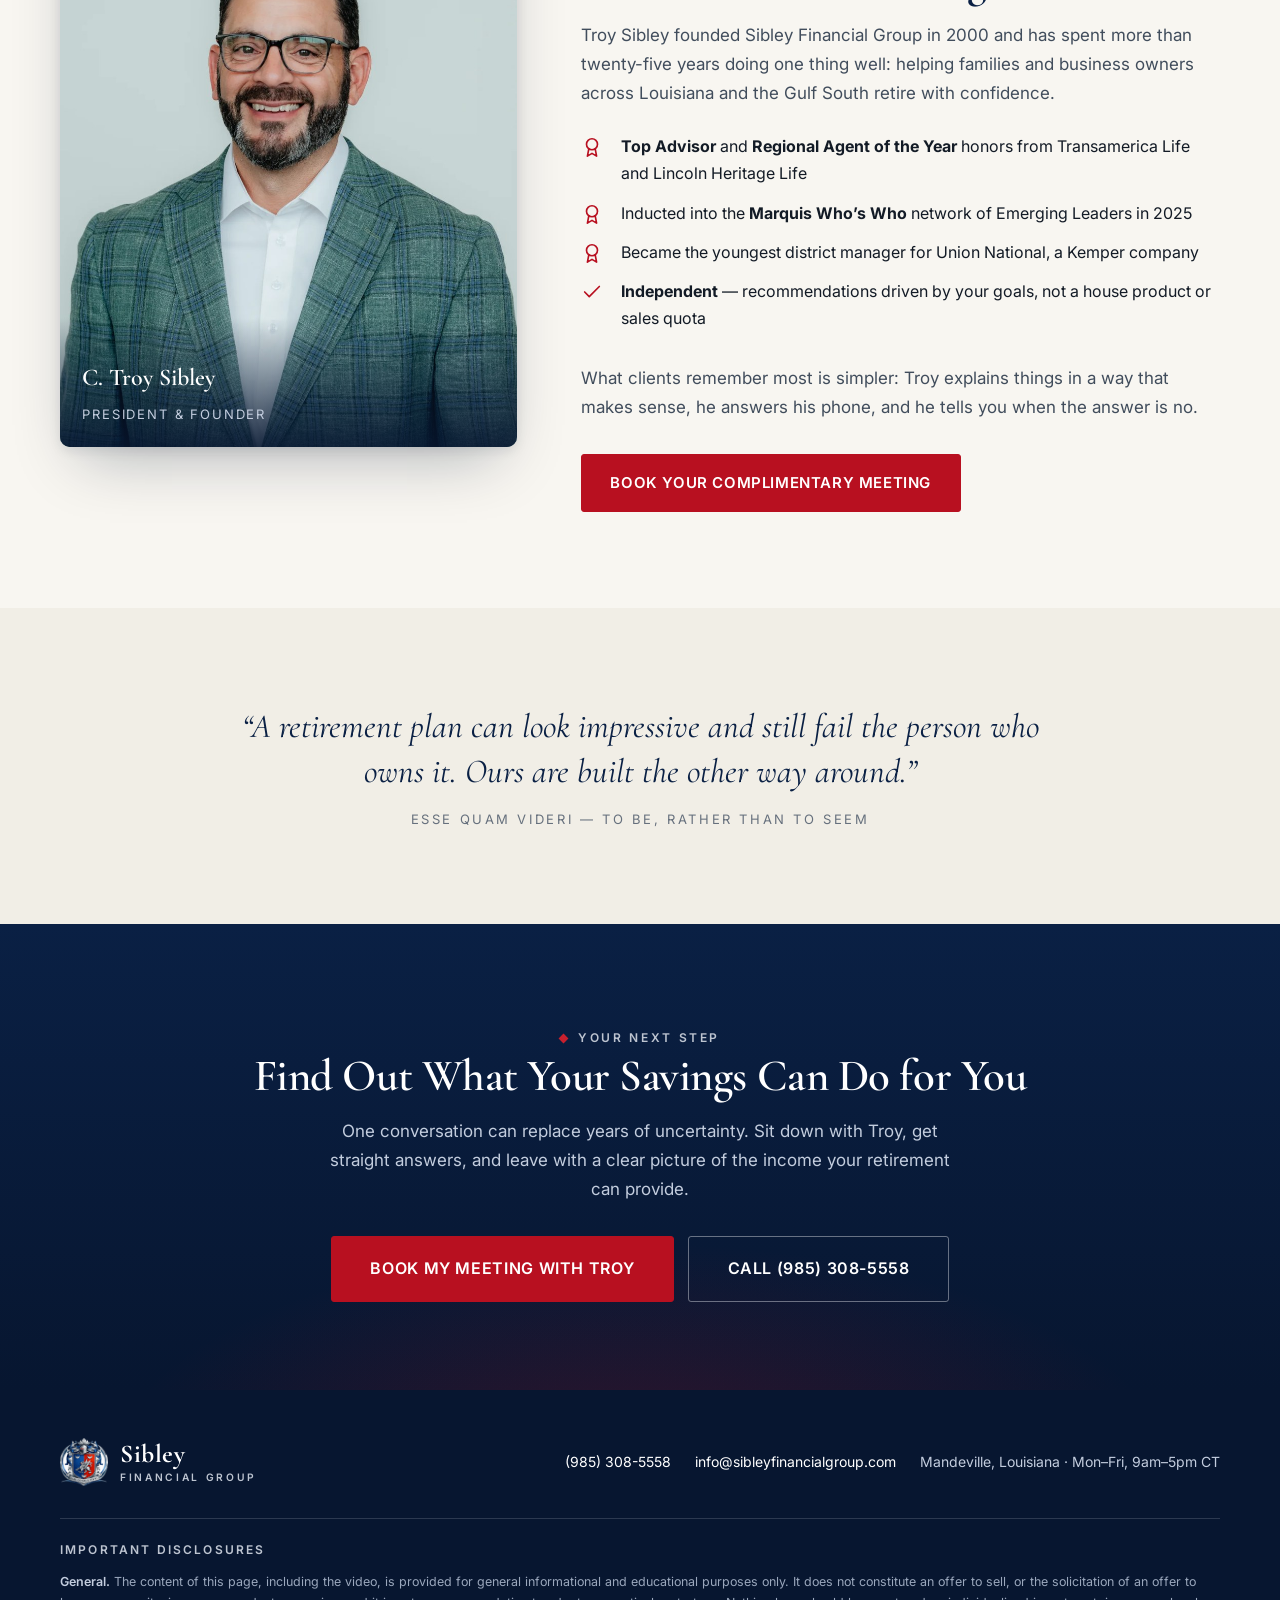
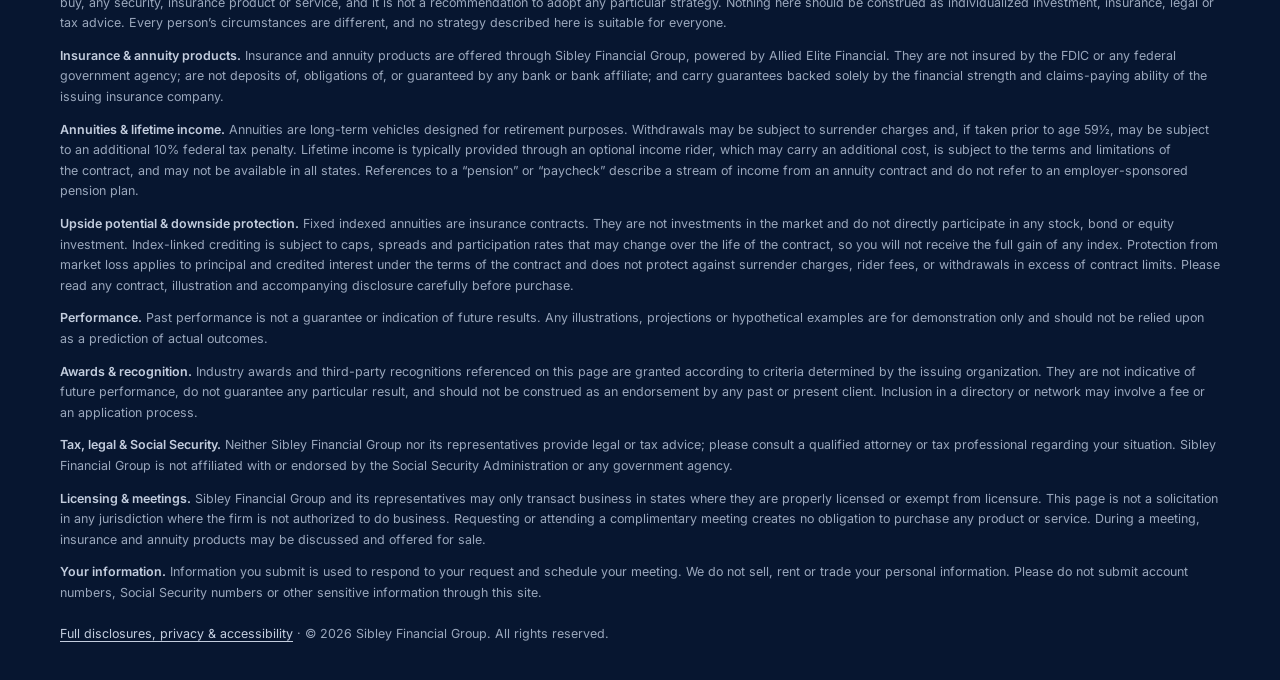
==== commit f35a0e70: "Add full disclosures footer to all pages and a contact notice on the booking form Co-Authored-By: Cl" ====
--- a/index.html
+++ b/index.html
@@ -271,9 +271,17 @@
       </div>
     </div>
     <div class="disclosure">
-      <p>Sibley Financial Group, powered by Allied Elite Financial. Insurance and annuity products are offered through Sibley Financial Group and are not insured by the FDIC or any federal government agency. They are not deposits of, or guaranteed by, any bank, and guarantees are backed solely by the financial strength and claims-paying ability of the issuing insurance company. Annuities are long-term products; surrender charges may apply to early withdrawals, and riders may carry additional fees. Market-linked crediting is subject to caps, participation rates and other limits, and does not represent a direct investment in the market.</p>
-      <p>This page is for informational purposes only and does not constitute an offer to sell, or a solicitation of an offer to buy, any security or insurance product. Nothing here is intended as individualized investment, legal or tax advice. Neither Sibley Financial Group nor its representatives provide legal or tax advice; please consult a qualified attorney or tax professional regarding your situation. Awards and recognitions are not indicative of future performance or client experience.</p>
-      <p>&copy; 2026 Sibley Financial Group. All rights reserved.</p>
+      <h2 class="disclosure__title">Important Disclosures</h2>
+      <p><strong>General.</strong> The content of this page, including the video, is provided for general informational and educational purposes only. It does not constitute an offer to sell, or the solicitation of an offer to buy, any security, insurance product or service, and it is not a recommendation to adopt any particular strategy. Nothing here should be construed as individualized investment, insurance, legal or tax advice. Every person&rsquo;s circumstances are different, and no strategy described here is suitable for everyone.</p>
+      <p><strong>Insurance &amp; annuity products.</strong> Insurance and annuity products are offered through Sibley Financial Group, powered by Allied Elite Financial. They are not insured by the FDIC or any federal government agency; are not deposits of, obligations of, or guaranteed by any bank or bank affiliate; and carry guarantees backed solely by the financial strength and claims-paying ability of the issuing insurance company.</p>
+      <p><strong>Annuities &amp; lifetime income.</strong> Annuities are long-term vehicles designed for retirement purposes. Withdrawals may be subject to surrender charges and, if taken prior to age 59&frac12;, may be subject to an additional 10% federal tax penalty. Lifetime income is typically provided through an optional income rider, which may carry an additional cost, is subject to the terms and limitations of the contract, and may not be available in all states. References to a &ldquo;pension&rdquo; or &ldquo;paycheck&rdquo; describe a stream of income from an annuity contract and do not refer to an employer-sponsored pension plan.</p>
+      <p><strong>Upside potential &amp; downside protection.</strong> Fixed indexed annuities are insurance contracts. They are not investments in the market and do not directly participate in any stock, bond or equity investment. Index-linked crediting is subject to caps, spreads and participation rates that may change over the life of the contract, so you will not receive the full gain of any index. Protection from market loss applies to principal and credited interest under the terms of the contract and does not protect against surrender charges, rider fees, or withdrawals in excess of contract limits. Please read any contract, illustration and accompanying disclosure carefully before purchase.</p>
+      <p><strong>Performance.</strong> Past performance is not a guarantee or indication of future results. Any illustrations, projections or hypothetical examples are for demonstration only and should not be relied upon as a prediction of actual outcomes.</p>
+      <p><strong>Awards &amp; recognition.</strong> Industry awards and third-party recognitions referenced on this page are granted according to criteria determined by the issuing organization. They are not indicative of future performance, do not guarantee any particular result, and should not be construed as an endorsement by any past or present client. Inclusion in a directory or network may involve a fee or an application process.</p>
+      <p><strong>Tax, legal &amp; Social Security.</strong> Neither Sibley Financial Group nor its representatives provide legal or tax advice; please consult a qualified attorney or tax professional regarding your situation. Sibley Financial Group is not affiliated with or endorsed by the Social Security Administration or any government agency.</p>
+      <p><strong>Licensing &amp; meetings.</strong> Sibley Financial Group and its representatives may only transact business in states where they are properly licensed or exempt from licensure. This page is not a solicitation in any jurisdiction where the firm is not authorized to do business. Requesting or attending a complimentary meeting creates no obligation to purchase any product or service. During a meeting, insurance and annuity products may be discussed and offered for sale.</p>
+      <p><strong>Your information.</strong> Information you submit is used to respond to your request and schedule your meeting. We do not sell, rent or trade your personal information. Please do not submit account numbers, Social Security numbers or other sensitive information through this site.</p>
+      <p class="disclosure__links"><a href="https://www.sibleyfinancialgroup.com/disclosures">Full disclosures, privacy &amp; accessibility</a> &middot; &copy; 2026 Sibley Financial Group. All rights reserved.</p>
     </div>
   </div>
 </footer>
--- a/assets/css/landing.css
+++ b/assets/css/landing.css
@@ -493,3 +493,15 @@
 .field .choice { display: inline-block; margin: 0; font-weight: 400; }
 .field .consent { display: grid; font-weight: 400; margin: 0; }
 .advisor h2 { margin-bottom: 1rem; }
+
+/* Disclosures */
+.disclosure__title {
+  font-family: var(--font-body); font-size: .75rem; font-weight: 600;
+  letter-spacing: .18em; text-transform: uppercase; color: var(--silver-300);
+  margin-bottom: 1rem;
+}
+.disclosure strong { color: var(--ink-invert-soft); font-weight: 600; }
+.disclosure a { color: var(--ink-invert-soft); }
+.disclosure a:hover { color: #fff; }
+.disclosure__links { margin-top: 1.25rem !important; }
+.site-footer .disclosure:first-child { margin-top: 0; padding-top: 0; border-top: 0; }
